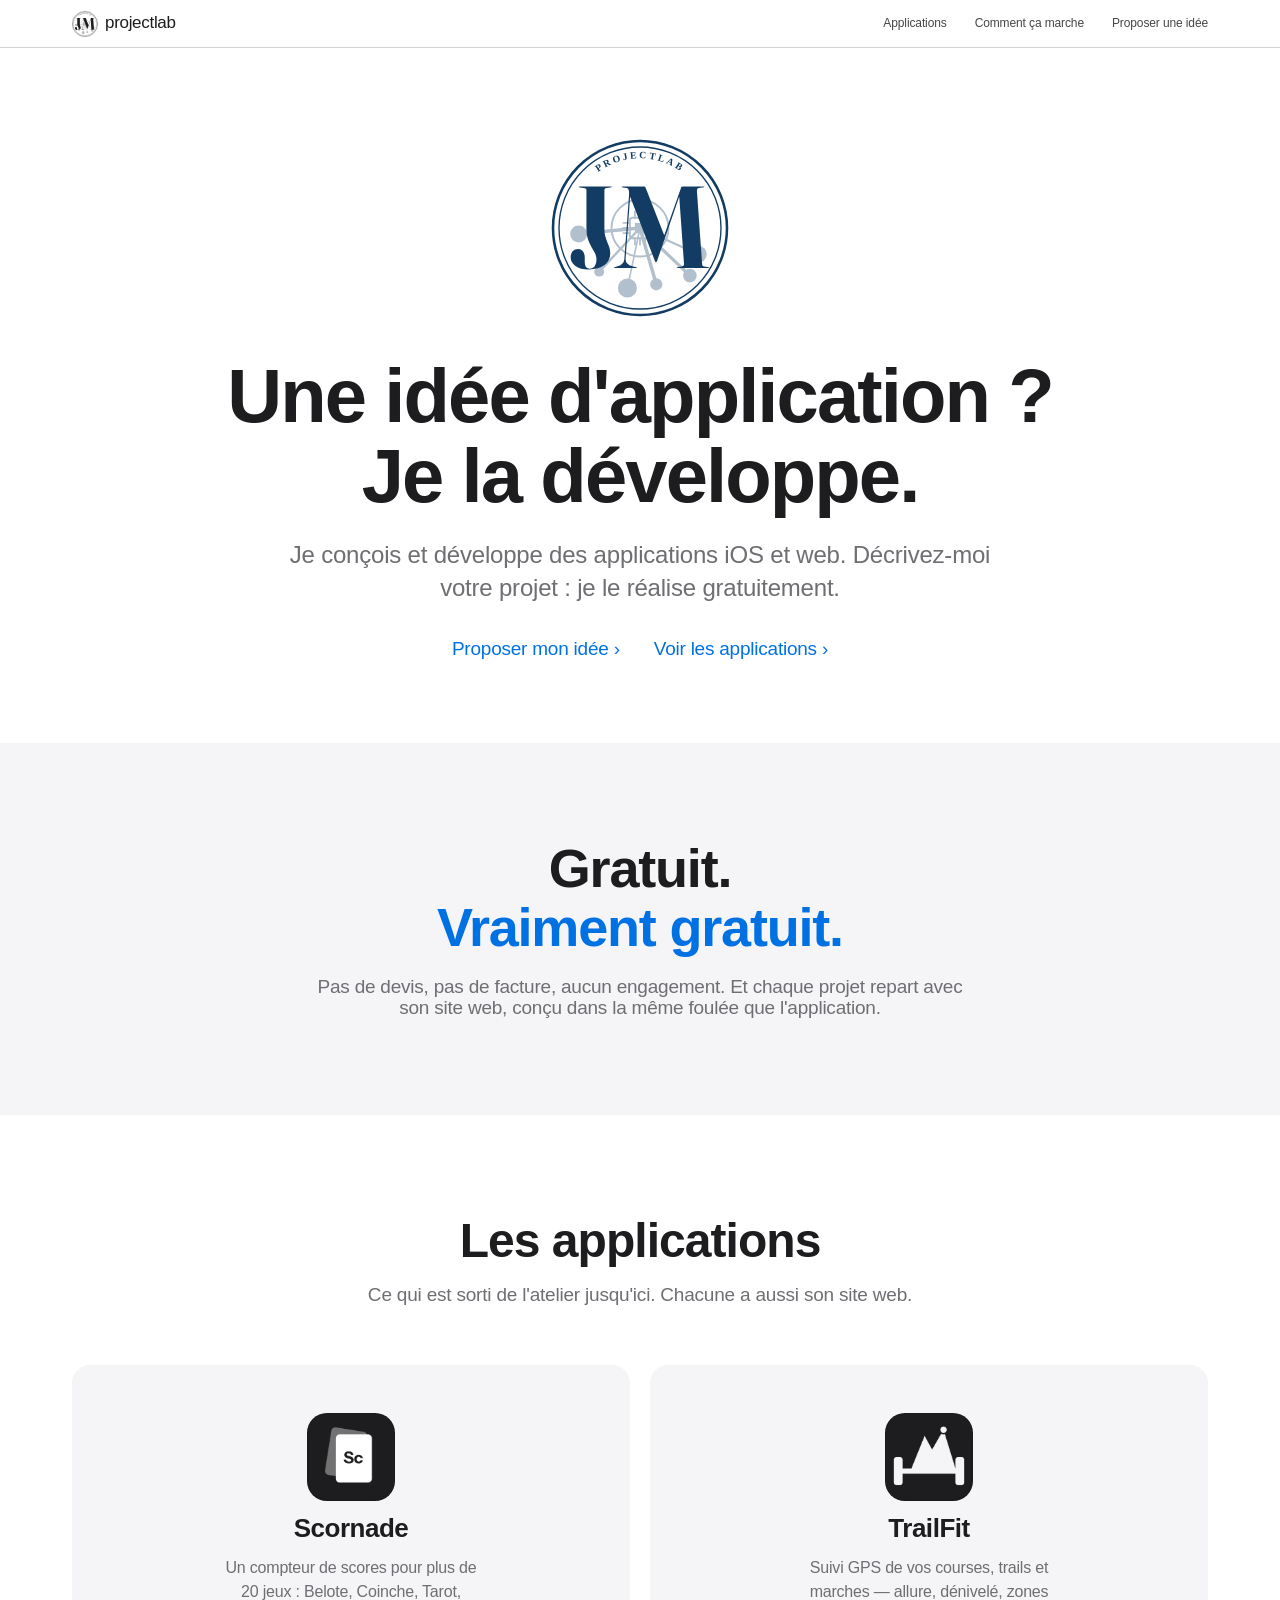
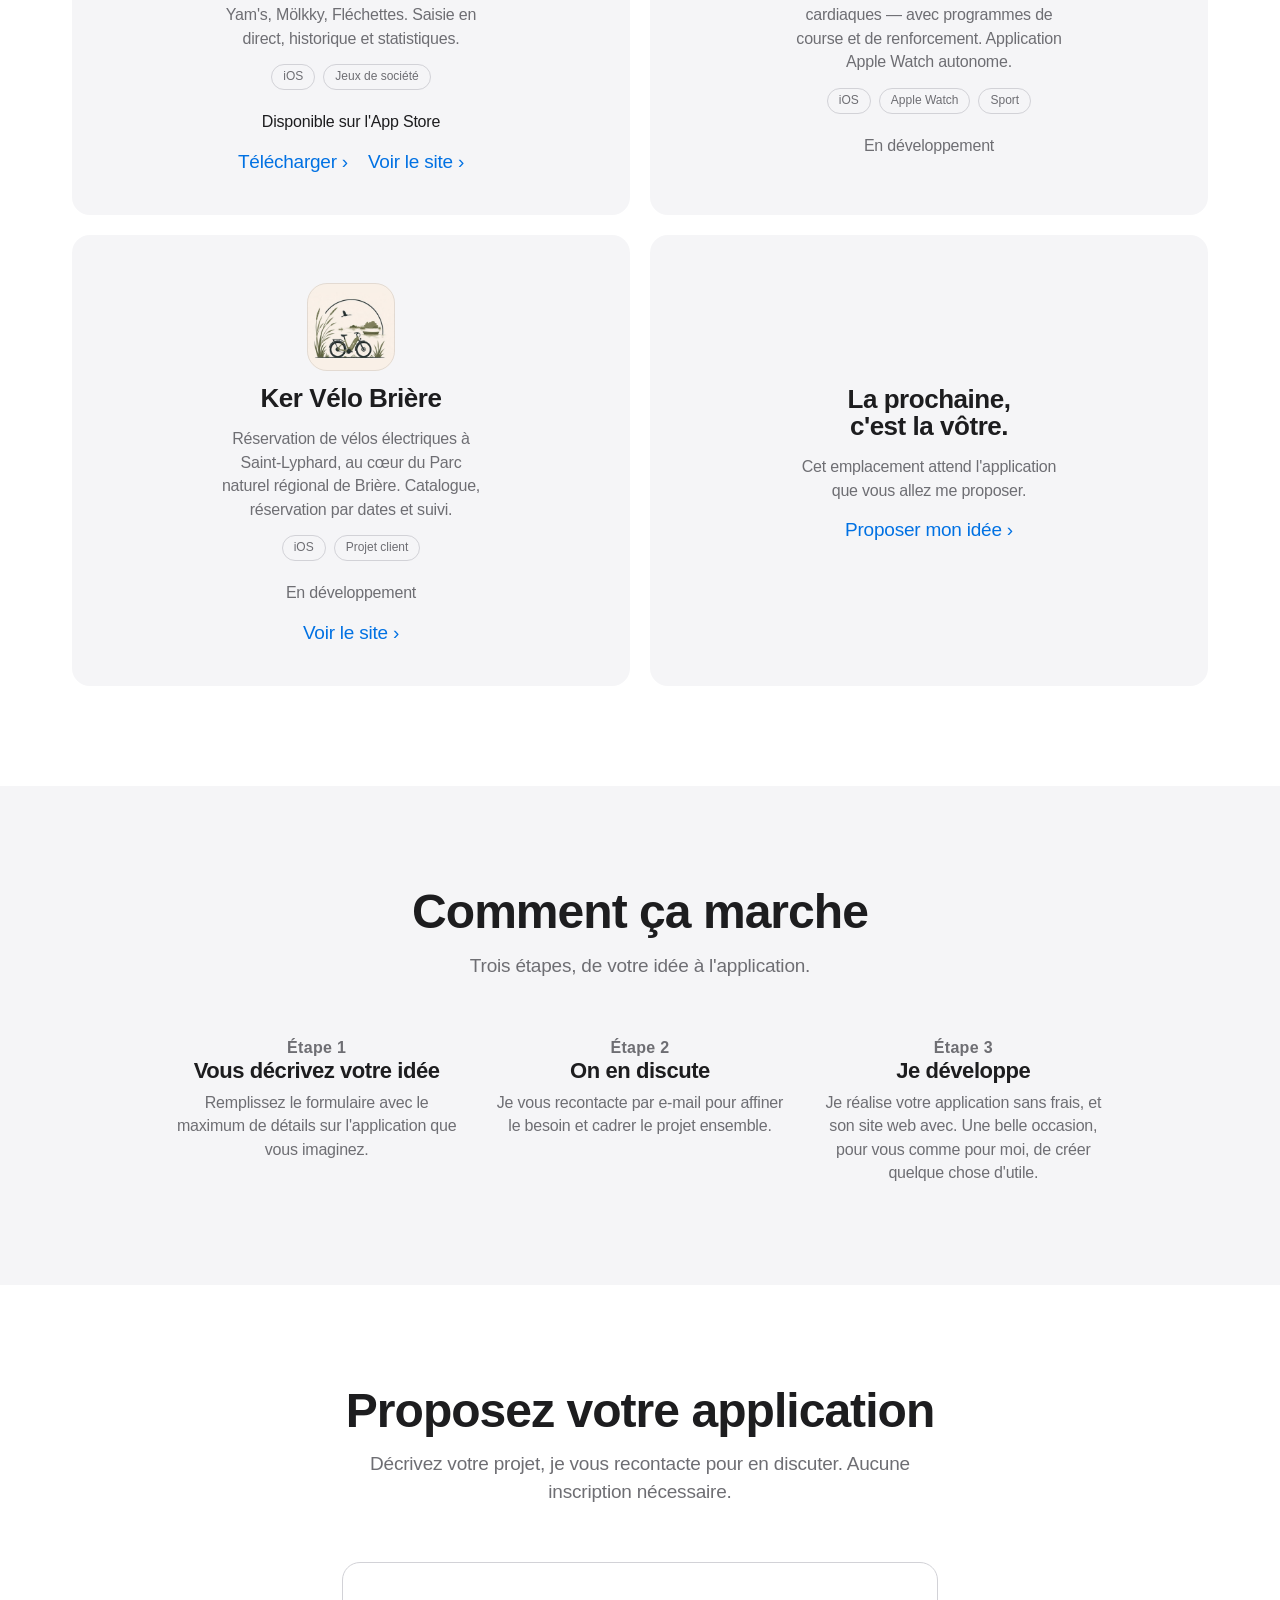
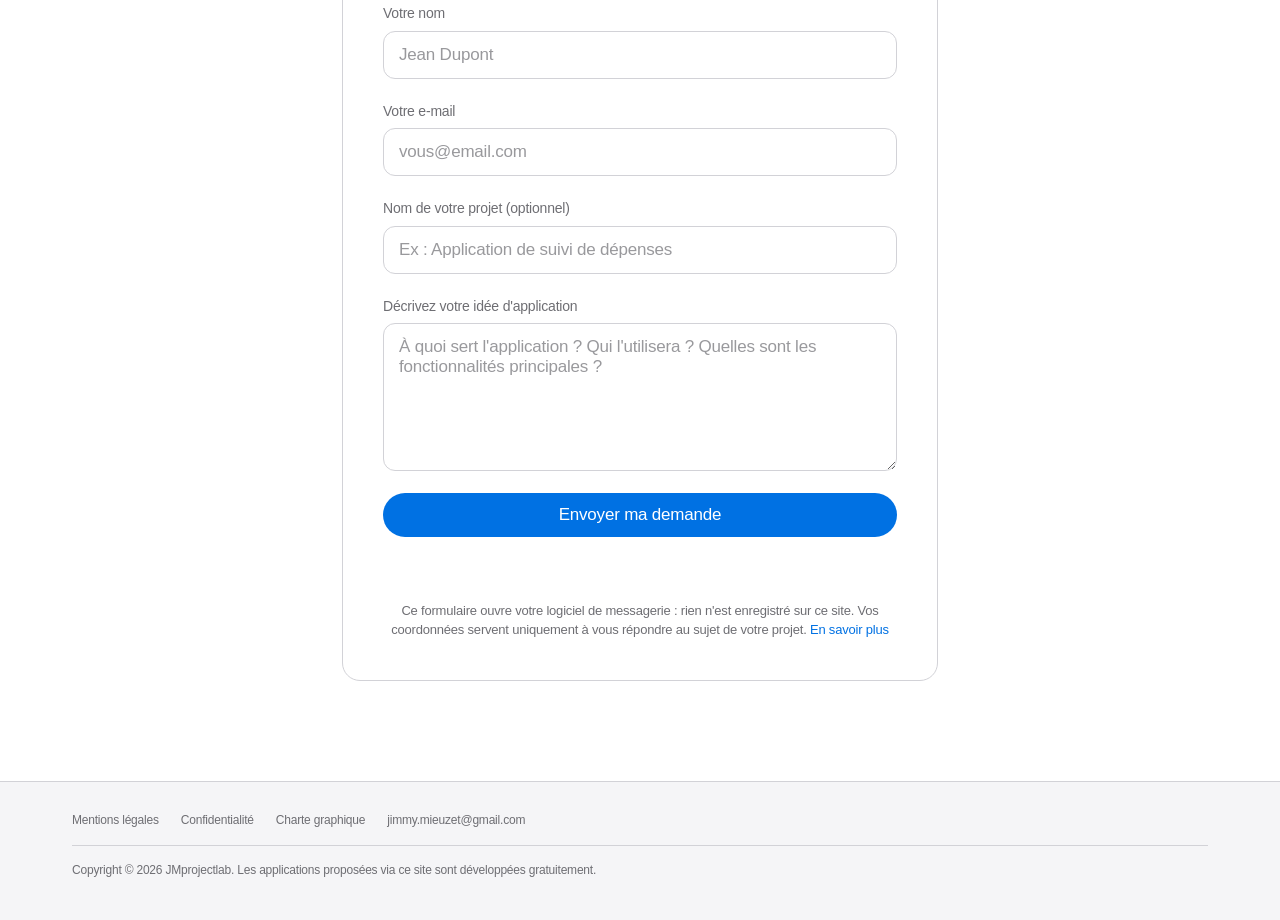
==== index.html @ 05c25e8b "Porter le monogramme d'accueil à 180 px De 132 à 180 px sur grand écran, de 96 à 124 px sur mobile, " ====
<!DOCTYPE html>
<html lang="fr">
<head>
<meta charset="UTF-8">
<meta name="viewport" content="width=device-width, initial-scale=1.0">
<title>JMprojectlab — Applications & Créations</title>
<meta name="description" content="Découvrez mes applications et proposez-moi votre idée : je la développe gratuitement.">
<meta name="theme-color" content="#ffffff" media="(prefers-color-scheme: light)">
<meta name="theme-color" content="#000000" media="(prefers-color-scheme: dark)">
<link rel="icon" type="image/svg+xml" href="brand/logo-mark-ink.svg">
<link rel="stylesheet" href="style.css">
</head>
<body>

<header class="site-header">
  <div class="header-inner">
    <a href="#top" class="logo" aria-label="JMprojectlab, accueil">
      <img class="logo-light" src="brand/logo-mark-ink.svg" alt="">
      <img class="logo-dark" src="brand/logo-mark-white.svg" alt="">
      <span class="logo-word">projectlab</span>
    </a>
    <nav>
      <a href="#apps">Applications</a>
      <a href="#comment">Comment ça marche</a>
      <a href="#demande">Proposer une idée</a>
    </nav>
  </div>
</header>

<main id="top">

  <section class="hero">
    <div class="container">
      <img class="hero-logo hero-logo--light" src="brand/logo-mark.svg" alt="JMprojectlab" width="180" height="180">
      <img class="hero-logo hero-logo--dark" src="brand/logo-mark-white.svg" alt="JMprojectlab" width="180" height="180">
      <h1>Une idée d'application ?<br>Je la développe.</h1>
      <p class="lead">
        Je conçois et développe des applications iOS et web. Décrivez-moi votre
        projet : je le réalise gratuitement.
      </p>
      <div class="hero-actions">
        <a href="#demande" class="link-arrow">Proposer mon idée</a>
        <a href="#apps" class="link-arrow">Voir les applications</a>
      </div>
    </div>
  </section>

  <section class="statement">
    <div class="container">
      <p>Gratuit.<br><span class="free">Vraiment gratuit.</span></p>
      <p class="sub">
        Pas de devis, pas de facture, aucun engagement. Et chaque projet repart
        avec son site web, conçu dans la même foulée que l'application.
      </p>
    </div>
  </section>

  <section id="apps" class="section">
    <div class="container-wide">
      <div class="section-head">
        <h2>Les applications</h2>
        <p>Ce qui est sorti de l'atelier jusqu'ici. Chacune a aussi son site web.</p>
      </div>

      <div class="apps-grid">

        <article class="app-card">
          <img class="app-icon-img" src="apps/scornade-icon.png" alt="Icône de Scornade">
          <h3>Scornade</h3>
          <p>Un compteur de scores pour plus de 20 jeux : Belote, Coinche, Tarot, Yam's, Mölkky, Fléchettes. Saisie en direct, historique et statistiques.</p>
          <div class="app-tags"><span>iOS</span><span>Jeux de société</span></div>
          <p class="app-status app-status--live">Disponible sur l'App&nbsp;Store</p>
          <div class="app-links">
            <a class="link-arrow" href="https://apps.apple.com/app/id6802812197">Télécharger</a>
            <a class="link-arrow" href="https://jmprojectlab.github.io/Scornade/">Voir le site</a>
          </div>
        </article>

        <article class="app-card">
          <img class="app-icon-img" src="apps/trailfit-icon.png" alt="Icône de TrailFit">
          <h3>TrailFit</h3>
          <p>Suivi GPS de vos courses, trails et marches — allure, dénivelé, zones cardiaques — avec programmes de course et de renforcement. Application Apple&nbsp;Watch autonome.</p>
          <div class="app-tags"><span>iOS</span><span>Apple Watch</span><span>Sport</span></div>
          <p class="app-status">En développement</p>
        </article>

        <article class="app-card">
          <img class="app-icon-img" src="apps/velobriere-icon.png" alt="Icône de Ker Vélo Brière">
          <h3>Ker Vélo Brière</h3>
          <p>Réservation de vélos électriques à Saint-Lyphard, au cœur du Parc naturel régional de Brière. Catalogue, réservation par dates et suivi.</p>
          <div class="app-tags"><span>iOS</span><span>Projet client</span></div>
          <p class="app-status">En développement</p>
          <a class="link-arrow" href="https://jmprojectlab.github.io/Velobriere/">Voir le site</a>
        </article>

        <article class="app-card app-card--placeholder">
          <h3>La prochaine,<br>c'est la vôtre.</h3>
          <p>Cet emplacement attend l'application que vous allez me proposer.</p>
          <a href="#demande" class="link-arrow">Proposer mon idée</a>
        </article>

      </div>
    </div>
  </section>

  <section id="comment" class="section section-alt">
    <div class="container">
      <div class="section-head">
        <h2>Comment ça marche</h2>
        <p>Trois étapes, de votre idée à l'application.</p>
      </div>

      <div class="steps">
        <div class="step">
          <p class="step-num">Étape 1</p>
          <h3>Vous décrivez votre idée</h3>
          <p>Remplissez le formulaire avec le maximum de détails sur l'application que vous imaginez.</p>
        </div>
        <div class="step">
          <p class="step-num">Étape 2</p>
          <h3>On en discute</h3>
          <p>Je vous recontacte par e-mail pour affiner le besoin et cadrer le projet ensemble.</p>
        </div>
        <div class="step">
          <p class="step-num">Étape 3</p>
          <h3>Je développe</h3>
          <p>Je réalise votre application sans frais, et son site web avec. Une belle occasion, pour vous comme pour moi, de créer quelque chose d'utile.</p>
        </div>
      </div>
    </div>
  </section>

  <section id="demande" class="section">
    <div class="container form-section">
      <div class="section-head">
        <h2>Proposez votre application</h2>
        <p>Décrivez votre projet, je vous recontacte pour en discuter. Aucune inscription nécessaire.</p>
      </div>

      <form id="request-form" class="request-form">
        <div class="form-row">
          <label for="name">Votre nom</label>
          <input type="text" id="name" name="name" placeholder="Jean Dupont" required>
        </div>

        <div class="form-row">
          <label for="email">Votre e-mail</label>
          <input type="email" id="email" name="email" placeholder="vous@email.com" required>
        </div>

        <div class="form-row">
          <label for="app-name">Nom de votre projet (optionnel)</label>
          <input type="text" id="app-name" name="app-name" placeholder="Ex : Application de suivi de dépenses">
        </div>

        <div class="form-row">
          <label for="description">Décrivez votre idée d'application</label>
          <textarea id="description" name="description" rows="6" placeholder="À quoi sert l'application ? Qui l'utilisera ? Quelles sont les fonctionnalités principales ?" required></textarea>
        </div>

        <button type="submit" class="btn btn-full">Envoyer ma demande</button>
        <p id="form-note" class="form-note"></p>
        <p class="form-legal">
          Ce formulaire ouvre votre logiciel de messagerie : rien n'est enregistré sur ce
          site. Vos coordonnées servent uniquement à vous répondre au sujet de votre projet.
          <a href="confidentialite.html">En savoir plus</a>
        </p>
      </form>
    </div>
  </section>

</main>

<footer class="site-footer">
  <div class="footer-inner">
    <div class="footer-links">
      <a href="mentions-legales.html">Mentions légales</a>
      <a href="confidentialite.html">Confidentialité</a>
      <a href="brand/charte.html">Charte graphique</a>
      <a href="mailto:jimmy.mieuzet@gmail.com">jimmy.mieuzet@gmail.com</a>
    </div>
    <p class="footer-copy">
      Copyright &copy; <span id="year"></span> JMprojectlab. Les applications proposées
      via ce site sont développées gratuitement.
    </p>
  </div>
</footer>

<script src="script.js"></script>
</body>
</html>
---- style.css ----
/* ==========================================================================
   JMprojectlab — feuille de style
   Typographie : pile système. Sur Mac, iPhone et iPad, cela rend en SF Pro,
   la police d'Apple. Aucune police n'est téléchargée depuis un serveur tiers.
   ========================================================================== */

:root {
  --ink: #1d1d1f;
  --ink-2: #6e6e73;
  --bg: #ffffff;
  --bg-alt: #f5f5f7;
  --surface: #ffffff;
  --hairline: #d2d2d7;
  --blue: #0071e3;
  --blue-hover: #0077ed;

  --nav-h: 48px;
  --radius: 18px;
  --radius-sm: 12px;
  --max: 980px;
  --max-wide: 1180px;

  /* Chaque système d'abord sur sa propre police d'interface : SF Pro (déjà
     installée) sur Apple, Segoe UI sur Windows, Roboto sur Android. Helvetica
     arrive en dernier recours seulement — sous Windows elle est mal rendue. */
  --font: -apple-system, BlinkMacSystemFont, "SF Pro Display", "SF Pro Text",
          "Segoe UI", Roboto, "Helvetica Neue", Helvetica, Arial, sans-serif;
}

@media (prefers-color-scheme: dark) {
  :root {
    --ink: #f5f5f7;
    --ink-2: #a1a1a6;
    --bg: #000000;
    --bg-alt: #101012;
    --surface: #1d1d1f;
    --hairline: #2a2a2c;
    --blue: #2997ff;
    --blue-hover: #4aa8ff;
  }
}

* { box-sizing: border-box; }

html {
  scroll-behavior: smooth;
  scroll-padding-top: calc(var(--nav-h) + 12px);
  -webkit-text-size-adjust: 100%;
}

body {
  margin: 0;
  background: var(--bg);
  color: var(--ink);
  font-family: var(--font);
  font-size: 17px;
  line-height: 1.47;
  letter-spacing: -0.012em;
  -webkit-font-smoothing: antialiased;
}

a { color: inherit; text-decoration: none; }

h1, h2, h3 {
  margin: 0;
  font-weight: 600;
  letter-spacing: -0.02em;
  line-height: 1.07;
  text-wrap: balance;
}

img { max-width: 100%; }

:focus-visible {
  outline: 2px solid var(--blue);
  outline-offset: 3px;
  border-radius: 4px;
}

.container { max-width: var(--max); margin: 0 auto; padding: 0 22px; }
.container-wide { max-width: var(--max-wide); margin: 0 auto; padding: 0 22px; }

/* ---------- Barre de navigation ---------- */

.site-header {
  position: sticky;
  top: 0;
  z-index: 20;
  height: var(--nav-h);
  background: color-mix(in srgb, var(--bg) 72%, transparent);
  backdrop-filter: saturate(180%) blur(20px);
  -webkit-backdrop-filter: saturate(180%) blur(20px);
  border-bottom: 1px solid var(--hairline);
}

.header-inner {
  max-width: var(--max-wide);
  margin: 0 auto;
  padding: 0 22px;
  height: 100%;
  display: flex;
  align-items: center;
  justify-content: space-between;
  gap: 22px;
}

.logo { display: flex; align-items: center; gap: 7px; flex-shrink: 0; }
.logo img, .logo svg { display: block; height: 26px; width: auto; }
.logo-word { font-size: 17px; letter-spacing: -0.018em; }
/* Sélecteurs qualifiés par `img` : sinon `.logo img` ci-dessus, plus
   spécifique, réimposerait `display: block` aux deux versions à la fois. */
.logo img.logo-dark { display: none; }
@media (prefers-color-scheme: dark) {
  .logo img.logo-light { display: none; }
  .logo img.logo-dark { display: block; }
}

nav { display: flex; gap: 28px; }
nav a {
  font-size: 12px;
  letter-spacing: -0.01em;
  color: var(--ink);
  opacity: 0.82;
  transition: opacity 0.2s;
}
nav a:hover { opacity: 1; }

/* ---------- Liens et boutons ---------- */

.link-arrow {
  color: var(--blue);
  font-size: 19px;
  letter-spacing: -0.012em;
}
.link-arrow::after { content: " \203A"; }
.link-arrow:hover { text-decoration: underline; }

.btn {
  display: inline-block;
  background: var(--blue);
  color: #fff;
  border: none;
  border-radius: 980px;
  padding: 12px 23px;
  font-family: inherit;
  font-size: 17px;
  letter-spacing: -0.012em;
  cursor: pointer;
  transition: background 0.2s;
}
.btn:hover { background: var(--blue-hover); }
.btn-full { width: 100%; }

/* ---------- Sections ---------- */

.section { padding: 100px 0; }
.section-alt { background: var(--bg-alt); }

.section-head { text-align: center; margin-bottom: 56px; }
.section-head h2 { font-size: clamp(32px, 5vw, 48px); }
.section-head p {
  margin: 14px auto 0;
  max-width: 34em;
  font-size: 19px;
  color: var(--ink-2);
}

/* ---------- Hero ---------- */

.hero { padding: 90px 0 80px; text-align: center; }

/* Logotype d'accueil. `width`/`height` sont posés dans le HTML pour réserver
   la place avant chargement — sans quoi le titre saute au moment où le SVG
   arrive. La hauteur réelle est fixée ici, la largeur suit. */
.hero-logo { display: block; height: 180px; width: auto; margin: 0 auto 38px; }
.hero-logo--dark { display: none; }
@media (prefers-color-scheme: dark) {
  .hero-logo--light { display: none; }
  .hero-logo--dark { display: block; }
}
.hero h1 {
  font-size: clamp(40px, 8vw, 76px);
  line-height: 1.05;
  letter-spacing: -0.025em;
  margin: 0 auto;
}
.hero .lead {
  margin: 22px auto 0;
  max-width: 30em;
  font-size: clamp(19px, 2.4vw, 24px);
  line-height: 1.4;
  color: var(--ink-2);
}
.hero-actions {
  margin-top: 30px;
  display: flex;
  gap: 34px;
  justify-content: center;
  flex-wrap: wrap;
}

/* ---------- Bandeau déclaratif ---------- */

.statement { background: var(--bg-alt); padding: 96px 0; text-align: center; }
.statement p {
  margin: 0 auto;
  max-width: 18ch;
  font-size: clamp(30px, 5.4vw, 54px);
  font-weight: 600;
  line-height: 1.1;
  letter-spacing: -0.022em;
}
.statement .free { color: var(--blue); }
.statement .sub {
  margin: 20px auto 0;
  max-width: 34em;
  font-size: 19px;
  font-weight: 400;
  letter-spacing: -0.012em;
  color: var(--ink-2);
}

/* ---------- Grille d'applications ---------- */

/* 2 colonnes dès qu'il y a la place : avec quatre cartes, cela donne un carré
   équilibré plutôt qu'une rangée de trois et une carte esseulée. */
.apps-grid {
  display: grid;
  grid-template-columns: repeat(auto-fit, minmax(min(100%, 460px), 1fr));
  gap: 20px;
}

.app-card {
  background: var(--bg-alt);
  border-radius: var(--radius);
  padding: 48px 34px 40px;
  text-align: center;
  display: flex;
  flex-direction: column;
  align-items: center;
  gap: 14px;
}
.section-alt .app-card { background: var(--surface); }

/* Filet posé sur l'icône (outline, et non border, pour ne pas rogner l'image) :
   sans lui, une icône dont le fond approche celui de la carte perd ses bords —
   le fond encre en thème sombre, le fond crème de Vélo Brière en thème clair. */
.app-icon-img {
  width: 88px;
  height: 88px;
  border-radius: 20px;
  display: block;
  outline: 1px solid rgba(0, 0, 0, 0.09);
  outline-offset: -1px;
}
@media (prefers-color-scheme: dark) {
  .app-icon-img { outline-color: rgba(255, 255, 255, 0.13); }
}
.app-icon { font-size: 56px; line-height: 1; }

.app-card h3 { font-size: 26px; letter-spacing: -0.018em; }
.app-card p {
  margin: 0;
  color: var(--ink-2);
  font-size: 16px;
  max-width: 30ch;
}

.app-tags { display: flex; gap: 8px; flex-wrap: wrap; justify-content: center; }
.app-tags span {
  font-size: 12px;
  letter-spacing: 0;
  color: var(--ink-2);
  border: 1px solid var(--hairline);
  padding: 3px 11px;
  border-radius: 980px;
}

.app-status { font-size: 15px; color: var(--ink-2); margin-top: auto; padding-top: 6px; }
/* Statut d'une app en vente. Encre pleine et demi-gras plutôt que bleu :
   le bleu est réservé à ce qui se clique, et ce statut est posé juste
   au-dessus de deux liens. `.app-card p` (0,1,1) l'emporterait sur une
   simple classe, d'où la qualification par l'élément. */
.app-card p.app-status--live { color: var(--ink); font-weight: 500; }
.app-links { display: flex; flex-wrap: wrap; gap: 6px 20px; }
.app-card--placeholder { justify-content: center; }

/* ---------- Étapes ---------- */

.steps {
  display: grid;
  grid-template-columns: repeat(auto-fit, minmax(240px, 1fr));
  gap: 48px 34px;
}
.step { text-align: center; }
.step-num {
  font-size: 15px;
  font-weight: 600;
  color: var(--blue);
  letter-spacing: 0.02em;
  margin-bottom: 10px;
}
.step h3 { font-size: 22px; margin-bottom: 8px; }
.step p { margin: 0; color: var(--ink-2); font-size: 16px; }

/* ---------- Formulaire ---------- */

.form-section { max-width: 640px; }
.request-form {
  background: var(--surface);
  border: 1px solid var(--hairline);
  border-radius: var(--radius);
  padding: 40px;
  display: flex;
  flex-direction: column;
  gap: 22px;
}
.section-alt .request-form { background: var(--bg); }

.form-row { display: flex; flex-direction: column; gap: 7px; }
label { font-size: 14px; color: var(--ink-2); }

input, textarea {
  background: transparent;
  border: 1px solid var(--hairline);
  border-radius: var(--radius-sm);
  padding: 13px 15px;
  color: var(--ink);
  font-family: inherit;
  font-size: 17px;
  letter-spacing: -0.012em;
  resize: vertical;
}
input::placeholder, textarea::placeholder { color: var(--ink-2); opacity: 0.7; }
input:focus, textarea:focus { outline: none; border-color: var(--blue); box-shadow: 0 0 0 3px color-mix(in srgb, var(--blue) 18%, transparent); }

.form-note { text-align: center; color: var(--blue); font-size: 15px; min-height: 1.3em; margin: 0; }
.form-legal { margin: 0; text-align: center; font-size: 13px; line-height: 1.5; color: var(--ink-2); }
.form-legal a { color: var(--blue); }
.form-legal a:hover { text-decoration: underline; }

/* ---------- Pied de page ---------- */

.site-footer {
  background: var(--bg-alt);
  border-top: 1px solid var(--hairline);
  padding: 30px 0 40px;
  font-size: 12px;
  color: var(--ink-2);
}
.footer-inner { max-width: var(--max-wide); margin: 0 auto; padding: 0 22px; }
.footer-links { display: flex; gap: 10px 22px; flex-wrap: wrap; }
.footer-links a:hover { text-decoration: underline; }
.footer-copy { margin: 16px 0 0; padding-top: 16px; border-top: 1px solid var(--hairline); }

/* ---------- Pages légales ---------- */

.legal { padding: 72px 0 96px; }
.legal-inner { max-width: 700px; margin: 0 auto; }
.legal h1 { font-size: clamp(32px, 5vw, 44px); }
.legal .updated { color: var(--ink-2); font-size: 15px; margin: 12px 0 44px; }
.legal h2 { font-size: 22px; margin: 44px 0 12px; }
.legal p, .legal li { color: var(--ink-2); font-size: 16px; }
.legal ul { padding-left: 20px; display: flex; flex-direction: column; gap: 6px; }
.legal a { color: var(--blue); }
.legal a:hover { text-decoration: underline; }
.legal .back { display: inline-block; margin-top: 52px; color: var(--blue); }

/* ---------- Réglages écrans étroits ---------- */

@media (max-width: 833px) {
  .section { padding: 74px 0; }
  .statement { padding: 74px 0; }
  .request-form { padding: 28px; }
  nav { gap: 18px; }
}

@media (max-width: 600px) {
  nav { display: none; }
  .hero { padding: 62px 0 56px; }
  .hero-logo { height: 124px; margin-bottom: 28px; }
}

@media (prefers-reduced-motion: reduce) {
  html { scroll-behavior: auto; }
  * { transition-duration: 0.01ms !important; }
}
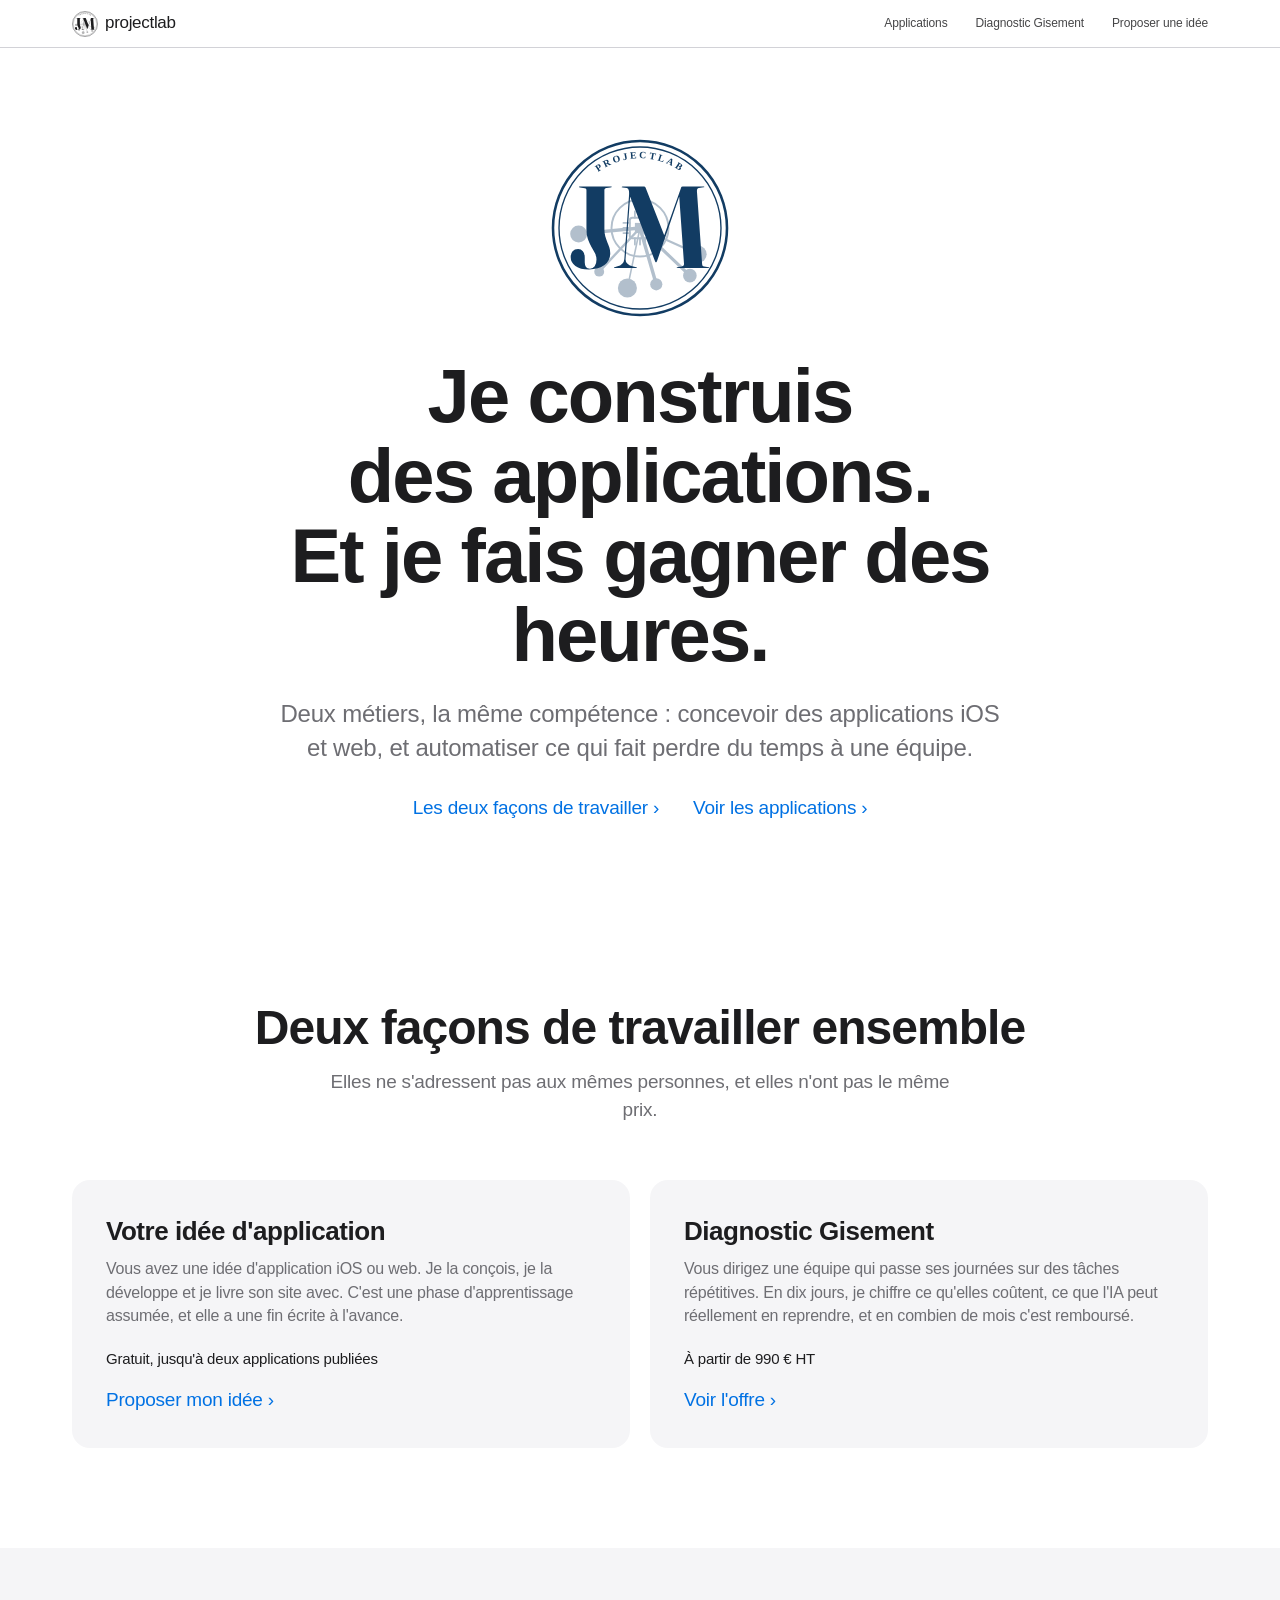
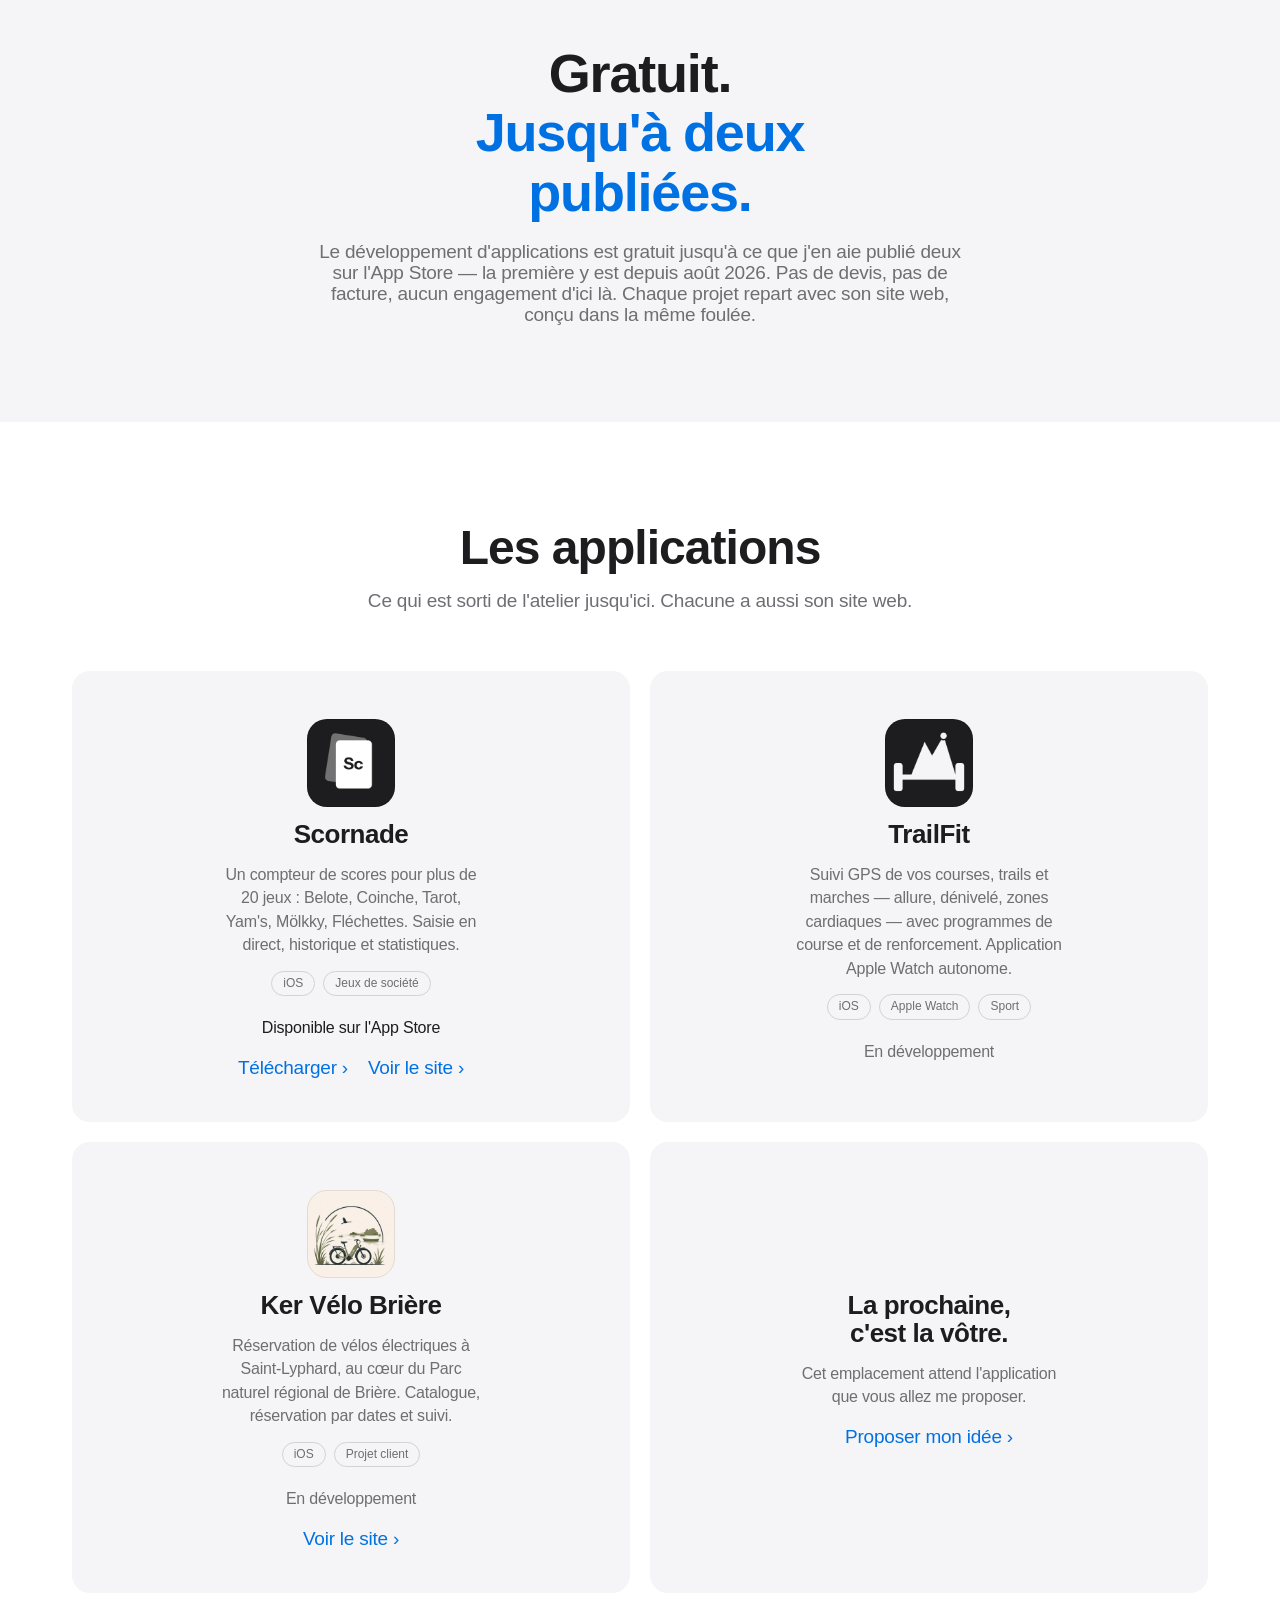
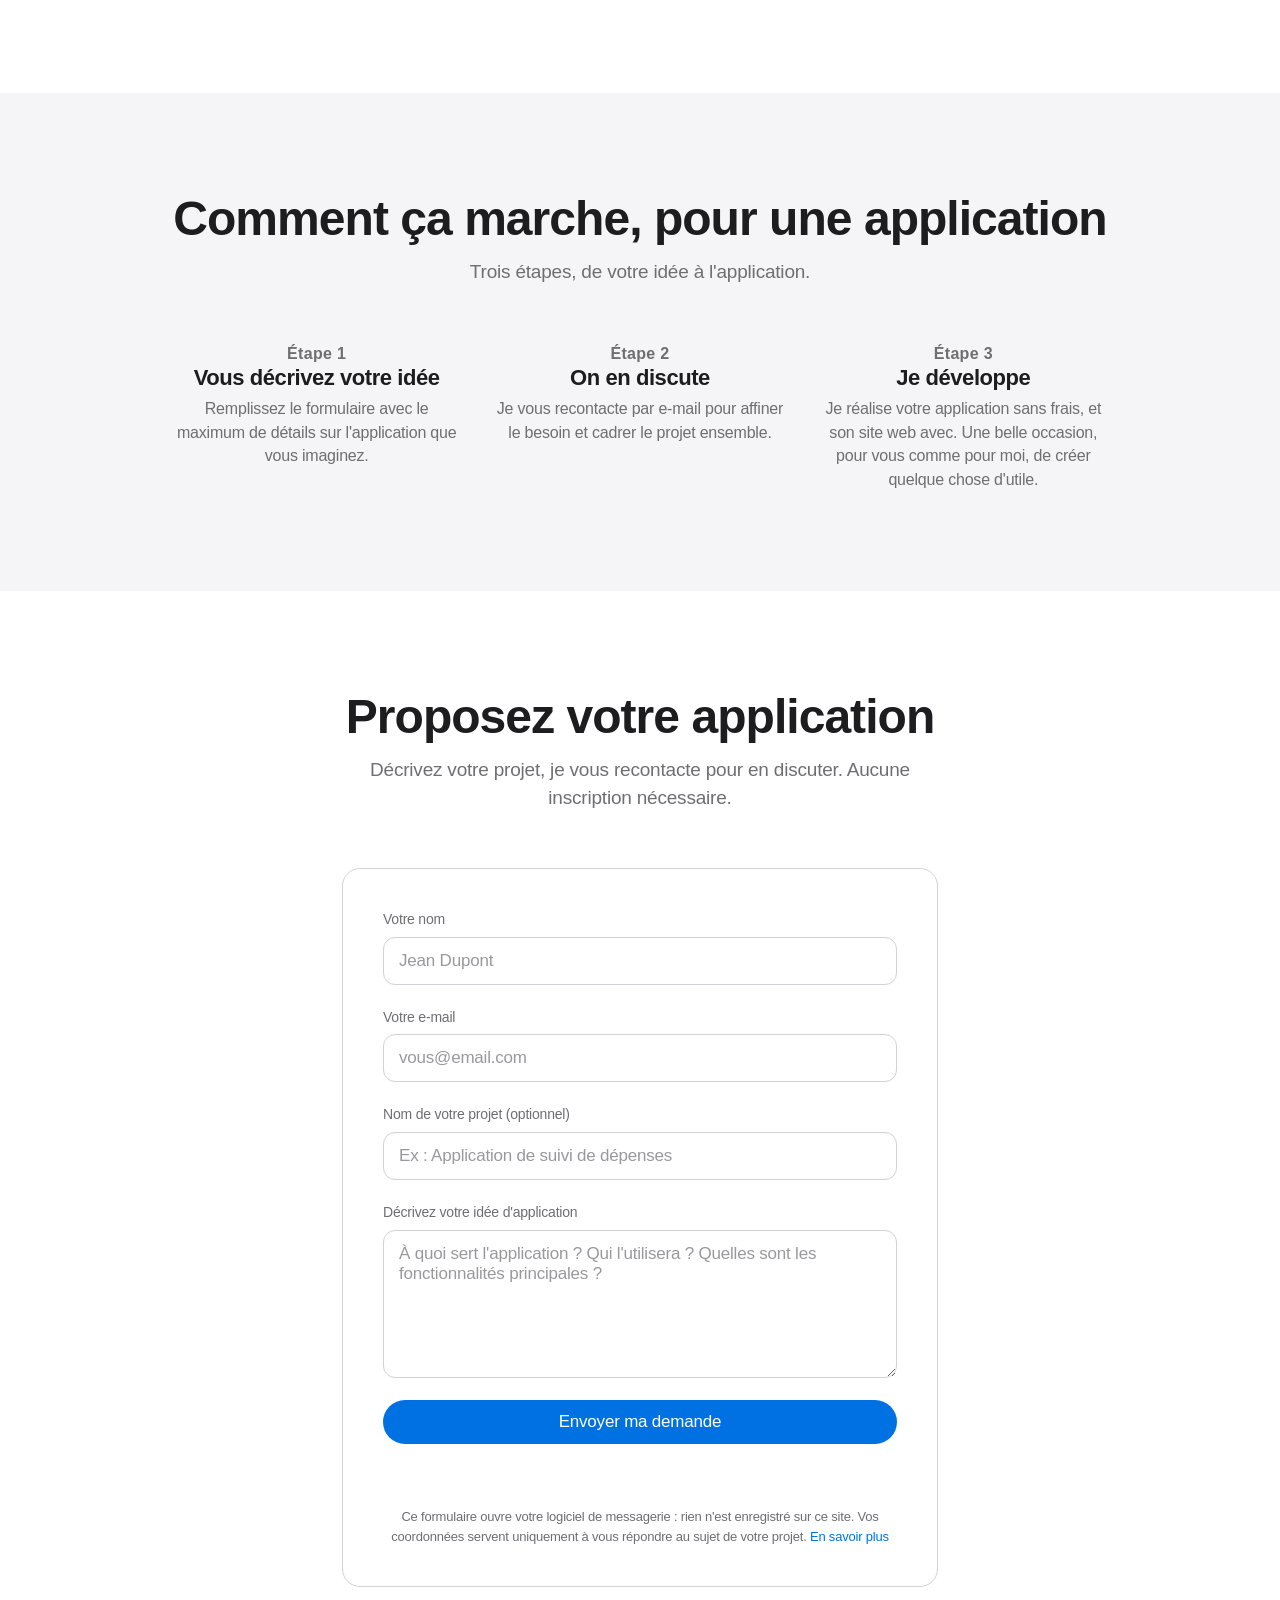
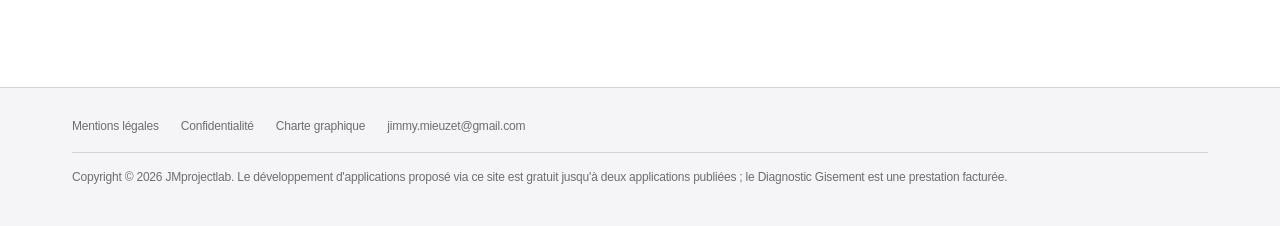
==== commit 9c84b803: "Faire entrer l'offre payante sur le site, et borner le gratuit Le site portait une seule offre — « U" ====
--- a/index.html
+++ b/index.html
@@ -3,8 +3,8 @@
 <head>
 <meta charset="UTF-8">
 <meta name="viewport" content="width=device-width, initial-scale=1.0">
-<title>JMprojectlab — Applications & Créations</title>
-<meta name="description" content="Découvrez mes applications et proposez-moi votre idée : je la développe gratuitement.">
+<title>JMprojectlab — Applications iOS &amp; automatisation IA</title>
+<meta name="description" content="Je développe des applications iOS et web, et j'audite ce que l'IA peut faire gagner à votre équipe. Deux façons de travailler ensemble.">
 <meta name="theme-color" content="#ffffff" media="(prefers-color-scheme: light)">
 <meta name="theme-color" content="#000000" media="(prefers-color-scheme: dark)">
 <link rel="icon" type="image/svg+xml" href="brand/logo-mark-ink.svg">
@@ -21,7 +21,7 @@
     </a>
     <nav>
       <a href="#apps">Applications</a>
-      <a href="#comment">Comment ça marche</a>
+      <a href="gisement.html">Diagnostic Gisement</a>
       <a href="#demande">Proposer une idée</a>
     </nav>
   </div>
@@ -33,24 +33,59 @@
     <div class="container">
       <img class="hero-logo hero-logo--light" src="brand/logo-mark.svg" alt="JMprojectlab" width="180" height="180">
       <img class="hero-logo hero-logo--dark" src="brand/logo-mark-white.svg" alt="JMprojectlab" width="180" height="180">
-      <h1>Une idée d'application ?<br>Je la développe.</h1>
+      <h1>Je construis des applications.<br>Et je fais gagner des heures.</h1>
       <p class="lead">
-        Je conçois et développe des applications iOS et web. Décrivez-moi votre
-        projet : je le réalise gratuitement.
+        Deux métiers, la même compétence : concevoir des applications iOS et web,
+        et automatiser ce qui fait perdre du temps à une équipe.
       </p>
       <div class="hero-actions">
-        <a href="#demande" class="link-arrow">Proposer mon idée</a>
+        <a href="#voies" class="link-arrow">Les deux façons de travailler</a>
         <a href="#apps" class="link-arrow">Voir les applications</a>
+      </div>
+    </div>
+  </section>
+
+  <section id="voies" class="section">
+    <div class="container-wide">
+      <div class="section-head">
+        <h2>Deux façons de travailler ensemble</h2>
+        <p>Elles ne s'adressent pas aux mêmes personnes, et elles n'ont pas le même prix.</p>
+      </div>
+
+      <div class="voies">
+        <article class="voie">
+          <h3>Votre idée d'application</h3>
+          <p>
+            Vous avez une idée d'application iOS ou web. Je la conçois, je la développe
+            et je livre son site avec. C'est une phase d'apprentissage assumée, et elle
+            a une fin écrite à l'avance.
+          </p>
+          <p class="voie-prix">Gratuit, jusqu'à deux applications publiées</p>
+          <a href="#demande" class="link-arrow">Proposer mon idée</a>
+        </article>
+
+        <article class="voie">
+          <h3>Diagnostic Gisement</h3>
+          <p>
+            Vous dirigez une équipe qui passe ses journées sur des tâches répétitives.
+            En dix jours, je chiffre ce qu'elles coûtent, ce que l'IA peut réellement
+            en reprendre, et en combien de mois c'est remboursé.
+          </p>
+          <p class="voie-prix">À partir de 990 € HT</p>
+          <a href="gisement.html" class="link-arrow">Voir l'offre</a>
+        </article>
       </div>
     </div>
   </section>
 
   <section class="statement">
     <div class="container">
-      <p>Gratuit.<br><span class="free">Vraiment gratuit.</span></p>
+      <p>Gratuit.<br><span class="free">Jusqu'à deux publiées.</span></p>
       <p class="sub">
-        Pas de devis, pas de facture, aucun engagement. Et chaque projet repart
-        avec son site web, conçu dans la même foulée que l'application.
+        Le développement d'applications est gratuit jusqu'à ce que j'en aie publié
+        deux sur l'App&nbsp;Store — la première y est depuis août 2026. Pas de devis,
+        pas de facture, aucun engagement d'ici là. Chaque projet repart avec son site
+        web, conçu dans la même foulée.
       </p>
     </div>
   </section>
@@ -106,7 +141,7 @@
   <section id="comment" class="section section-alt">
     <div class="container">
       <div class="section-head">
-        <h2>Comment ça marche</h2>
+        <h2>Comment ça marche, pour une application</h2>
         <p>Trois étapes, de votre idée à l'application.</p>
       </div>
 
@@ -180,8 +215,9 @@
       <a href="mailto:jimmy.mieuzet@gmail.com">jimmy.mieuzet@gmail.com</a>
     </div>
     <p class="footer-copy">
-      Copyright &copy; <span id="year"></span> JMprojectlab. Les applications proposées
-      via ce site sont développées gratuitement.
+      Copyright &copy; <span id="year"></span> JMprojectlab. Le développement
+      d'applications proposé via ce site est gratuit jusqu'à deux applications
+      publiées ; le Diagnostic Gisement est une prestation facturée.
     </p>
   </div>
 </footer>
--- a/style.css
+++ b/style.css
@@ -353,7 +353,144 @@
 .footer-links a:hover { text-decoration: underline; }
 .footer-copy { margin: 16px 0 0; padding-top: 16px; border-top: 1px solid var(--hairline); }
 
+/* ---------- Les deux voies (accueil) ---------- */
+
+/* Deux cartes côte à côte, jamais trois : il n'y a que deux façons de
+   travailler ensemble, et la grille doit le dire d'un coup d'œil. */
+.voies {
+  display: grid;
+  grid-template-columns: repeat(auto-fit, minmax(min(100%, 400px), 1fr));
+  gap: 20px;
+}
+.voie {
+  background: var(--bg-alt);
+  border-radius: var(--radius);
+  padding: 38px 34px 34px;
+  display: flex;
+  flex-direction: column;
+  gap: 12px;
+}
+.section-alt .voie { background: var(--surface); }
+.voie h3 { font-size: 26px; letter-spacing: -0.018em; }
+.voie p { margin: 0; color: var(--ink-2); font-size: 16px; }
+.voie .voie-prix {
+  font-size: 15px;
+  font-weight: 500;
+  color: var(--ink);
+  margin-top: auto;
+  padding-top: 8px;
+}
+.voie .link-arrow { margin-top: 4px; }
+
+/* ---------- Offre : chiffres, tarifs, limites ---------- */
+
+.chiffres {
+  display: grid;
+  grid-template-columns: repeat(auto-fit, minmax(min(100%, 220px), 1fr));
+  gap: 20px;
+}
+.chiffre {
+  background: var(--bg-alt);
+  border-radius: var(--radius);
+  padding: 28px 26px;
+  text-align: center;
+}
+.section-alt .chiffre { background: var(--surface); }
+.chiffre .valeur {
+  font-size: 38px;
+  font-weight: 600;
+  letter-spacing: -0.025em;
+  line-height: 1.05;
+}
+.chiffre .quoi { margin: 10px 0 0; color: var(--ink-2); font-size: 15px; }
+
+.tarifs {
+  display: grid;
+  grid-template-columns: repeat(auto-fit, minmax(min(100%, 290px), 1fr));
+  gap: 20px;
+  align-items: start;
+}
+.tarif {
+  background: var(--surface);
+  border: 1px solid var(--hairline);
+  border-radius: var(--radius);
+  padding: 32px 28px;
+  display: flex;
+  flex-direction: column;
+  gap: 10px;
+}
+/* La formule courante est cerclée de bleu plutôt que colorée : le fond teinté
+   la ferait passer pour un bouton, et rien ne se clique dans cette carte. */
+.tarif--phare { border-color: var(--blue); border-width: 2px; padding: 31px 27px; }
+.tarif h3 { font-size: 21px; }
+.tarif .montant {
+  font-size: 34px;
+  font-weight: 600;
+  letter-spacing: -0.025em;
+  line-height: 1.1;
+}
+.tarif .montant span { font-size: 15px; font-weight: 400; color: var(--ink-2); letter-spacing: -0.012em; }
+.tarif ul { margin: 6px 0 0; padding-left: 19px; display: flex; flex-direction: column; gap: 6px; }
+.tarif li { color: var(--ink-2); font-size: 15px; }
+.tarif .marque {
+  align-self: flex-start;
+  font-size: 12px;
+  font-weight: 500;
+  color: var(--blue);
+  border: 1px solid var(--blue);
+  padding: 3px 11px;
+  border-radius: 980px;
+}
+
+/* Liste des limites : un tiret bleu tient lieu de puce. Le contenu de ces
+   lignes est ce qui distingue un audit d'une plaquette, il mérite de respirer. */
+.limites { list-style: none; padding: 0; margin: 0; display: flex; flex-direction: column; gap: 18px; }
+.limites li { padding-left: 28px; position: relative; color: var(--ink-2); font-size: 17px; }
+.limites li::before { content: "—"; position: absolute; left: 0; color: var(--blue); font-weight: 600; }
+.limites strong { color: var(--ink); font-weight: 600; }
+
+/* Aperçu du rapport remis au client. Le tableau déborde sur mobile : il défile
+   dans son propre conteneur pour que la page, elle, ne défile jamais. */
+.apercu {
+  background: var(--surface);
+  border: 1px solid var(--hairline);
+  border-radius: var(--radius);
+  padding: 26px;
+  max-width: 760px;
+  margin: 0 auto;
+}
+.apercu-titre { font-size: 19px; font-weight: 600; letter-spacing: -0.018em; }
+.apercu-meta { font-size: 13px; color: var(--ink-2); margin: 4px 0 20px; }
+.apercu-defile { overflow-x: auto; }
+.apercu table { border-collapse: collapse; width: 100%; font-size: 15px; }
+.apercu th, .apercu td { padding: 9px 10px; text-align: left; border-bottom: 1px solid var(--hairline); }
+.apercu th { font-size: 12px; font-weight: 500; color: var(--ink-2); letter-spacing: 0; white-space: nowrap; }
+.apercu td.num, .apercu th.num { text-align: right; font-variant-numeric: tabular-nums; white-space: nowrap; }
+.apercu tr:last-child td { border-bottom: none; }
+
+.avertissement {
+  max-width: 760px;
+  margin: 22px auto 0;
+  padding: 18px 22px;
+  background: var(--bg-alt);
+  border-radius: var(--radius-sm);
+  color: var(--ink-2);
+  font-size: 15px;
+  line-height: 1.5;
+}
+.section-alt .avertissement { background: var(--bg); }
+.avertissement strong { color: var(--ink); font-weight: 600; }
+
+/* Texte suivi d'une page d'offre : plus étroit que la pleine largeur, pour
+   rester lisible. */
+.prose { max-width: 34em; margin: 0 auto; }
+.prose p { color: var(--ink-2); font-size: 17px; }
+.prose p + p { margin-top: 16px; }
+.prose p:first-child { margin-top: 0; }
+.centre { text-align: center; }
+
 /* ---------- Pages légales ---------- */
+
 
 .legal { padding: 72px 0 96px; }
 .legal-inner { max-width: 700px; margin: 0 auto; }
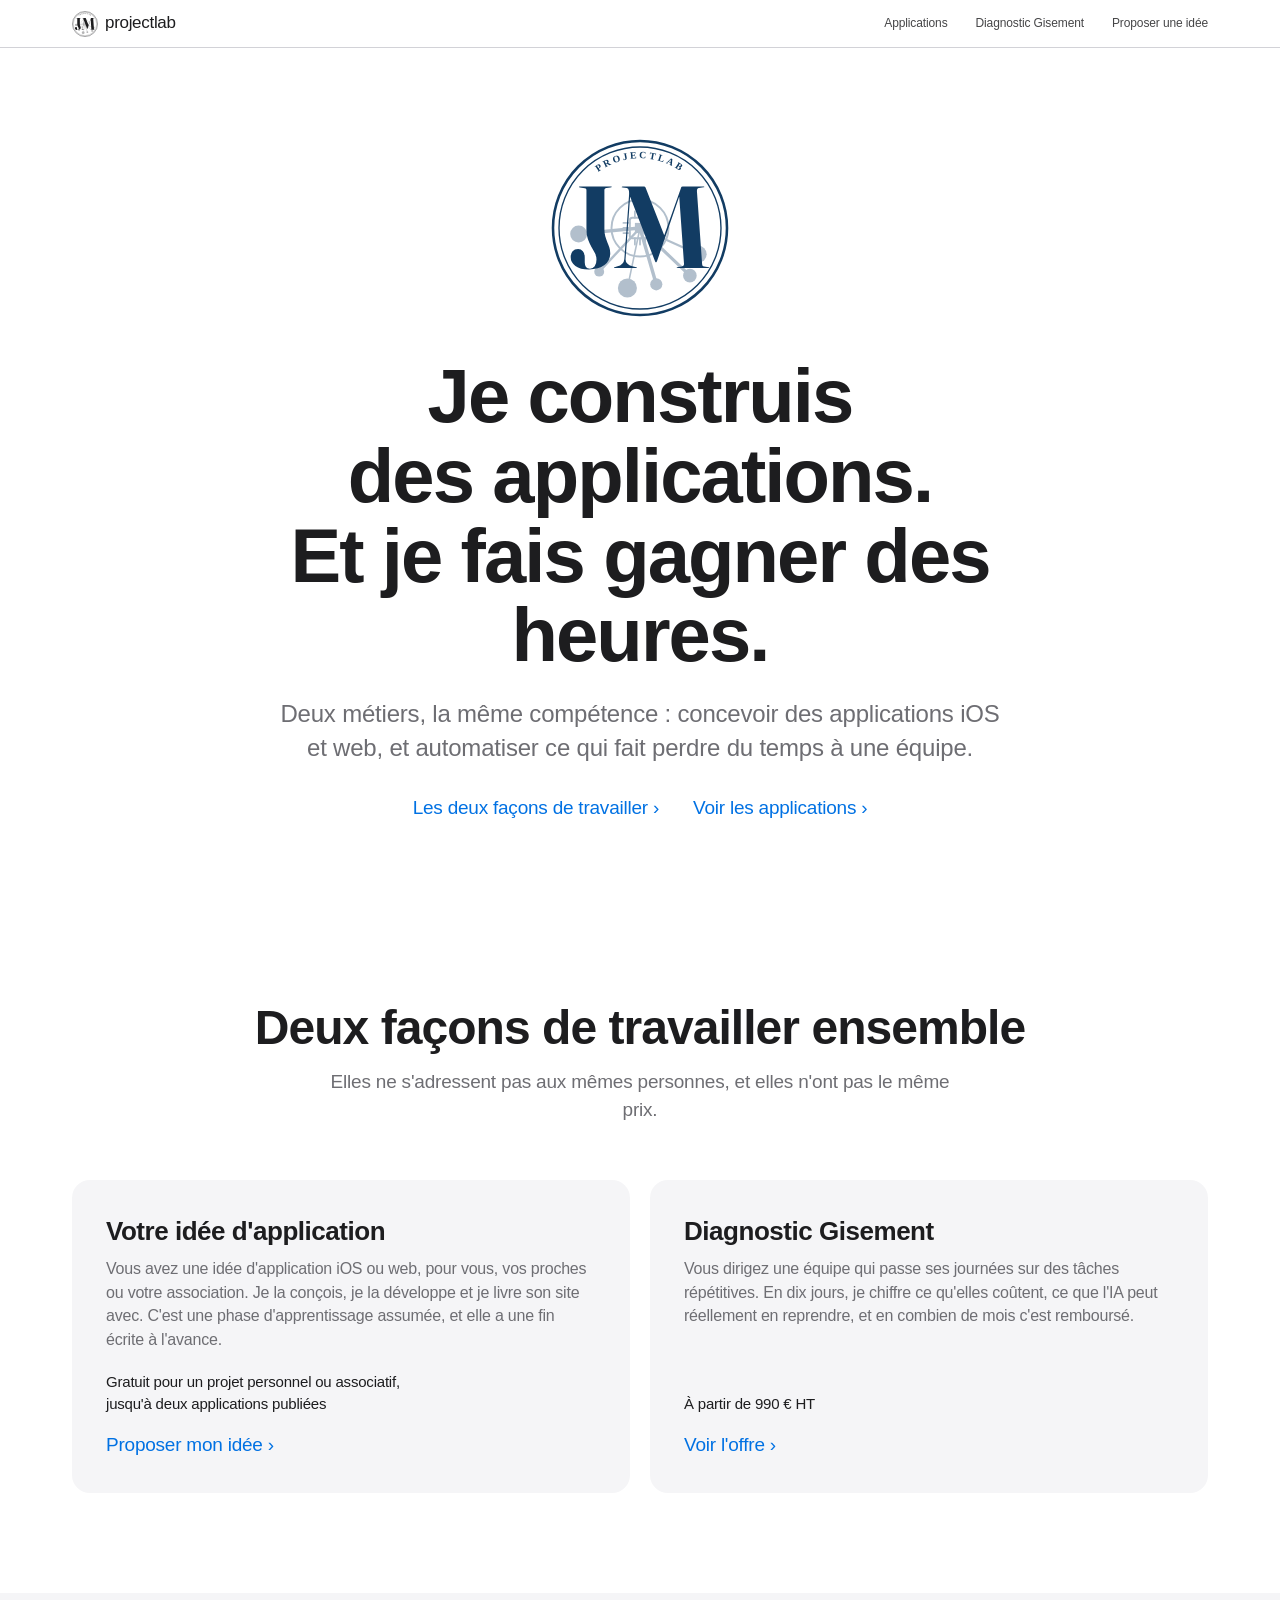
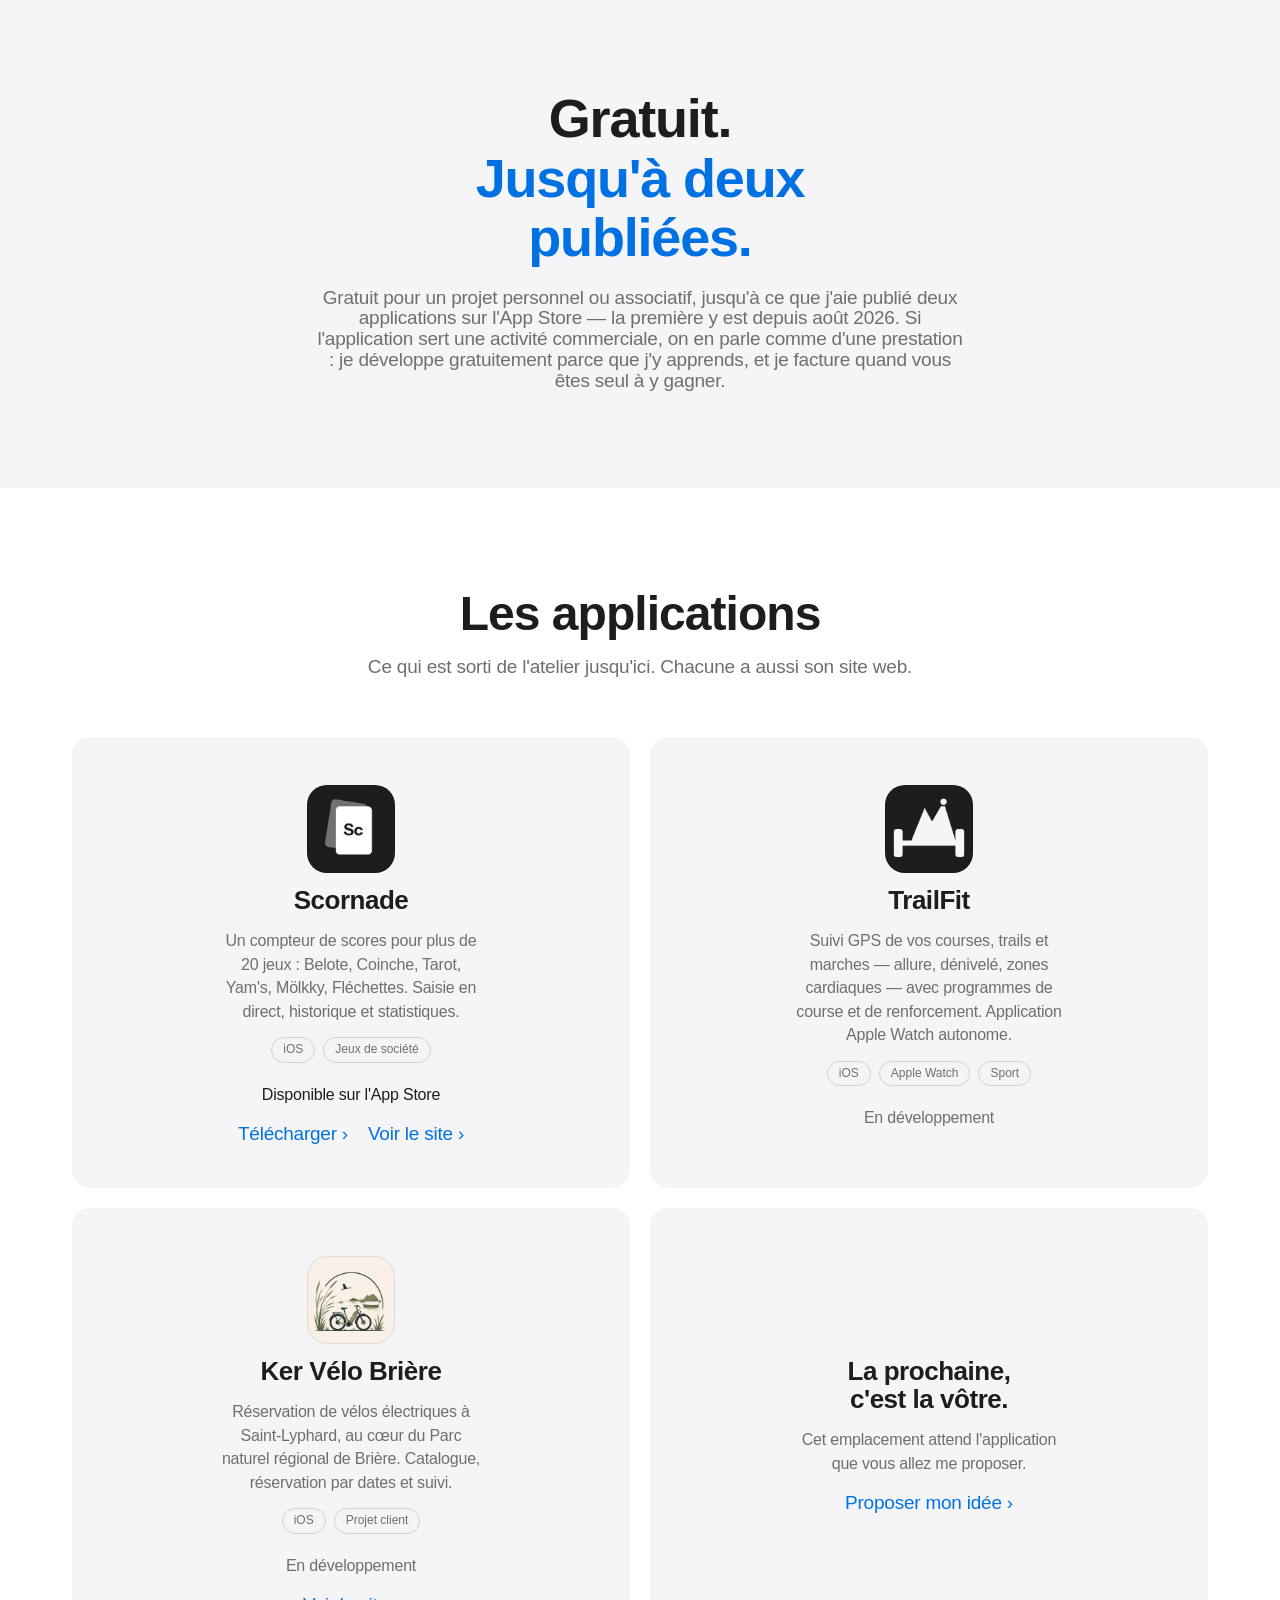
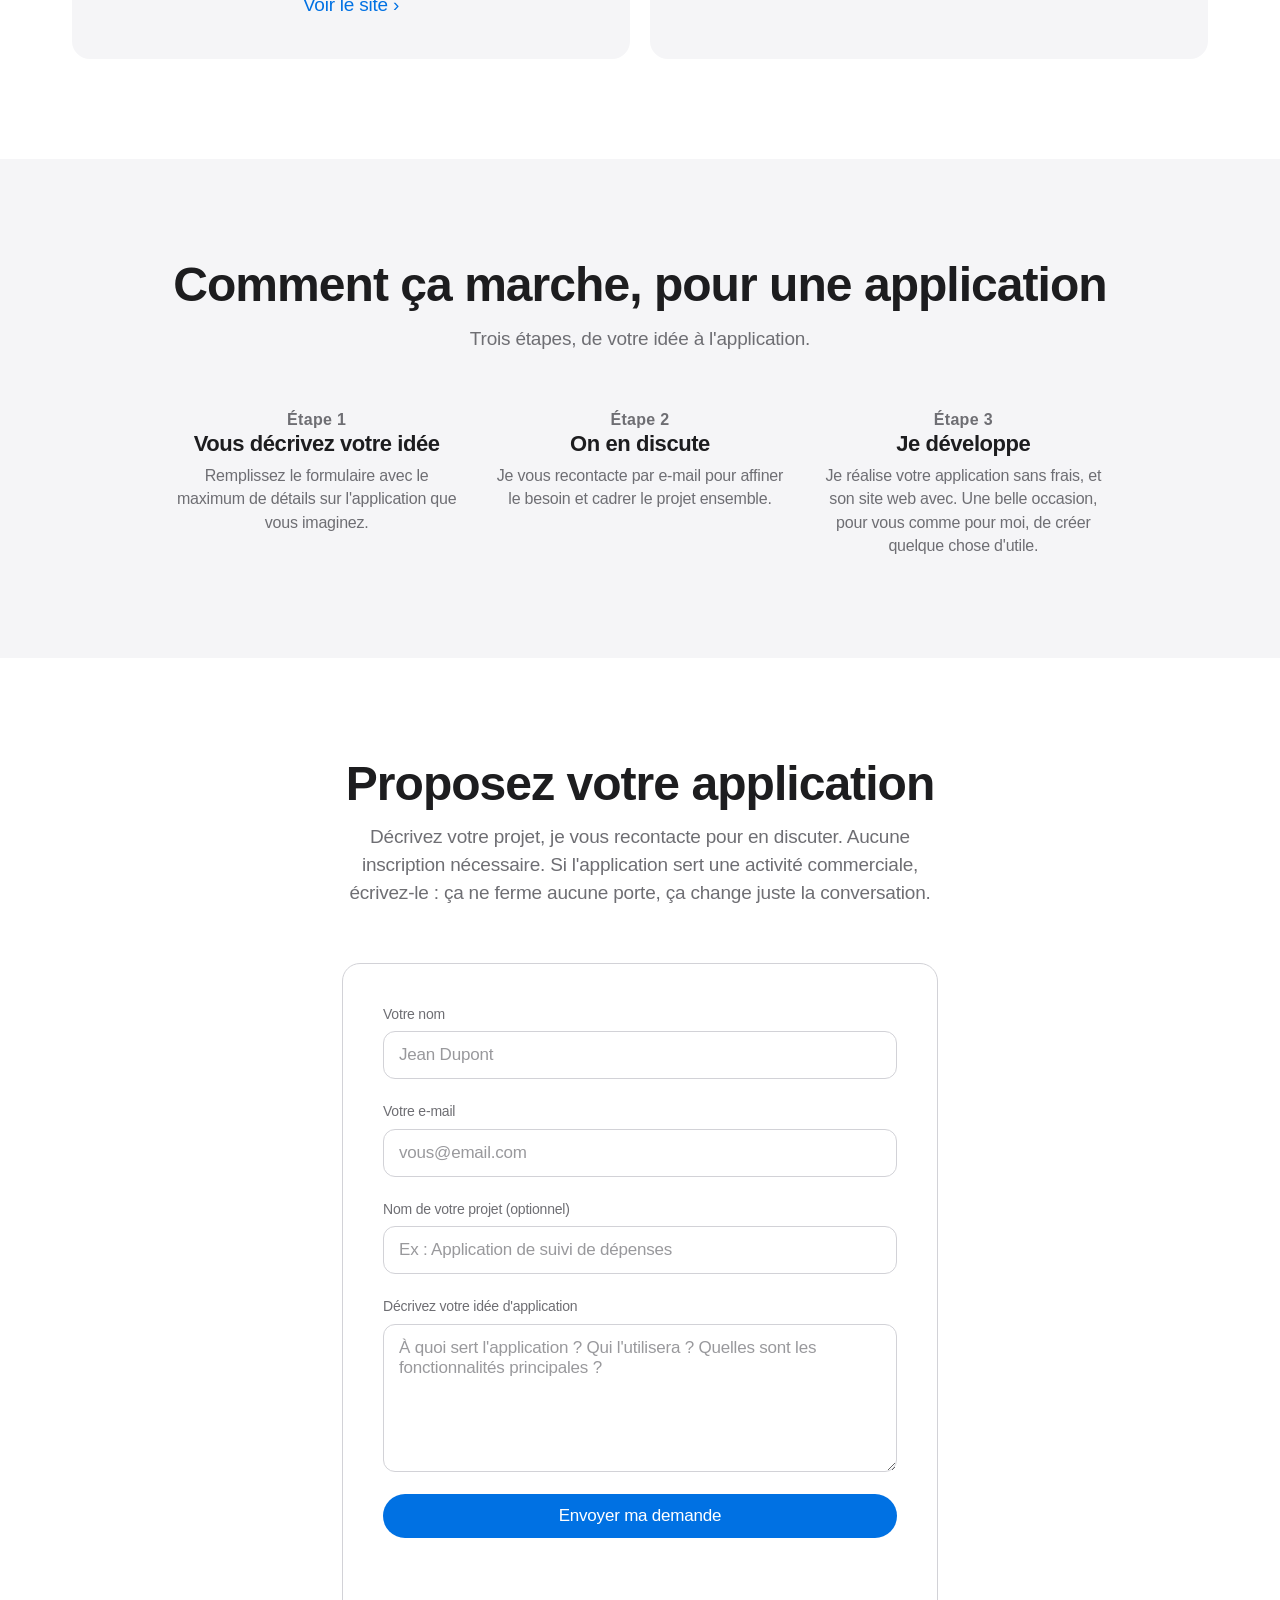
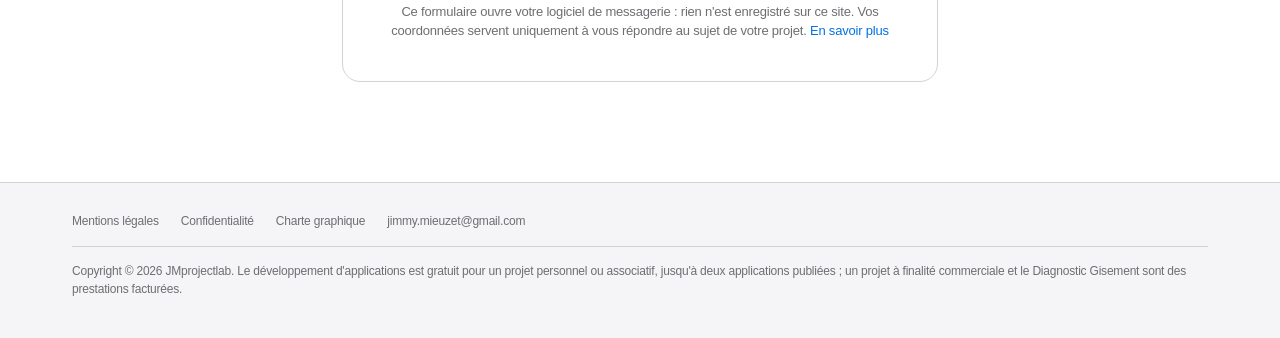
==== commit 96dc68f0: "Resserrer la voie gratuite : le critère devient le bénéfice commercial Le site disait « gratuit » sa" ====
--- a/index.html
+++ b/index.html
@@ -56,11 +56,15 @@
         <article class="voie">
           <h3>Votre idée d'application</h3>
           <p>
-            Vous avez une idée d'application iOS ou web. Je la conçois, je la développe
-            et je livre son site avec. C'est une phase d'apprentissage assumée, et elle
-            a une fin écrite à l'avance.
+            Vous avez une idée d'application iOS ou web, pour vous, vos proches ou
+            votre association. Je la conçois, je la développe et je livre son site
+            avec. C'est une phase d'apprentissage assumée, et elle a une fin écrite
+            à l'avance.
           </p>
-          <p class="voie-prix">Gratuit, jusqu'à deux applications publiées</p>
+          <p class="voie-prix">
+            Gratuit pour un projet personnel ou associatif,<br>
+            jusqu'à deux applications publiées
+          </p>
           <a href="#demande" class="link-arrow">Proposer mon idée</a>
         </article>
 
@@ -82,10 +86,11 @@
     <div class="container">
       <p>Gratuit.<br><span class="free">Jusqu'à deux publiées.</span></p>
       <p class="sub">
-        Le développement d'applications est gratuit jusqu'à ce que j'en aie publié
-        deux sur l'App&nbsp;Store — la première y est depuis août 2026. Pas de devis,
-        pas de facture, aucun engagement d'ici là. Chaque projet repart avec son site
-        web, conçu dans la même foulée.
+        Gratuit pour un projet personnel ou associatif, jusqu'à ce que j'aie publié
+        deux applications sur l'App&nbsp;Store — la première y est depuis août 2026.
+        Si l'application sert une activité commerciale, on en parle comme d'une
+        prestation : je développe gratuitement parce que j'y apprends, et je facture
+        quand vous êtes seul à y gagner.
       </p>
     </div>
   </section>
@@ -169,7 +174,11 @@
     <div class="container form-section">
       <div class="section-head">
         <h2>Proposez votre application</h2>
-        <p>Décrivez votre projet, je vous recontacte pour en discuter. Aucune inscription nécessaire.</p>
+        <p>
+          Décrivez votre projet, je vous recontacte pour en discuter. Aucune
+          inscription nécessaire. Si l'application sert une activité commerciale,
+          écrivez-le : ça ne ferme aucune porte, ça change juste la conversation.
+        </p>
       </div>
 
       <form id="request-form" class="request-form">
@@ -216,8 +225,9 @@
     </div>
     <p class="footer-copy">
       Copyright &copy; <span id="year"></span> JMprojectlab. Le développement
-      d'applications proposé via ce site est gratuit jusqu'à deux applications
-      publiées ; le Diagnostic Gisement est une prestation facturée.
+      d'applications est gratuit pour un projet personnel ou associatif, jusqu'à deux
+      applications publiées ; un projet à finalité commerciale et le Diagnostic
+      Gisement sont des prestations facturées.
     </p>
   </div>
 </footer>
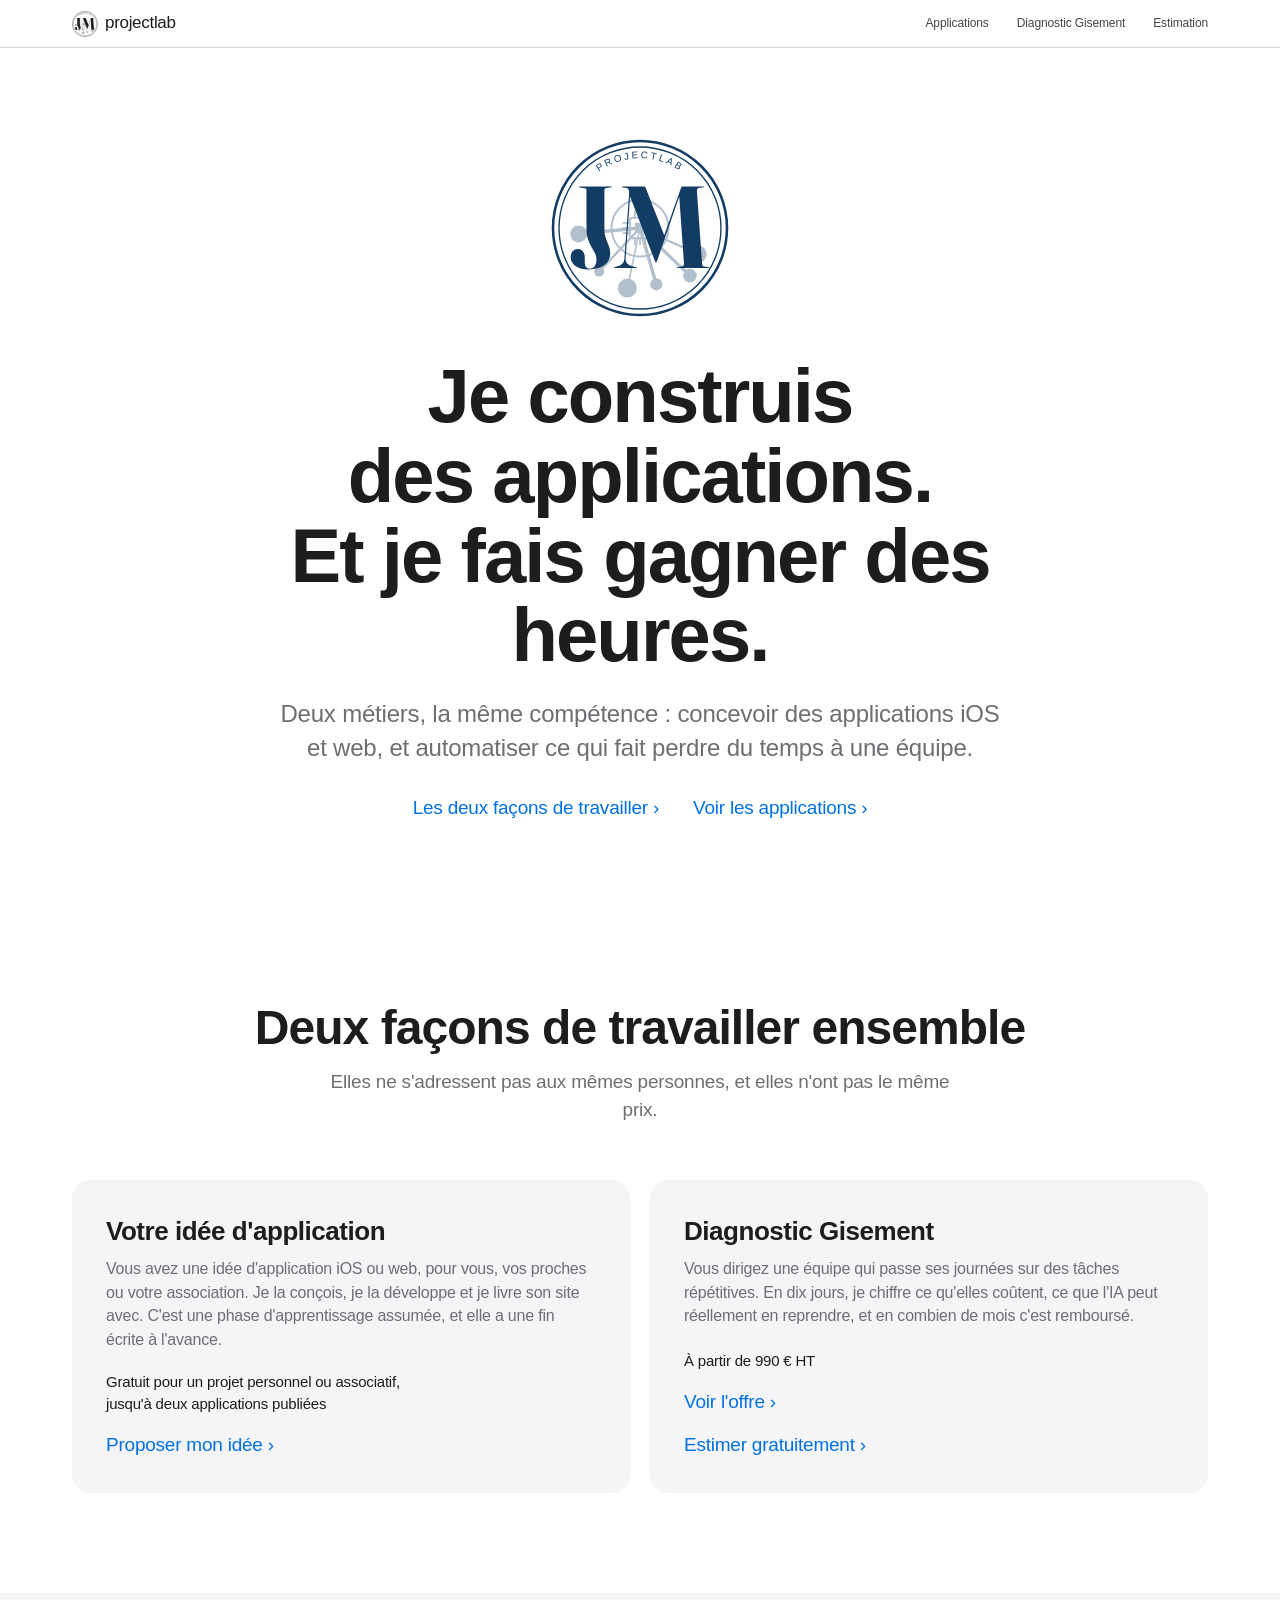
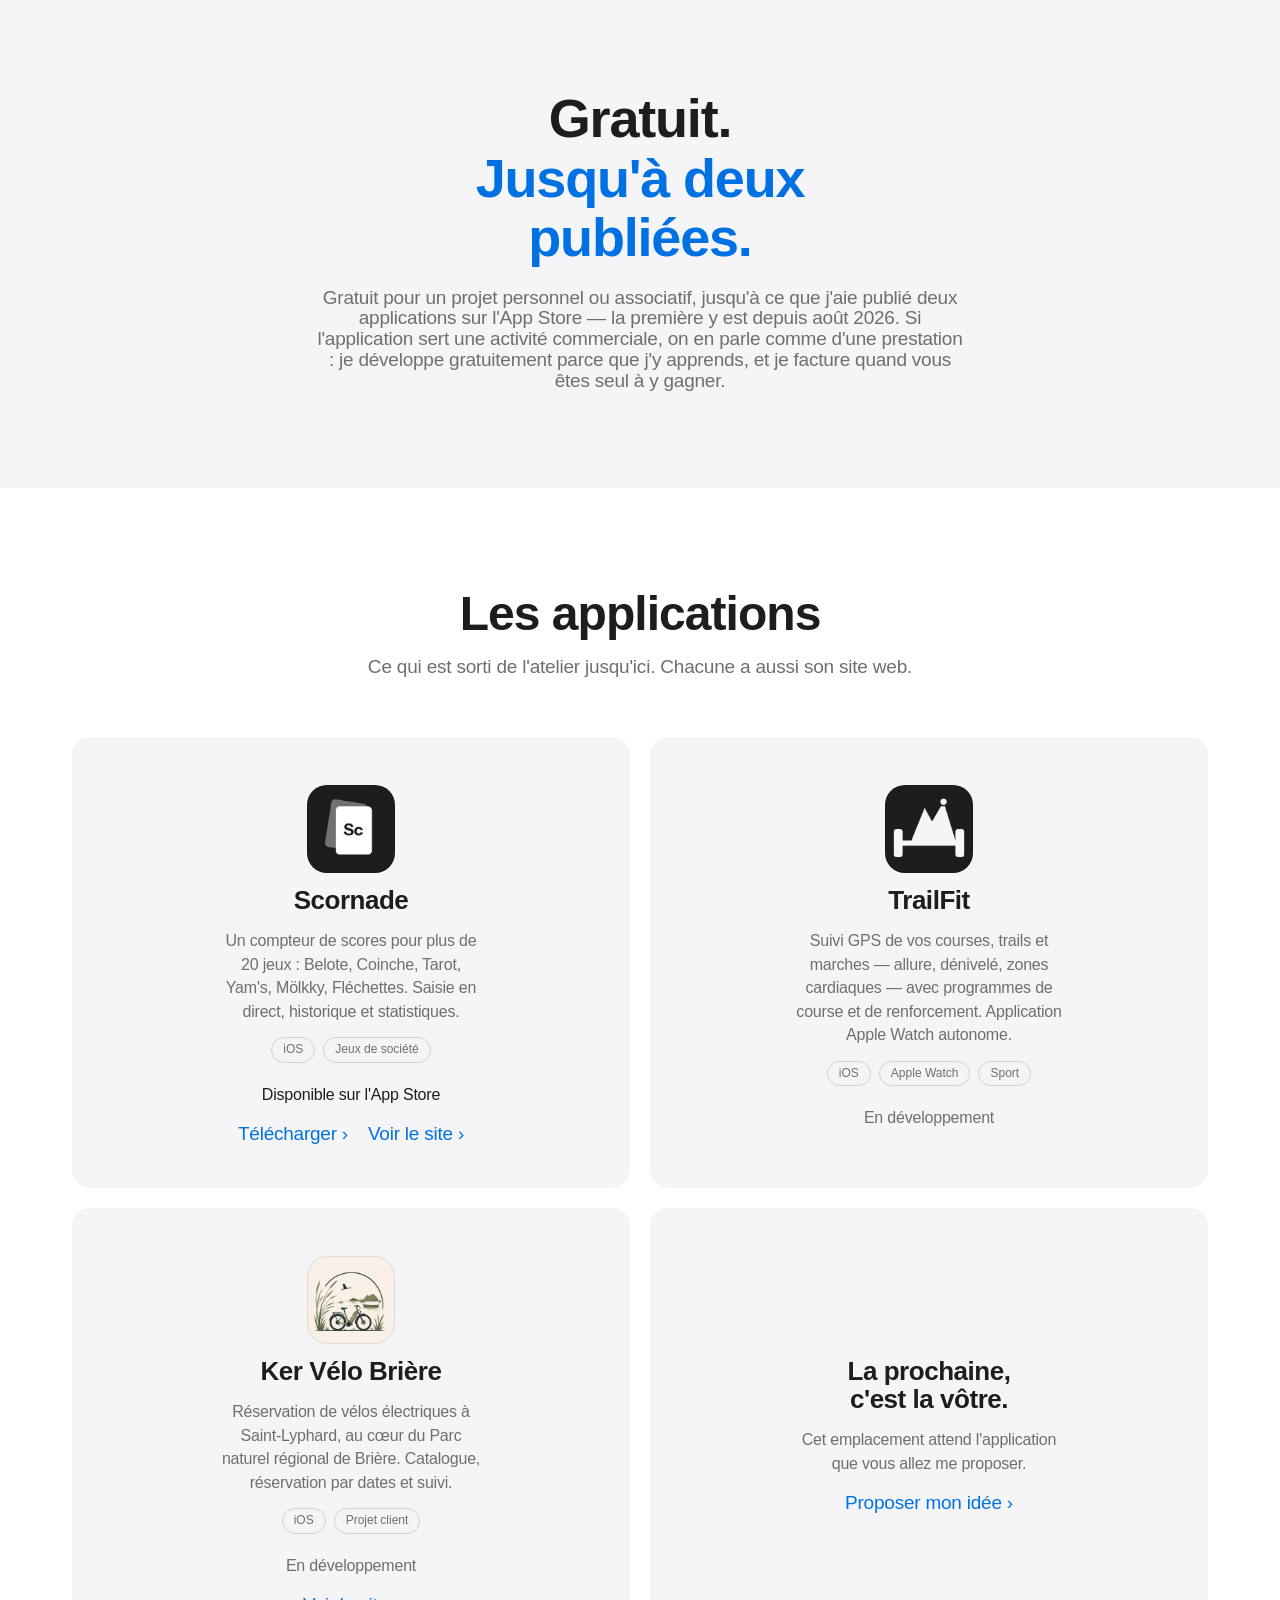
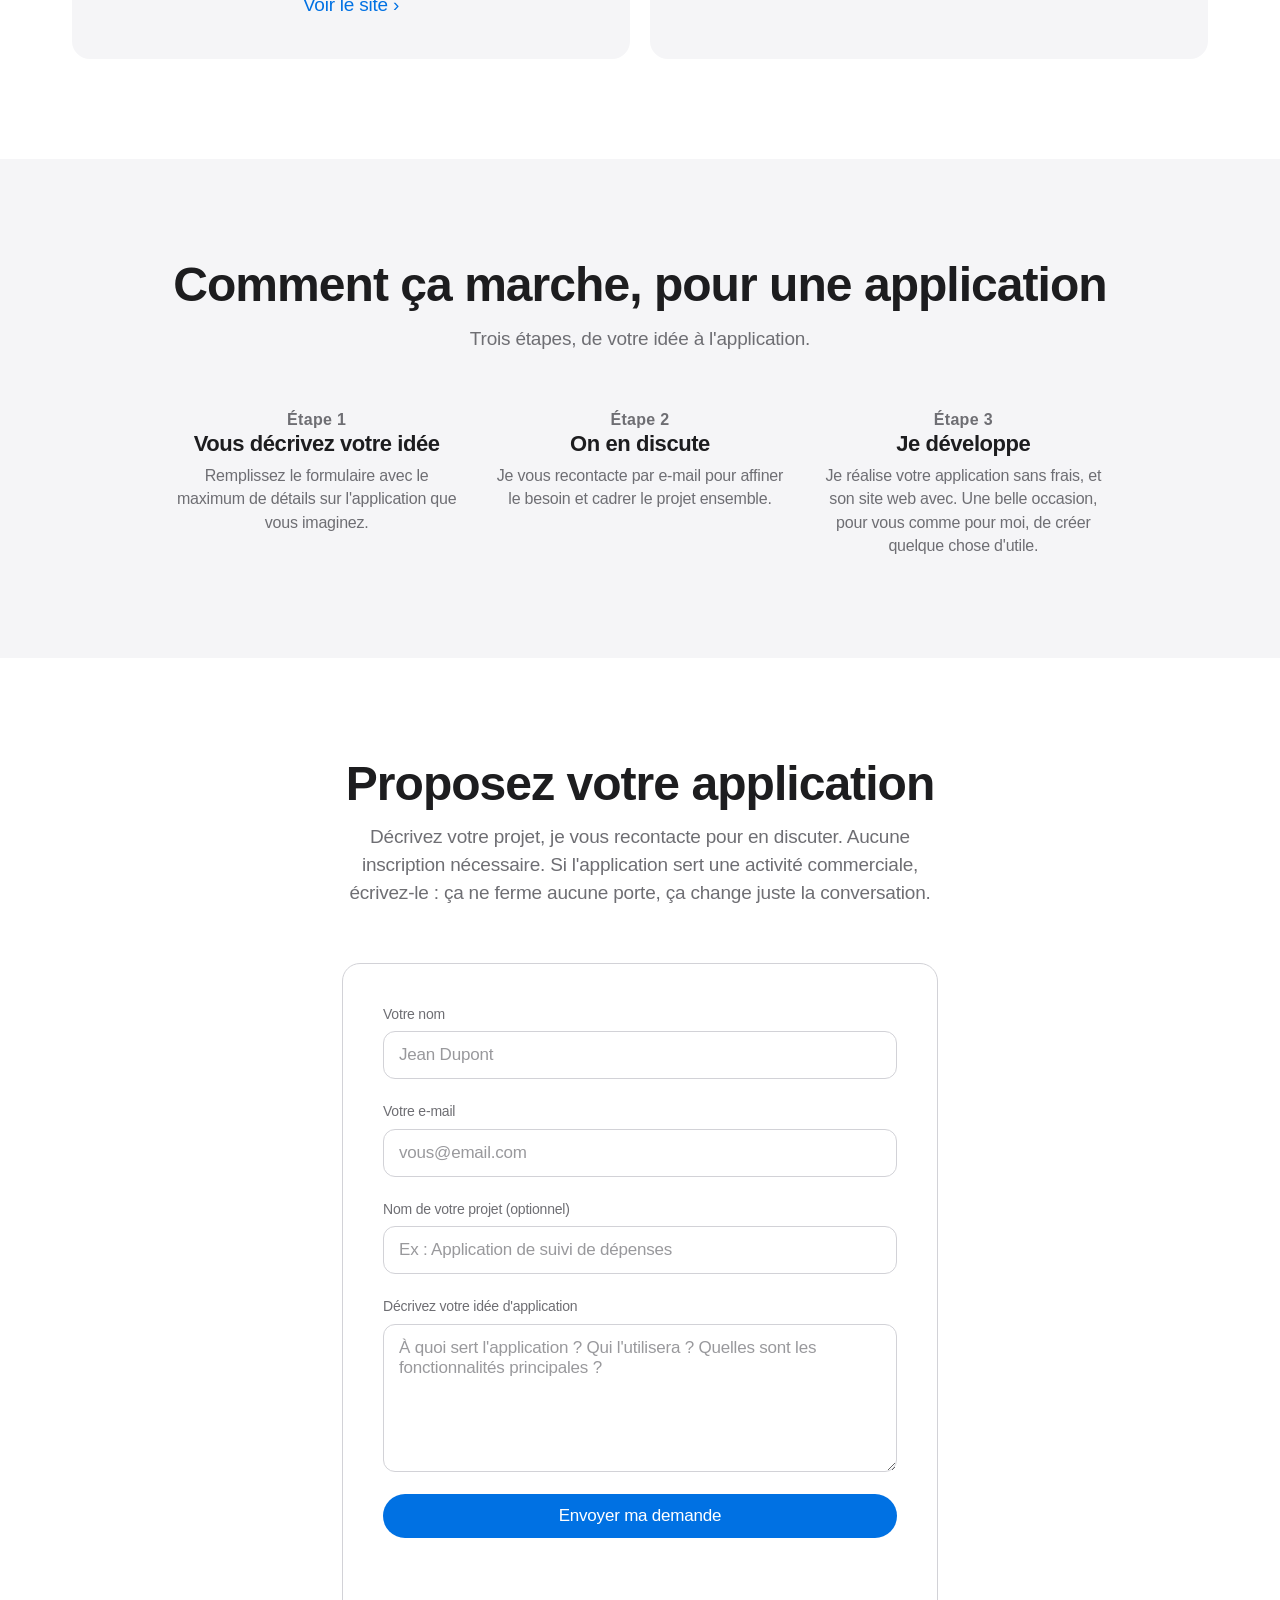
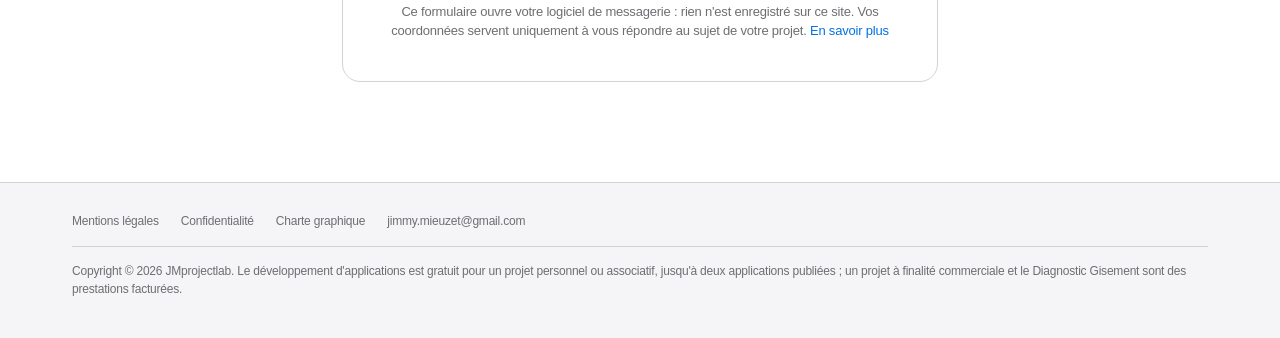
==== commit 540a576d: "Rendre l'estimation autonome, et publier un exemple d'audit Une entreprise peut désormais se chiffre" ====
--- a/index.html
+++ b/index.html
@@ -22,7 +22,7 @@
     <nav>
       <a href="#apps">Applications</a>
       <a href="gisement.html">Diagnostic Gisement</a>
-      <a href="#demande">Proposer une idée</a>
+      <a href="estimation.html">Estimation</a>
     </nav>
   </div>
 </header>
@@ -77,6 +77,7 @@
           </p>
           <p class="voie-prix">À partir de 990 € HT</p>
           <a href="gisement.html" class="link-arrow">Voir l'offre</a>
+          <a href="estimation.html" class="link-arrow">Estimer gratuitement</a>
         </article>
       </div>
     </div>
--- a/style.css
+++ b/style.css
@@ -462,11 +462,11 @@
 .apercu-titre { font-size: 19px; font-weight: 600; letter-spacing: -0.018em; }
 .apercu-meta { font-size: 13px; color: var(--ink-2); margin: 4px 0 20px; }
 .apercu-defile { overflow-x: auto; }
-.apercu table { border-collapse: collapse; width: 100%; font-size: 15px; }
-.apercu th, .apercu td { padding: 9px 10px; text-align: left; border-bottom: 1px solid var(--hairline); }
-.apercu th { font-size: 12px; font-weight: 500; color: var(--ink-2); letter-spacing: 0; white-space: nowrap; }
-.apercu td.num, .apercu th.num { text-align: right; font-variant-numeric: tabular-nums; white-space: nowrap; }
-.apercu tr:last-child td { border-bottom: none; }
+.apercu-defile table { border-collapse: collapse; width: 100%; font-size: 15px; }
+.apercu-defile th, .apercu-defile td { padding: 9px 10px; text-align: left; border-bottom: 1px solid var(--hairline); }
+.apercu-defile th { font-size: 12px; font-weight: 500; color: var(--ink-2); letter-spacing: 0; white-space: nowrap; }
+.apercu-defile td.num, .apercu-defile th.num { text-align: right; font-variant-numeric: tabular-nums; white-space: nowrap; }
+.apercu-defile tr:last-child td { border-bottom: none; }
 
 .avertissement {
   max-width: 760px;
@@ -489,7 +489,128 @@
 .prose p:first-child { margin-top: 0; }
 .centre { text-align: center; }
 
+/* ---------- Questionnaire d'estimation ---------- */
+
+.form-section-large { max-width: 760px; }
+
+.confidentialite {
+  background: var(--bg-alt);
+  border-radius: var(--radius-sm);
+  padding: 16px 20px;
+  font-size: 15px;
+  color: var(--ink-2);
+  margin: 0 0 36px;
+  max-width: none;
+}
+.confidentialite strong { color: var(--ink); font-weight: 600; }
+
+.bloc-reglages {
+  border: 1px solid var(--hairline);
+  border-radius: var(--radius);
+  padding: 24px 26px;
+  margin-bottom: 44px;
+}
+.bloc-reglages .form-row { max-width: 320px; }
+
+.titre-liste { font-size: 26px; margin-bottom: 8px; }
+.aide { font-size: 14px; color: var(--ink-2); margin: 6px 0 0; }
+.aide-large { max-width: 52em; margin-bottom: 24px; }
+.centre { text-align: center; }
+
+/* Une tâche = une carte. Le cadre sert à ne pas perdre le fil quand il y en a
+   huit les unes sous les autres. */
+.tache-carte {
+  border: 1px solid var(--hairline);
+  border-radius: var(--radius);
+  padding: 26px 28px;
+  margin-bottom: 18px;
+  display: flex;
+  flex-direction: column;
+  gap: 18px;
+}
+.tache-tete { display: flex; align-items: baseline; justify-content: space-between; gap: 16px; }
+.tache-tete h3 { font-size: 15px; letter-spacing: 0.02em; text-transform: uppercase; color: var(--ink-2); font-weight: 600; }
+
+.lien-discret {
+  background: none; border: none; padding: 0;
+  font-family: inherit; font-size: 14px; color: var(--blue);
+  cursor: pointer;
+}
+.lien-discret:hover { text-decoration: underline; }
+
+.champs-grille {
+  display: grid;
+  grid-template-columns: repeat(auto-fit, minmax(min(100%, 170px), 1fr));
+  gap: 16px;
+}
+
+/* Les listes déroulantes n'existaient pas dans la feuille : on les aligne sur
+   les champs texte plutôt que de laisser le rendu natif du navigateur. */
+select {
+  background: transparent;
+  border: 1px solid var(--hairline);
+  border-radius: var(--radius-sm);
+  padding: 12px 15px;
+  color: var(--ink);
+  font-family: inherit;
+  font-size: 16px;
+  letter-spacing: -0.012em;
+  width: 100%;
+}
+select:focus { outline: none; border-color: var(--blue); box-shadow: 0 0 0 3px color-mix(in srgb, var(--blue) 18%, transparent); }
+
+.actions-formulaire {
+  display: flex; flex-wrap: wrap; gap: 12px;
+  align-items: center; margin-top: 28px;
+}
+.actions-resultat { justify-content: center; margin-top: 40px; }
+.btn-secondaire {
+  background: transparent;
+  color: var(--ink);
+  border: 1px solid var(--hairline);
+}
+.btn-secondaire:hover { background: var(--bg-alt); }
+.btn:disabled { opacity: 0.4; cursor: not-allowed; }
+.btn:disabled:hover { background: var(--blue); }
+.btn-secondaire:disabled:hover { background: transparent; }
+
+.message-formulaire { min-height: 1.4em; margin: 14px 0 0; font-size: 15px; color: var(--ink-2); }
+.message-alerte { color: var(--blue); font-weight: 500; }
+
+/* ---------- Résultat de l'estimation ---------- */
+
+.carte-chiffre {
+  background: var(--surface);
+  border: 1px solid var(--hairline);
+  border-radius: var(--radius);
+  padding: 22px 24px;
+  text-align: center;
+}
+.carte-chiffre.fort { border-color: var(--blue); }
+.carte-chiffre .k {
+  margin: 0; font-size: 11px; font-weight: 600; letter-spacing: 0.1em;
+  text-transform: uppercase; color: var(--ink-2);
+}
+.carte-chiffre .v { margin: 10px 0 0; font-size: 30px; font-weight: 600; letter-spacing: -0.025em; }
+.carte-chiffre .n { margin: 6px 0 0; font-size: 14px; color: var(--ink-2); }
+
+.vague-bloc {
+  border-left: 3px solid var(--blue);
+  padding-left: 20px;
+  margin: 36px 0;
+}
+.vague-bloc.v2 { border-left-color: var(--ink-2); }
+.vague-bloc.v3 { border-left-color: var(--hairline); }
+.vague-bloc h3 { font-size: 19px; }
+.vague-bloc .sous { margin: 6px 0 14px; color: var(--ink-2); font-size: 15px; }
+
+@media (max-width: 600px) {
+  .tache-carte { padding: 20px 18px; }
+  .actions-formulaire .btn { width: 100%; }
+}
+
 /* ---------- Pages légales ---------- */
+
 
 
 .legal { padding: 72px 0 96px; }
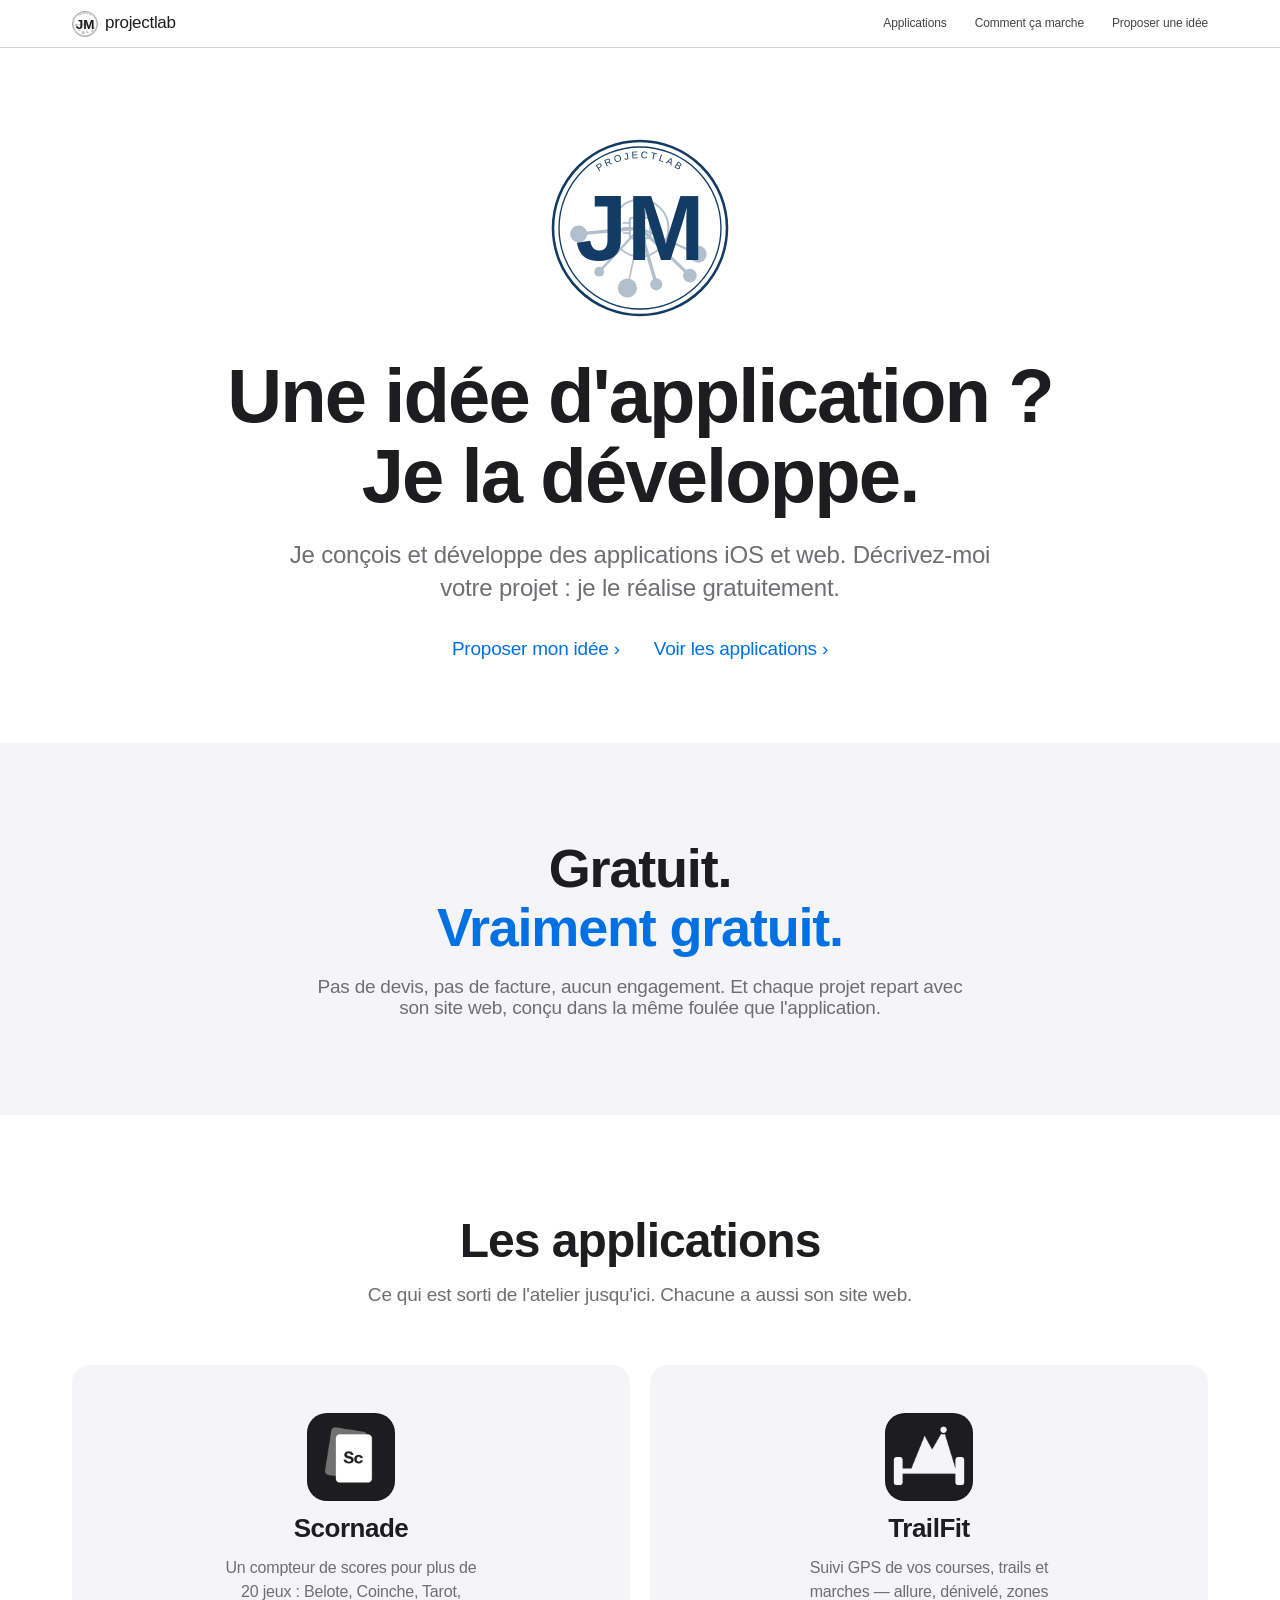
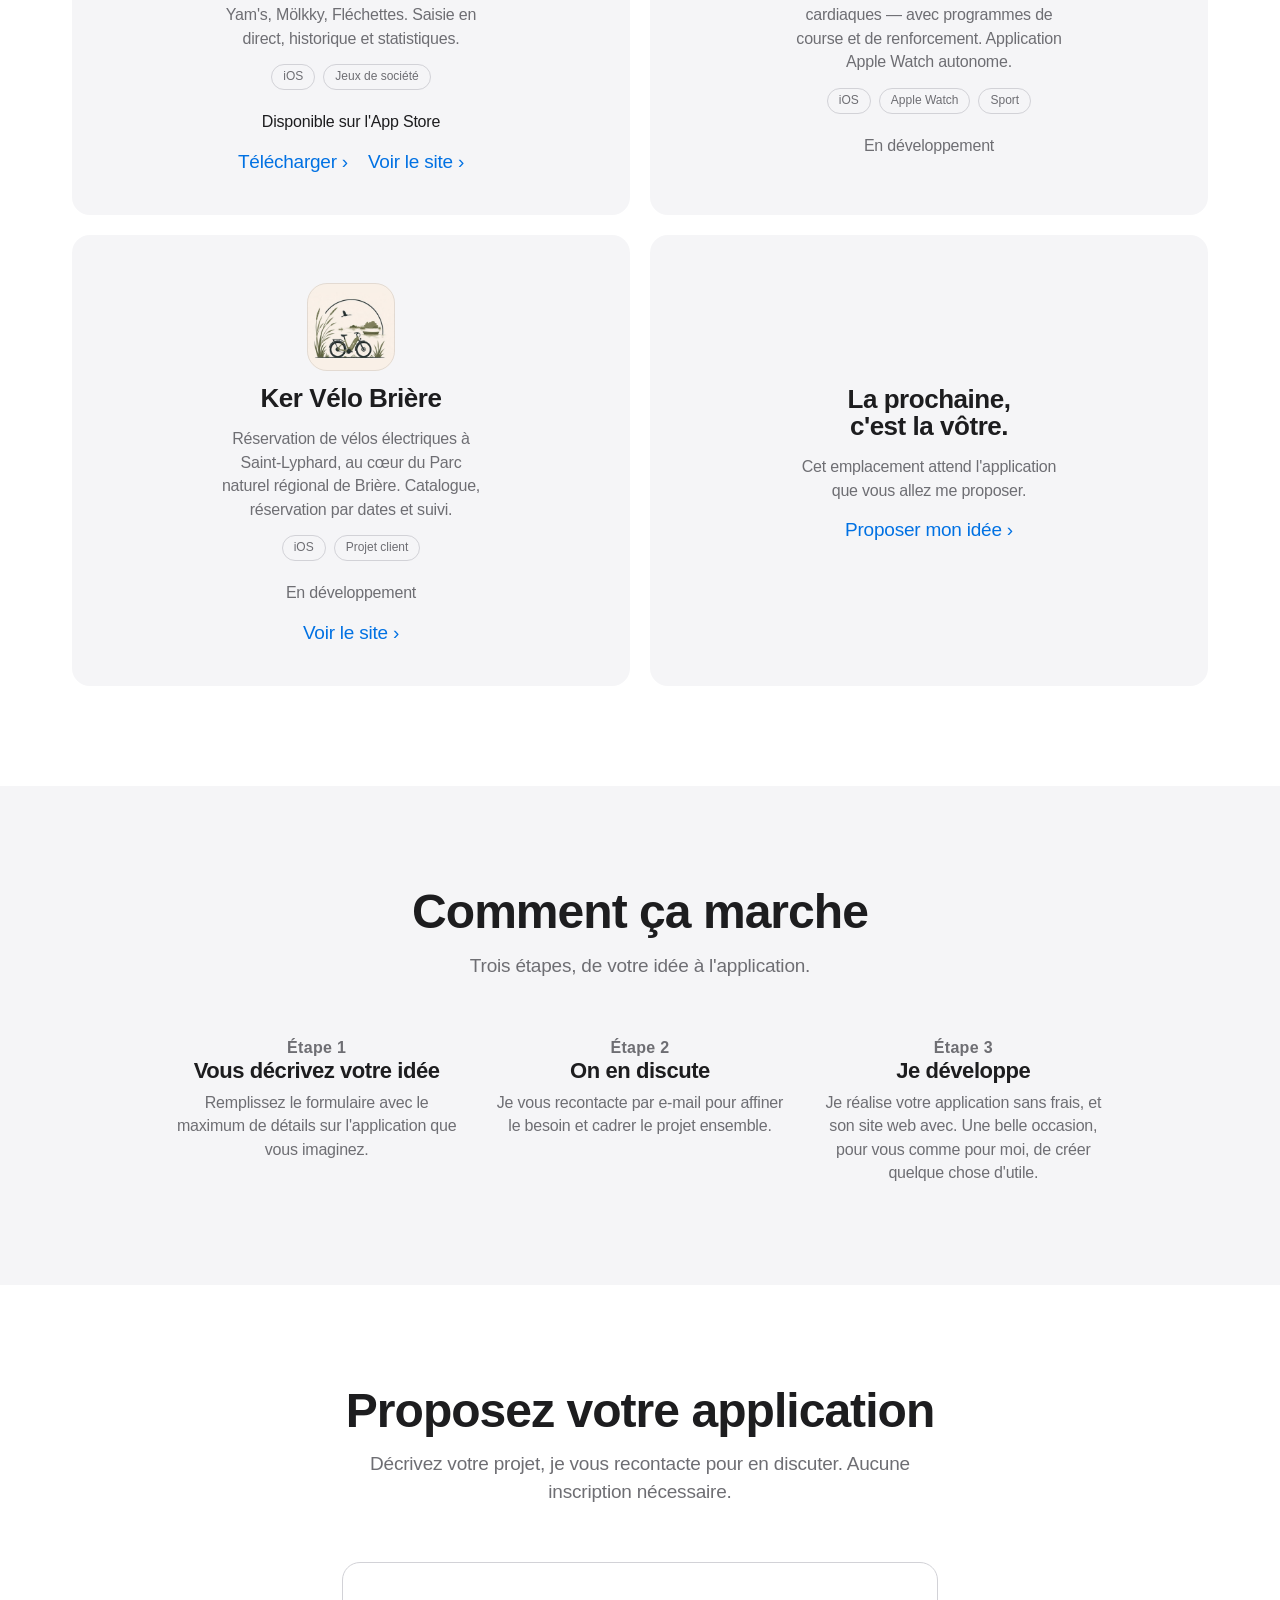
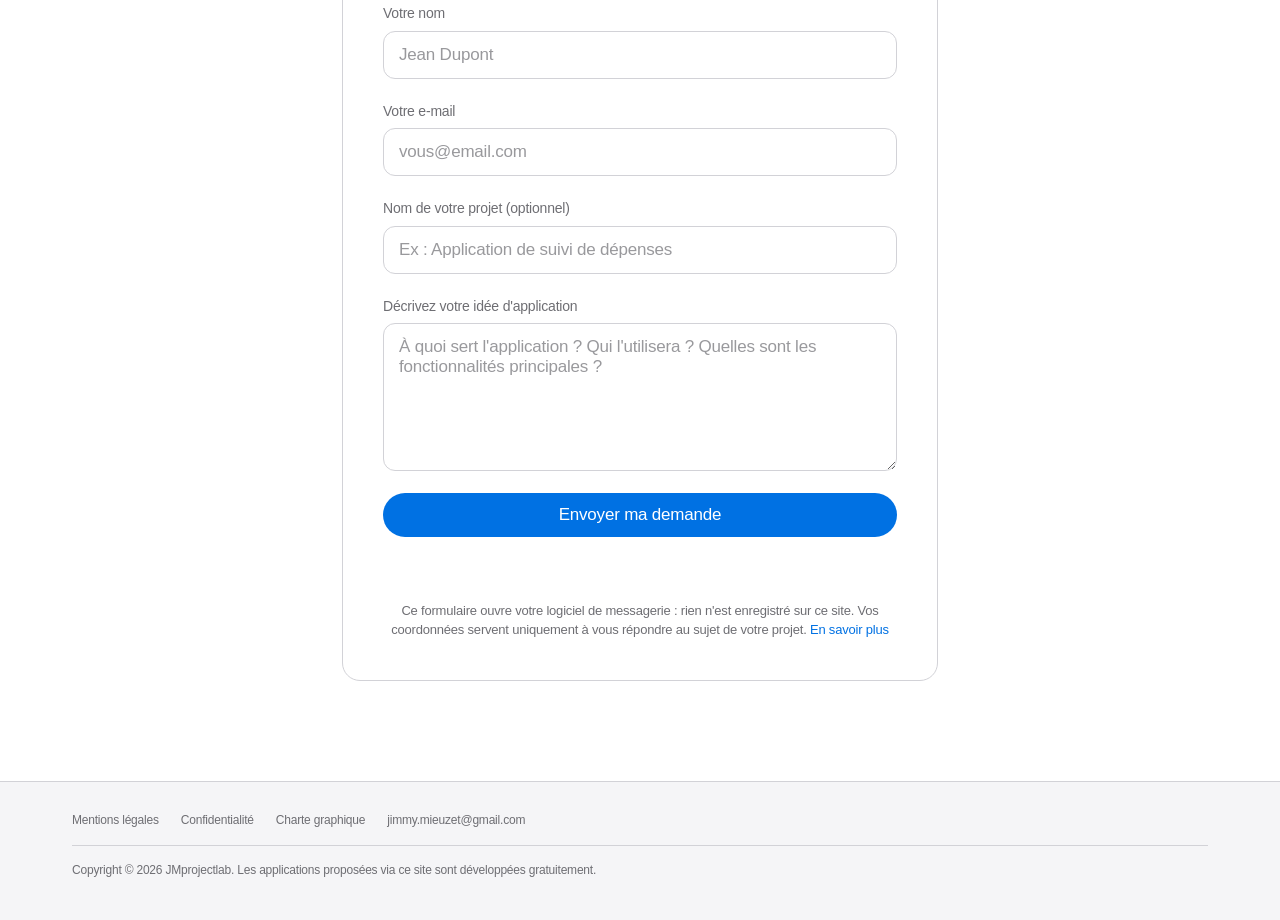
==== commit ede4ee7d: "Ajouter les icones PNG de repli Les quatre pages ne declaraient que l'icone SVG, sans repli ni apple" ====
--- a/index.html
+++ b/index.html
@@ -3,11 +3,14 @@
 <head>
 <meta charset="UTF-8">
 <meta name="viewport" content="width=device-width, initial-scale=1.0">
-<title>JMprojectlab — Applications iOS &amp; automatisation IA</title>
-<meta name="description" content="Je développe des applications iOS et web, et j'audite ce que l'IA peut faire gagner à votre équipe. Deux façons de travailler ensemble.">
+<title>JMprojectlab — Applications & Créations</title>
+<meta name="description" content="Découvrez mes applications et proposez-moi votre idée : je la développe gratuitement.">
 <meta name="theme-color" content="#ffffff" media="(prefers-color-scheme: light)">
 <meta name="theme-color" content="#000000" media="(prefers-color-scheme: dark)">
 <link rel="icon" type="image/svg+xml" href="brand/logo-mark-ink.svg">
+<link rel="icon" type="image/png" sizes="32x32" href="brand/favicon-32.png">
+<link rel="icon" type="image/png" sizes="16x16" href="brand/favicon-16.png">
+<link rel="apple-touch-icon" href="brand/apple-touch-icon.png">
 <link rel="stylesheet" href="style.css">
 </head>
 <body>
@@ -21,8 +24,8 @@
     </a>
     <nav>
       <a href="#apps">Applications</a>
-      <a href="gisement.html">Diagnostic Gisement</a>
-      <a href="estimation.html">Estimation</a>
+      <a href="#comment">Comment ça marche</a>
+      <a href="#demande">Proposer une idée</a>
     </nav>
   </div>
 </header>
@@ -33,65 +36,24 @@
     <div class="container">
       <img class="hero-logo hero-logo--light" src="brand/logo-mark.svg" alt="JMprojectlab" width="180" height="180">
       <img class="hero-logo hero-logo--dark" src="brand/logo-mark-white.svg" alt="JMprojectlab" width="180" height="180">
-      <h1>Je construis des applications.<br>Et je fais gagner des heures.</h1>
+      <h1>Une idée d'application ?<br>Je la développe.</h1>
       <p class="lead">
-        Deux métiers, la même compétence : concevoir des applications iOS et web,
-        et automatiser ce qui fait perdre du temps à une équipe.
+        Je conçois et développe des applications iOS et web. Décrivez-moi votre
+        projet : je le réalise gratuitement.
       </p>
       <div class="hero-actions">
-        <a href="#voies" class="link-arrow">Les deux façons de travailler</a>
+        <a href="#demande" class="link-arrow">Proposer mon idée</a>
         <a href="#apps" class="link-arrow">Voir les applications</a>
-      </div>
-    </div>
-  </section>
-
-  <section id="voies" class="section">
-    <div class="container-wide">
-      <div class="section-head">
-        <h2>Deux façons de travailler ensemble</h2>
-        <p>Elles ne s'adressent pas aux mêmes personnes, et elles n'ont pas le même prix.</p>
-      </div>
-
-      <div class="voies">
-        <article class="voie">
-          <h3>Votre idée d'application</h3>
-          <p>
-            Vous avez une idée d'application iOS ou web, pour vous, vos proches ou
-            votre association. Je la conçois, je la développe et je livre son site
-            avec. C'est une phase d'apprentissage assumée, et elle a une fin écrite
-            à l'avance.
-          </p>
-          <p class="voie-prix">
-            Gratuit pour un projet personnel ou associatif,<br>
-            jusqu'à deux applications publiées
-          </p>
-          <a href="#demande" class="link-arrow">Proposer mon idée</a>
-        </article>
-
-        <article class="voie">
-          <h3>Diagnostic Gisement</h3>
-          <p>
-            Vous dirigez une équipe qui passe ses journées sur des tâches répétitives.
-            En dix jours, je chiffre ce qu'elles coûtent, ce que l'IA peut réellement
-            en reprendre, et en combien de mois c'est remboursé.
-          </p>
-          <p class="voie-prix">À partir de 990 € HT</p>
-          <a href="gisement.html" class="link-arrow">Voir l'offre</a>
-          <a href="estimation.html" class="link-arrow">Estimer gratuitement</a>
-        </article>
       </div>
     </div>
   </section>
 
   <section class="statement">
     <div class="container">
-      <p>Gratuit.<br><span class="free">Jusqu'à deux publiées.</span></p>
+      <p>Gratuit.<br><span class="free">Vraiment gratuit.</span></p>
       <p class="sub">
-        Gratuit pour un projet personnel ou associatif, jusqu'à ce que j'aie publié
-        deux applications sur l'App&nbsp;Store — la première y est depuis août 2026.
-        Si l'application sert une activité commerciale, on en parle comme d'une
-        prestation : je développe gratuitement parce que j'y apprends, et je facture
-        quand vous êtes seul à y gagner.
+        Pas de devis, pas de facture, aucun engagement. Et chaque projet repart
+        avec son site web, conçu dans la même foulée que l'application.
       </p>
     </div>
   </section>
@@ -147,7 +109,7 @@
   <section id="comment" class="section section-alt">
     <div class="container">
       <div class="section-head">
-        <h2>Comment ça marche, pour une application</h2>
+        <h2>Comment ça marche</h2>
         <p>Trois étapes, de votre idée à l'application.</p>
       </div>
 
@@ -175,11 +137,7 @@
     <div class="container form-section">
       <div class="section-head">
         <h2>Proposez votre application</h2>
-        <p>
-          Décrivez votre projet, je vous recontacte pour en discuter. Aucune
-          inscription nécessaire. Si l'application sert une activité commerciale,
-          écrivez-le : ça ne ferme aucune porte, ça change juste la conversation.
-        </p>
+        <p>Décrivez votre projet, je vous recontacte pour en discuter. Aucune inscription nécessaire.</p>
       </div>
 
       <form id="request-form" class="request-form">
@@ -225,10 +183,8 @@
       <a href="mailto:jimmy.mieuzet@gmail.com">jimmy.mieuzet@gmail.com</a>
     </div>
     <p class="footer-copy">
-      Copyright &copy; <span id="year"></span> JMprojectlab. Le développement
-      d'applications est gratuit pour un projet personnel ou associatif, jusqu'à deux
-      applications publiées ; un projet à finalité commerciale et le Diagnostic
-      Gisement sont des prestations facturées.
+      Copyright &copy; <span id="year"></span> JMprojectlab. Les applications proposées
+      via ce site sont développées gratuitement.
     </p>
   </div>
 </footer>
--- a/style.css
+++ b/style.css
@@ -577,6 +577,33 @@
 .message-formulaire { min-height: 1.4em; margin: 14px 0 0; font-size: 15px; color: var(--ink-2); }
 .message-alerte { color: var(--blue); font-weight: 500; }
 
+/* ---------- Notation assistée ---------- */
+
+.bloc-ia {
+  border: 1px solid var(--blue);
+  border-radius: var(--radius);
+  padding: 26px 28px;
+  margin-top: 32px;
+}
+.bloc-ia h3 { font-size: 20px; margin-bottom: 10px; }
+.bloc-ia p { color: var(--ink-2); font-size: 16px; }
+.bloc-ia strong { color: var(--ink); font-weight: 600; }
+.turnstile { margin: 18px 0 14px; }
+
+/* Retour du modèle sous une tâche : c'est une proposition, pas un verdict —
+   le fond discret et le filet le disent avant qu'on lise le texte. */
+.retour-ia {
+  background: var(--bg-alt);
+  border-left: 3px solid var(--blue);
+  border-radius: 0 var(--radius-sm) var(--radius-sm) 0;
+  padding: 14px 18px;
+}
+.retour-ia p { margin: 0 0 8px; font-size: 15px; color: var(--ink-2); }
+.retour-ia p:last-child { margin-bottom: 0; }
+.retour-ia strong { color: var(--ink); font-weight: 600; }
+
+textarea { min-height: 64px; }
+
 /* ---------- Résultat de l'estimation ---------- */
 
 .carte-chiffre {
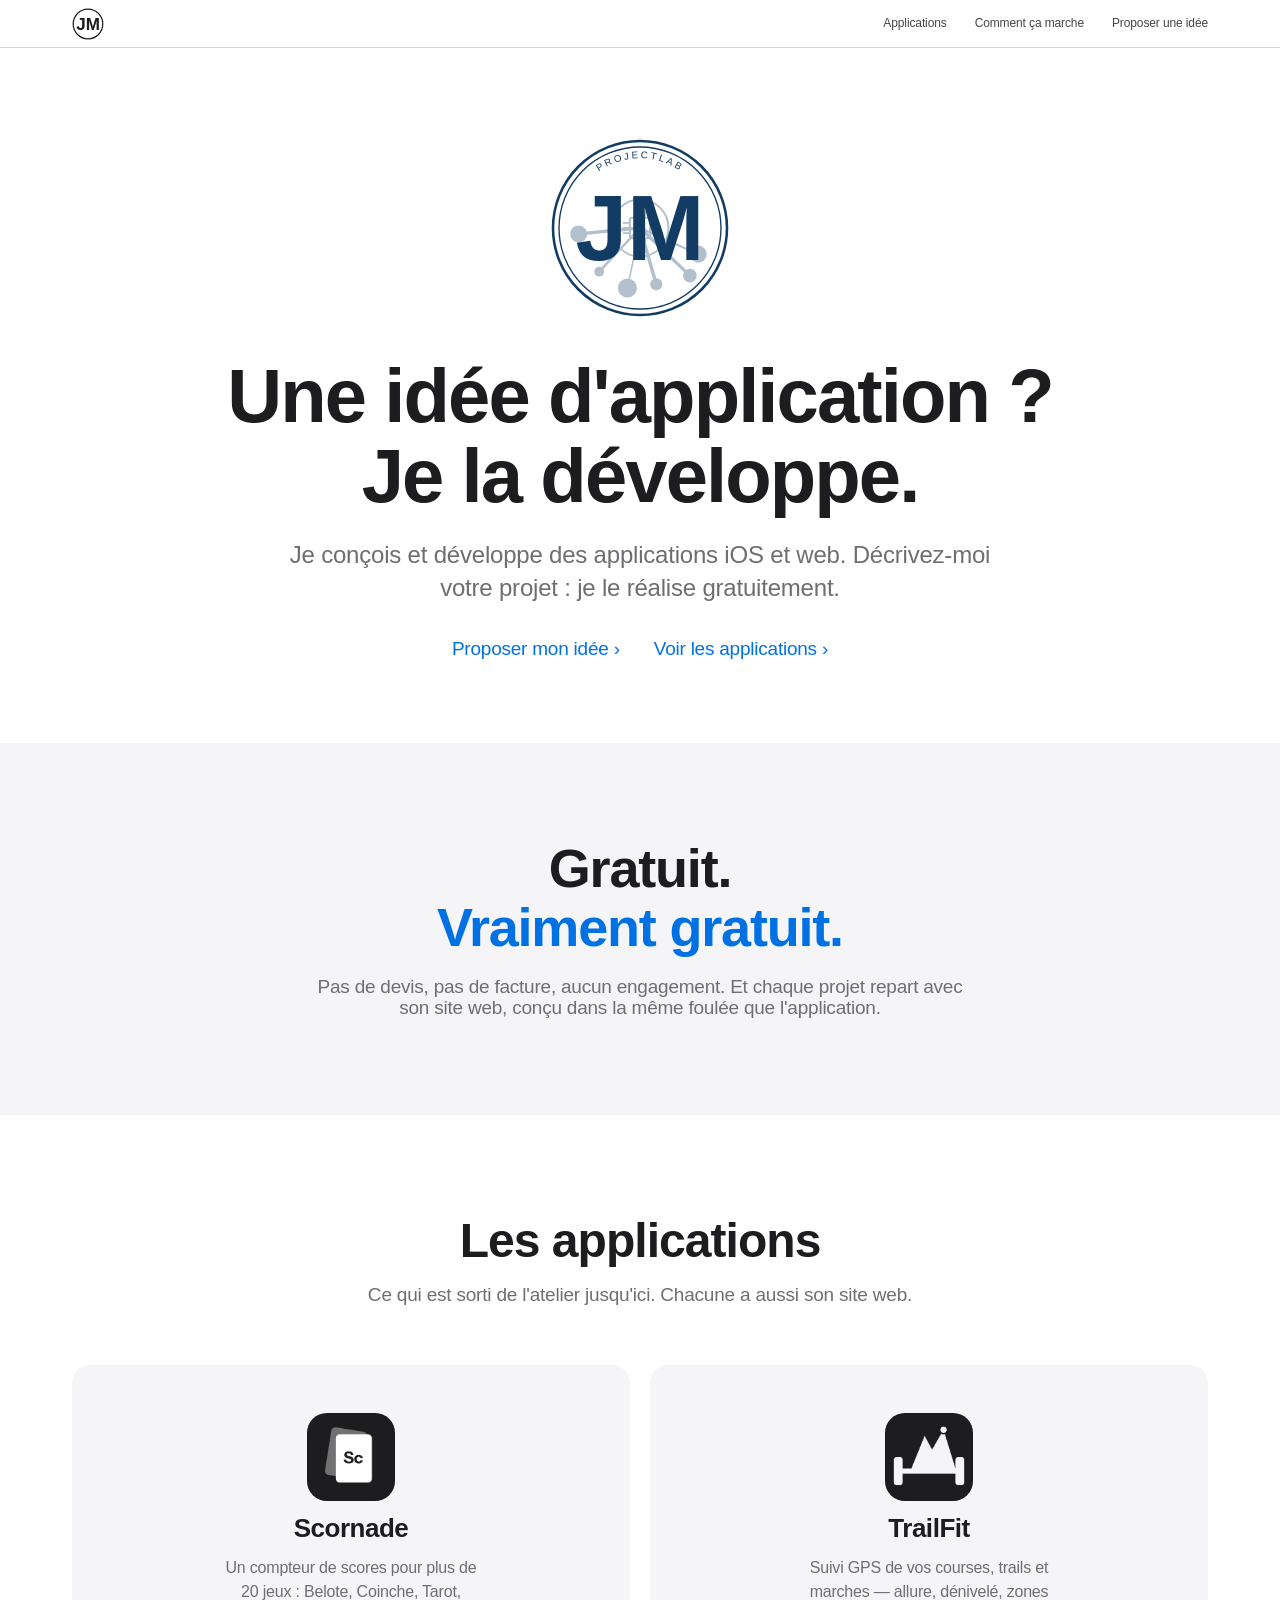
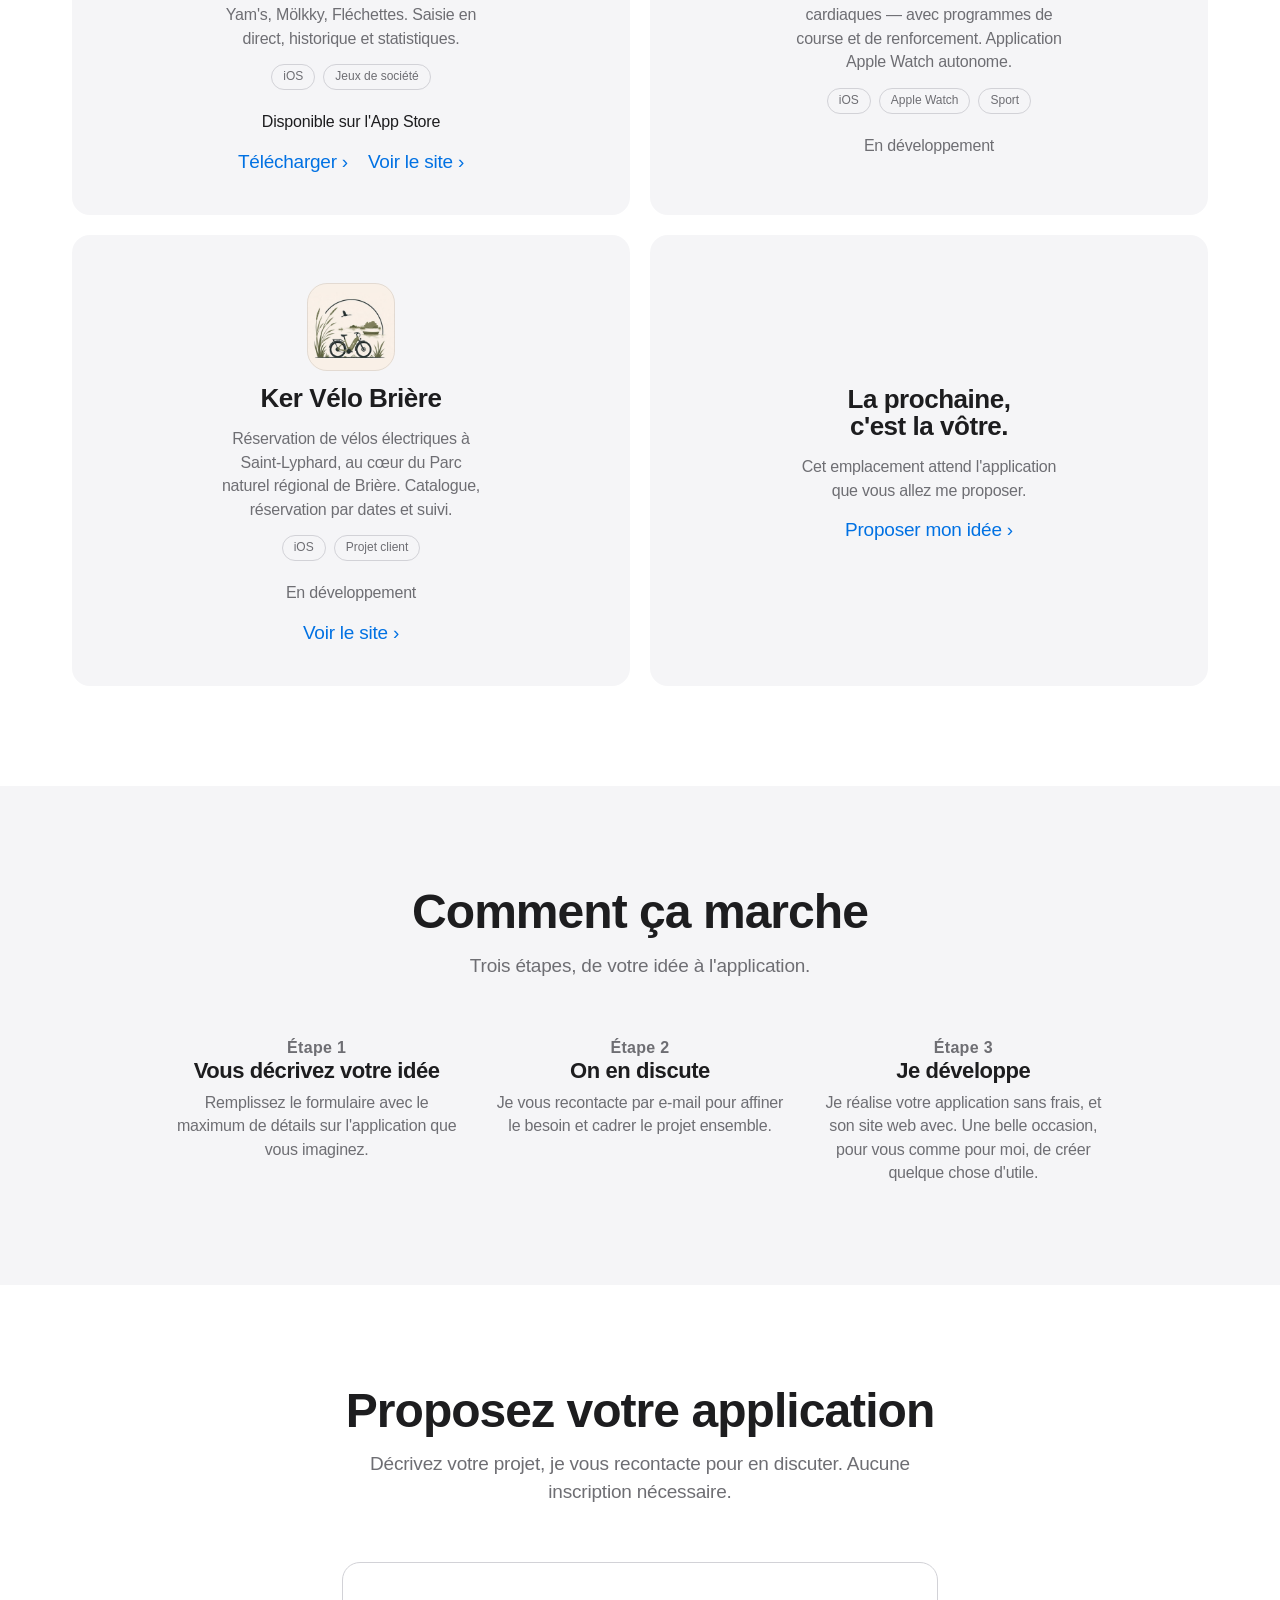
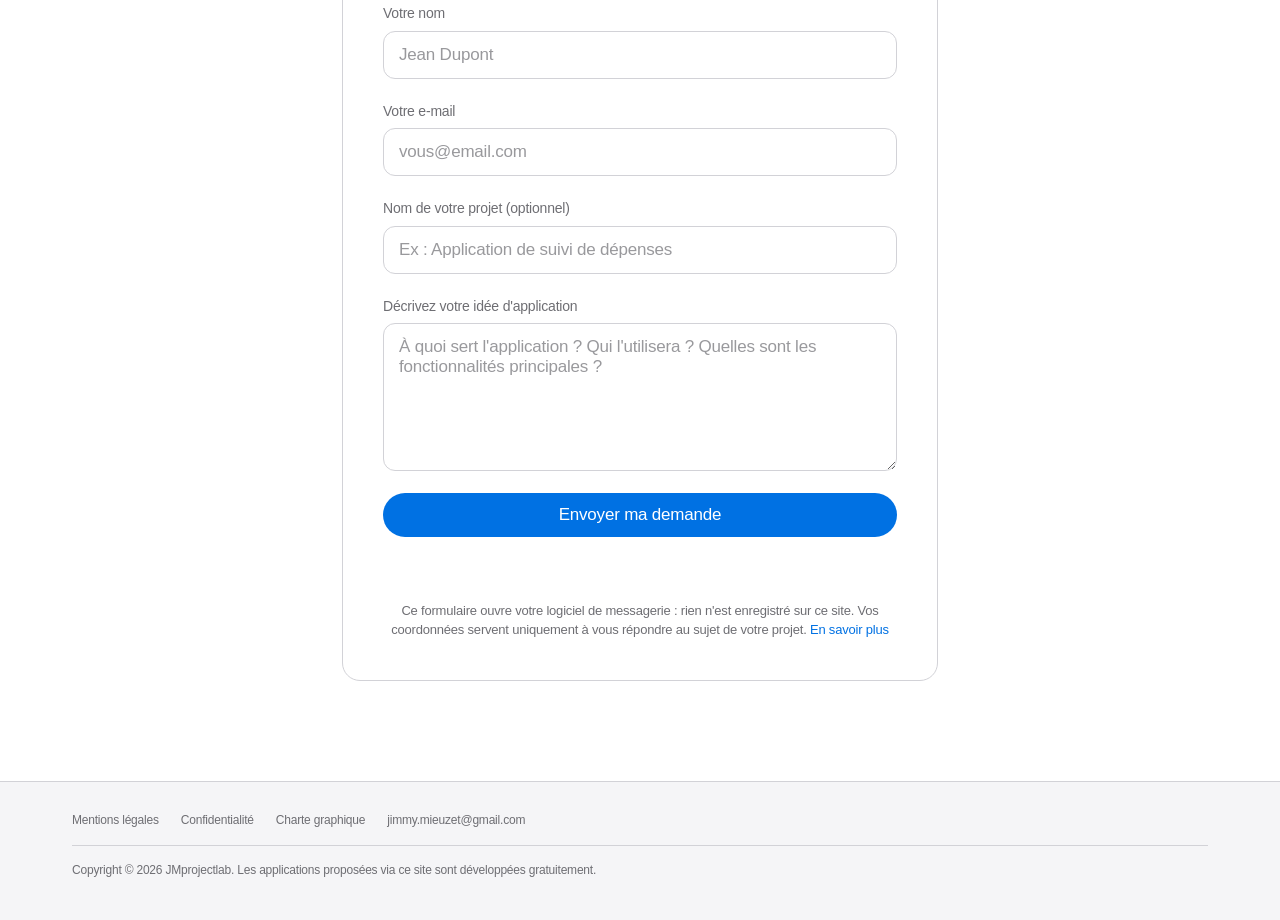
==== commit ff01a6bd: "Retirer le mot de l'en-tete, ajouter le sceau des petites tailles Le mot « projectlab » de l'en-tete" ====
--- a/index.html
+++ b/index.html
@@ -7,7 +7,7 @@
 <meta name="description" content="Découvrez mes applications et proposez-moi votre idée : je la développe gratuitement.">
 <meta name="theme-color" content="#ffffff" media="(prefers-color-scheme: light)">
 <meta name="theme-color" content="#000000" media="(prefers-color-scheme: dark)">
-<link rel="icon" type="image/svg+xml" href="brand/logo-mark-ink.svg">
+<link rel="icon" type="image/svg+xml" href="brand/logo-mark-small-ink.svg">
 <link rel="icon" type="image/png" sizes="32x32" href="brand/favicon-32.png">
 <link rel="icon" type="image/png" sizes="16x16" href="brand/favicon-16.png">
 <link rel="apple-touch-icon" href="brand/apple-touch-icon.png">
@@ -18,9 +18,8 @@
 <header class="site-header">
   <div class="header-inner">
     <a href="#top" class="logo" aria-label="JMprojectlab, accueil">
-      <img class="logo-light" src="brand/logo-mark-ink.svg" alt="">
-      <img class="logo-dark" src="brand/logo-mark-white.svg" alt="">
-      <span class="logo-word">projectlab</span>
+      <img class="logo-light" src="brand/logo-mark-small-ink.svg" alt="">
+      <img class="logo-dark" src="brand/logo-mark-small-white.svg" alt="">
     </a>
     <nav>
       <a href="#apps">Applications</a>
--- a/style.css
+++ b/style.css
@@ -104,9 +104,11 @@
   gap: 22px;
 }
 
-.logo { display: flex; align-items: center; gap: 7px; flex-shrink: 0; }
-.logo img, .logo svg { display: block; height: 26px; width: auto; }
-.logo-word { font-size: 17px; letter-spacing: -0.018em; }
+.logo { display: flex; align-items: center; flex-shrink: 0; }
+/* Le sceau porte seul : il monte a 32 px dans une barre de 48. En dessous de
+   48 px c'est la variante simplifiee qui sert — l'anneau de texte et le reseau
+   du sceau detaille s'empatent a cette taille. Voir brand/charte.html. */
+.logo img, .logo svg { display: block; height: 32px; width: auto; }
 /* Sélecteurs qualifiés par `img` : sinon `.logo img` ci-dessus, plus
    spécifique, réimposerait `display: block` aux deux versions à la fois. */
 .logo img.logo-dark { display: none; }
@@ -353,292 +355,7 @@
 .footer-links a:hover { text-decoration: underline; }
 .footer-copy { margin: 16px 0 0; padding-top: 16px; border-top: 1px solid var(--hairline); }
 
-/* ---------- Les deux voies (accueil) ---------- */
-
-/* Deux cartes côte à côte, jamais trois : il n'y a que deux façons de
-   travailler ensemble, et la grille doit le dire d'un coup d'œil. */
-.voies {
-  display: grid;
-  grid-template-columns: repeat(auto-fit, minmax(min(100%, 400px), 1fr));
-  gap: 20px;
-}
-.voie {
-  background: var(--bg-alt);
-  border-radius: var(--radius);
-  padding: 38px 34px 34px;
-  display: flex;
-  flex-direction: column;
-  gap: 12px;
-}
-.section-alt .voie { background: var(--surface); }
-.voie h3 { font-size: 26px; letter-spacing: -0.018em; }
-.voie p { margin: 0; color: var(--ink-2); font-size: 16px; }
-.voie .voie-prix {
-  font-size: 15px;
-  font-weight: 500;
-  color: var(--ink);
-  margin-top: auto;
-  padding-top: 8px;
-}
-.voie .link-arrow { margin-top: 4px; }
-
-/* ---------- Offre : chiffres, tarifs, limites ---------- */
-
-.chiffres {
-  display: grid;
-  grid-template-columns: repeat(auto-fit, minmax(min(100%, 220px), 1fr));
-  gap: 20px;
-}
-.chiffre {
-  background: var(--bg-alt);
-  border-radius: var(--radius);
-  padding: 28px 26px;
-  text-align: center;
-}
-.section-alt .chiffre { background: var(--surface); }
-.chiffre .valeur {
-  font-size: 38px;
-  font-weight: 600;
-  letter-spacing: -0.025em;
-  line-height: 1.05;
-}
-.chiffre .quoi { margin: 10px 0 0; color: var(--ink-2); font-size: 15px; }
-
-.tarifs {
-  display: grid;
-  grid-template-columns: repeat(auto-fit, minmax(min(100%, 290px), 1fr));
-  gap: 20px;
-  align-items: start;
-}
-.tarif {
-  background: var(--surface);
-  border: 1px solid var(--hairline);
-  border-radius: var(--radius);
-  padding: 32px 28px;
-  display: flex;
-  flex-direction: column;
-  gap: 10px;
-}
-/* La formule courante est cerclée de bleu plutôt que colorée : le fond teinté
-   la ferait passer pour un bouton, et rien ne se clique dans cette carte. */
-.tarif--phare { border-color: var(--blue); border-width: 2px; padding: 31px 27px; }
-.tarif h3 { font-size: 21px; }
-.tarif .montant {
-  font-size: 34px;
-  font-weight: 600;
-  letter-spacing: -0.025em;
-  line-height: 1.1;
-}
-.tarif .montant span { font-size: 15px; font-weight: 400; color: var(--ink-2); letter-spacing: -0.012em; }
-.tarif ul { margin: 6px 0 0; padding-left: 19px; display: flex; flex-direction: column; gap: 6px; }
-.tarif li { color: var(--ink-2); font-size: 15px; }
-.tarif .marque {
-  align-self: flex-start;
-  font-size: 12px;
-  font-weight: 500;
-  color: var(--blue);
-  border: 1px solid var(--blue);
-  padding: 3px 11px;
-  border-radius: 980px;
-}
-
-/* Liste des limites : un tiret bleu tient lieu de puce. Le contenu de ces
-   lignes est ce qui distingue un audit d'une plaquette, il mérite de respirer. */
-.limites { list-style: none; padding: 0; margin: 0; display: flex; flex-direction: column; gap: 18px; }
-.limites li { padding-left: 28px; position: relative; color: var(--ink-2); font-size: 17px; }
-.limites li::before { content: "—"; position: absolute; left: 0; color: var(--blue); font-weight: 600; }
-.limites strong { color: var(--ink); font-weight: 600; }
-
-/* Aperçu du rapport remis au client. Le tableau déborde sur mobile : il défile
-   dans son propre conteneur pour que la page, elle, ne défile jamais. */
-.apercu {
-  background: var(--surface);
-  border: 1px solid var(--hairline);
-  border-radius: var(--radius);
-  padding: 26px;
-  max-width: 760px;
-  margin: 0 auto;
-}
-.apercu-titre { font-size: 19px; font-weight: 600; letter-spacing: -0.018em; }
-.apercu-meta { font-size: 13px; color: var(--ink-2); margin: 4px 0 20px; }
-.apercu-defile { overflow-x: auto; }
-.apercu-defile table { border-collapse: collapse; width: 100%; font-size: 15px; }
-.apercu-defile th, .apercu-defile td { padding: 9px 10px; text-align: left; border-bottom: 1px solid var(--hairline); }
-.apercu-defile th { font-size: 12px; font-weight: 500; color: var(--ink-2); letter-spacing: 0; white-space: nowrap; }
-.apercu-defile td.num, .apercu-defile th.num { text-align: right; font-variant-numeric: tabular-nums; white-space: nowrap; }
-.apercu-defile tr:last-child td { border-bottom: none; }
-
-.avertissement {
-  max-width: 760px;
-  margin: 22px auto 0;
-  padding: 18px 22px;
-  background: var(--bg-alt);
-  border-radius: var(--radius-sm);
-  color: var(--ink-2);
-  font-size: 15px;
-  line-height: 1.5;
-}
-.section-alt .avertissement { background: var(--bg); }
-.avertissement strong { color: var(--ink); font-weight: 600; }
-
-/* Texte suivi d'une page d'offre : plus étroit que la pleine largeur, pour
-   rester lisible. */
-.prose { max-width: 34em; margin: 0 auto; }
-.prose p { color: var(--ink-2); font-size: 17px; }
-.prose p + p { margin-top: 16px; }
-.prose p:first-child { margin-top: 0; }
-.centre { text-align: center; }
-
-/* ---------- Questionnaire d'estimation ---------- */
-
-.form-section-large { max-width: 760px; }
-
-.confidentialite {
-  background: var(--bg-alt);
-  border-radius: var(--radius-sm);
-  padding: 16px 20px;
-  font-size: 15px;
-  color: var(--ink-2);
-  margin: 0 0 36px;
-  max-width: none;
-}
-.confidentialite strong { color: var(--ink); font-weight: 600; }
-
-.bloc-reglages {
-  border: 1px solid var(--hairline);
-  border-radius: var(--radius);
-  padding: 24px 26px;
-  margin-bottom: 44px;
-}
-.bloc-reglages .form-row { max-width: 320px; }
-
-.titre-liste { font-size: 26px; margin-bottom: 8px; }
-.aide { font-size: 14px; color: var(--ink-2); margin: 6px 0 0; }
-.aide-large { max-width: 52em; margin-bottom: 24px; }
-.centre { text-align: center; }
-
-/* Une tâche = une carte. Le cadre sert à ne pas perdre le fil quand il y en a
-   huit les unes sous les autres. */
-.tache-carte {
-  border: 1px solid var(--hairline);
-  border-radius: var(--radius);
-  padding: 26px 28px;
-  margin-bottom: 18px;
-  display: flex;
-  flex-direction: column;
-  gap: 18px;
-}
-.tache-tete { display: flex; align-items: baseline; justify-content: space-between; gap: 16px; }
-.tache-tete h3 { font-size: 15px; letter-spacing: 0.02em; text-transform: uppercase; color: var(--ink-2); font-weight: 600; }
-
-.lien-discret {
-  background: none; border: none; padding: 0;
-  font-family: inherit; font-size: 14px; color: var(--blue);
-  cursor: pointer;
-}
-.lien-discret:hover { text-decoration: underline; }
-
-.champs-grille {
-  display: grid;
-  grid-template-columns: repeat(auto-fit, minmax(min(100%, 170px), 1fr));
-  gap: 16px;
-}
-
-/* Les listes déroulantes n'existaient pas dans la feuille : on les aligne sur
-   les champs texte plutôt que de laisser le rendu natif du navigateur. */
-select {
-  background: transparent;
-  border: 1px solid var(--hairline);
-  border-radius: var(--radius-sm);
-  padding: 12px 15px;
-  color: var(--ink);
-  font-family: inherit;
-  font-size: 16px;
-  letter-spacing: -0.012em;
-  width: 100%;
-}
-select:focus { outline: none; border-color: var(--blue); box-shadow: 0 0 0 3px color-mix(in srgb, var(--blue) 18%, transparent); }
-
-.actions-formulaire {
-  display: flex; flex-wrap: wrap; gap: 12px;
-  align-items: center; margin-top: 28px;
-}
-.actions-resultat { justify-content: center; margin-top: 40px; }
-.btn-secondaire {
-  background: transparent;
-  color: var(--ink);
-  border: 1px solid var(--hairline);
-}
-.btn-secondaire:hover { background: var(--bg-alt); }
-.btn:disabled { opacity: 0.4; cursor: not-allowed; }
-.btn:disabled:hover { background: var(--blue); }
-.btn-secondaire:disabled:hover { background: transparent; }
-
-.message-formulaire { min-height: 1.4em; margin: 14px 0 0; font-size: 15px; color: var(--ink-2); }
-.message-alerte { color: var(--blue); font-weight: 500; }
-
-/* ---------- Notation assistée ---------- */
-
-.bloc-ia {
-  border: 1px solid var(--blue);
-  border-radius: var(--radius);
-  padding: 26px 28px;
-  margin-top: 32px;
-}
-.bloc-ia h3 { font-size: 20px; margin-bottom: 10px; }
-.bloc-ia p { color: var(--ink-2); font-size: 16px; }
-.bloc-ia strong { color: var(--ink); font-weight: 600; }
-.turnstile { margin: 18px 0 14px; }
-
-/* Retour du modèle sous une tâche : c'est une proposition, pas un verdict —
-   le fond discret et le filet le disent avant qu'on lise le texte. */
-.retour-ia {
-  background: var(--bg-alt);
-  border-left: 3px solid var(--blue);
-  border-radius: 0 var(--radius-sm) var(--radius-sm) 0;
-  padding: 14px 18px;
-}
-.retour-ia p { margin: 0 0 8px; font-size: 15px; color: var(--ink-2); }
-.retour-ia p:last-child { margin-bottom: 0; }
-.retour-ia strong { color: var(--ink); font-weight: 600; }
-
-textarea { min-height: 64px; }
-
-/* ---------- Résultat de l'estimation ---------- */
-
-.carte-chiffre {
-  background: var(--surface);
-  border: 1px solid var(--hairline);
-  border-radius: var(--radius);
-  padding: 22px 24px;
-  text-align: center;
-}
-.carte-chiffre.fort { border-color: var(--blue); }
-.carte-chiffre .k {
-  margin: 0; font-size: 11px; font-weight: 600; letter-spacing: 0.1em;
-  text-transform: uppercase; color: var(--ink-2);
-}
-.carte-chiffre .v { margin: 10px 0 0; font-size: 30px; font-weight: 600; letter-spacing: -0.025em; }
-.carte-chiffre .n { margin: 6px 0 0; font-size: 14px; color: var(--ink-2); }
-
-.vague-bloc {
-  border-left: 3px solid var(--blue);
-  padding-left: 20px;
-  margin: 36px 0;
-}
-.vague-bloc.v2 { border-left-color: var(--ink-2); }
-.vague-bloc.v3 { border-left-color: var(--hairline); }
-.vague-bloc h3 { font-size: 19px; }
-.vague-bloc .sous { margin: 6px 0 14px; color: var(--ink-2); font-size: 15px; }
-
-@media (max-width: 600px) {
-  .tache-carte { padding: 20px 18px; }
-  .actions-formulaire .btn { width: 100%; }
-}
-
 /* ---------- Pages légales ---------- */
-
-
 
 .legal { padding: 72px 0 96px; }
 .legal-inner { max-width: 700px; margin: 0 auto; }
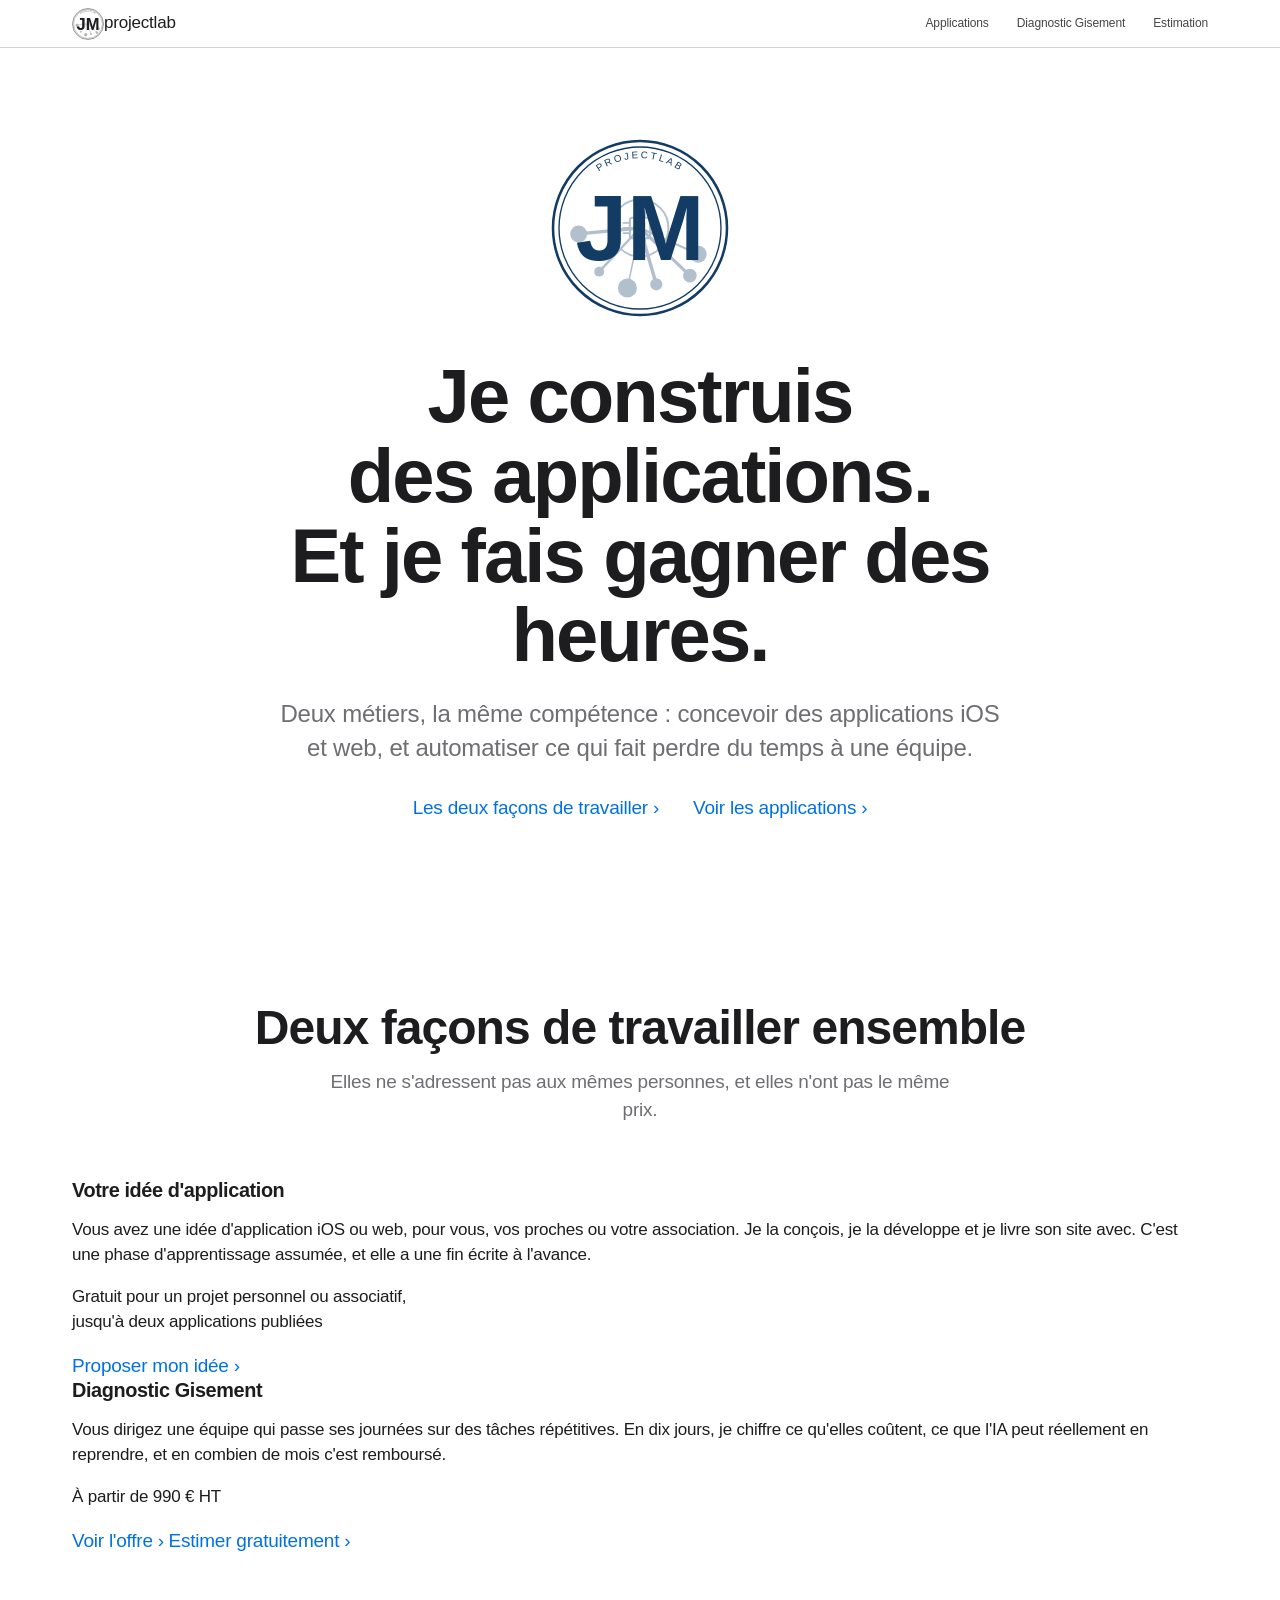
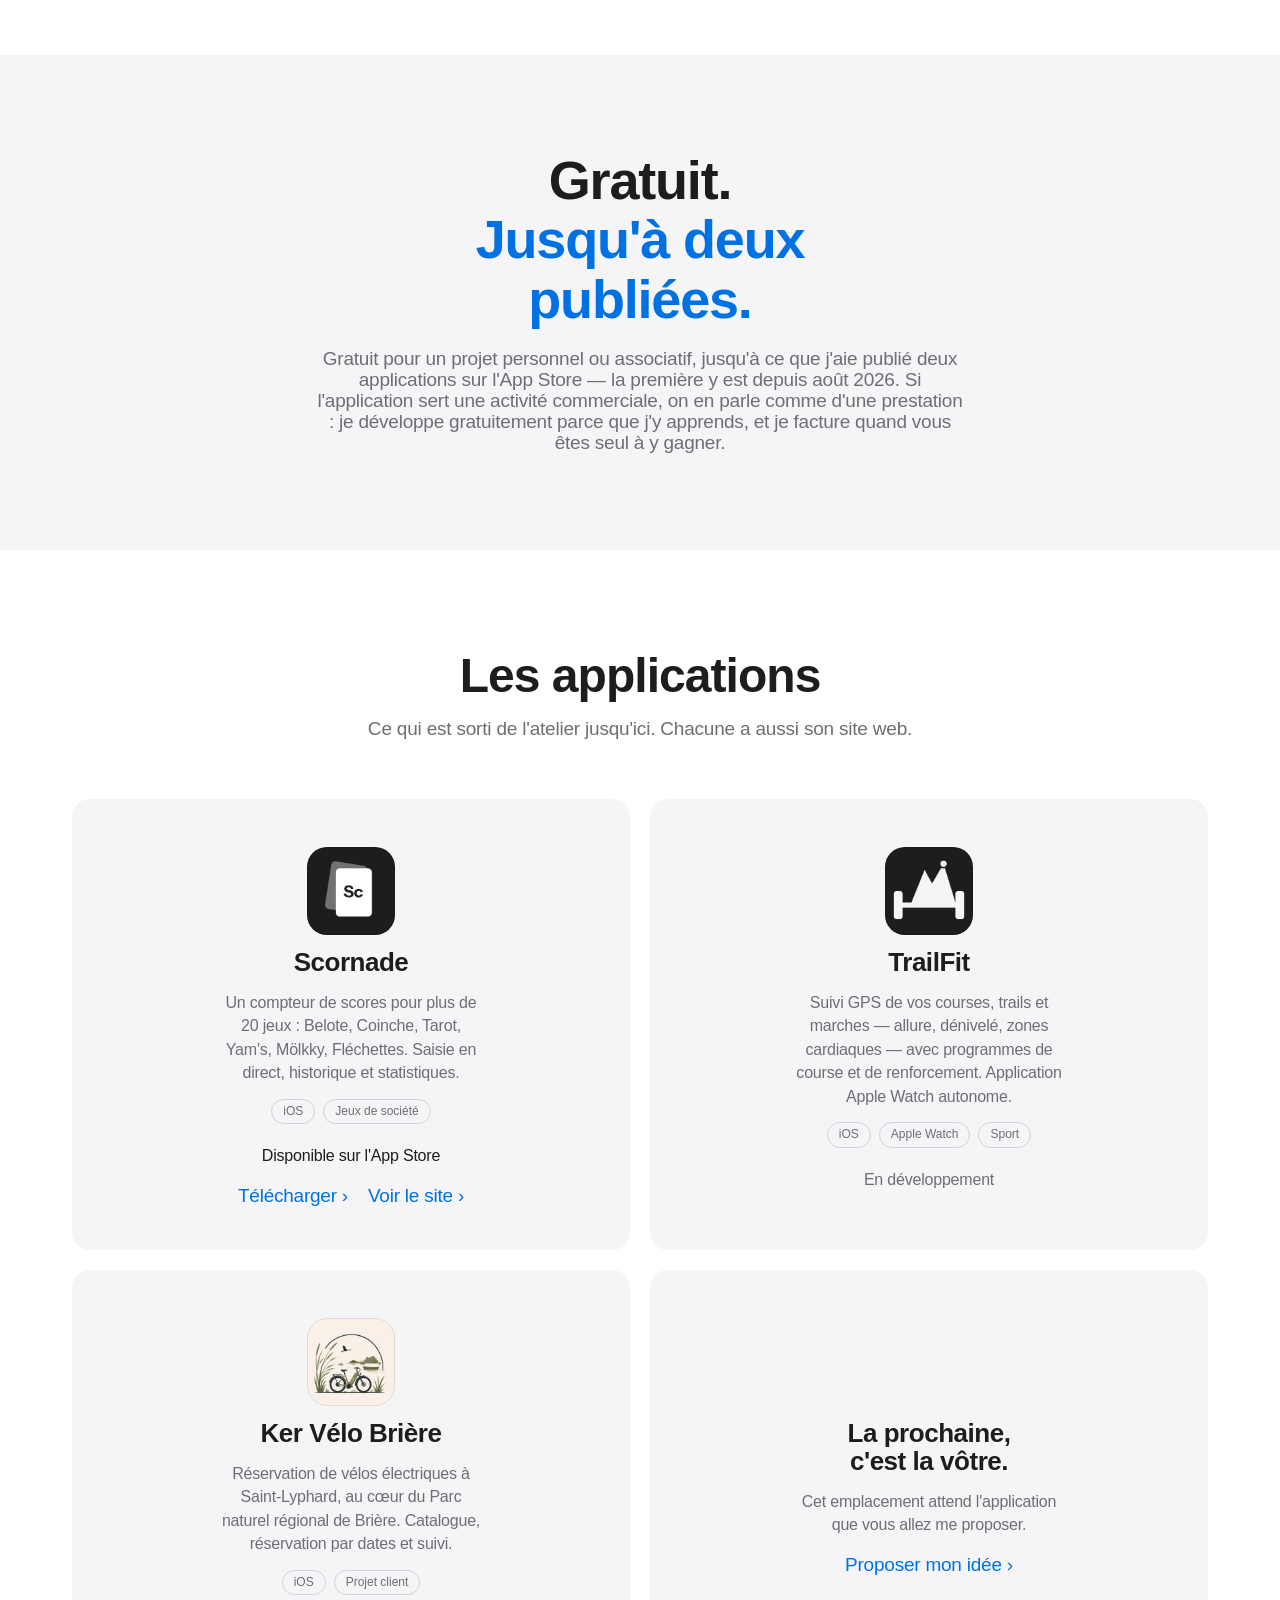
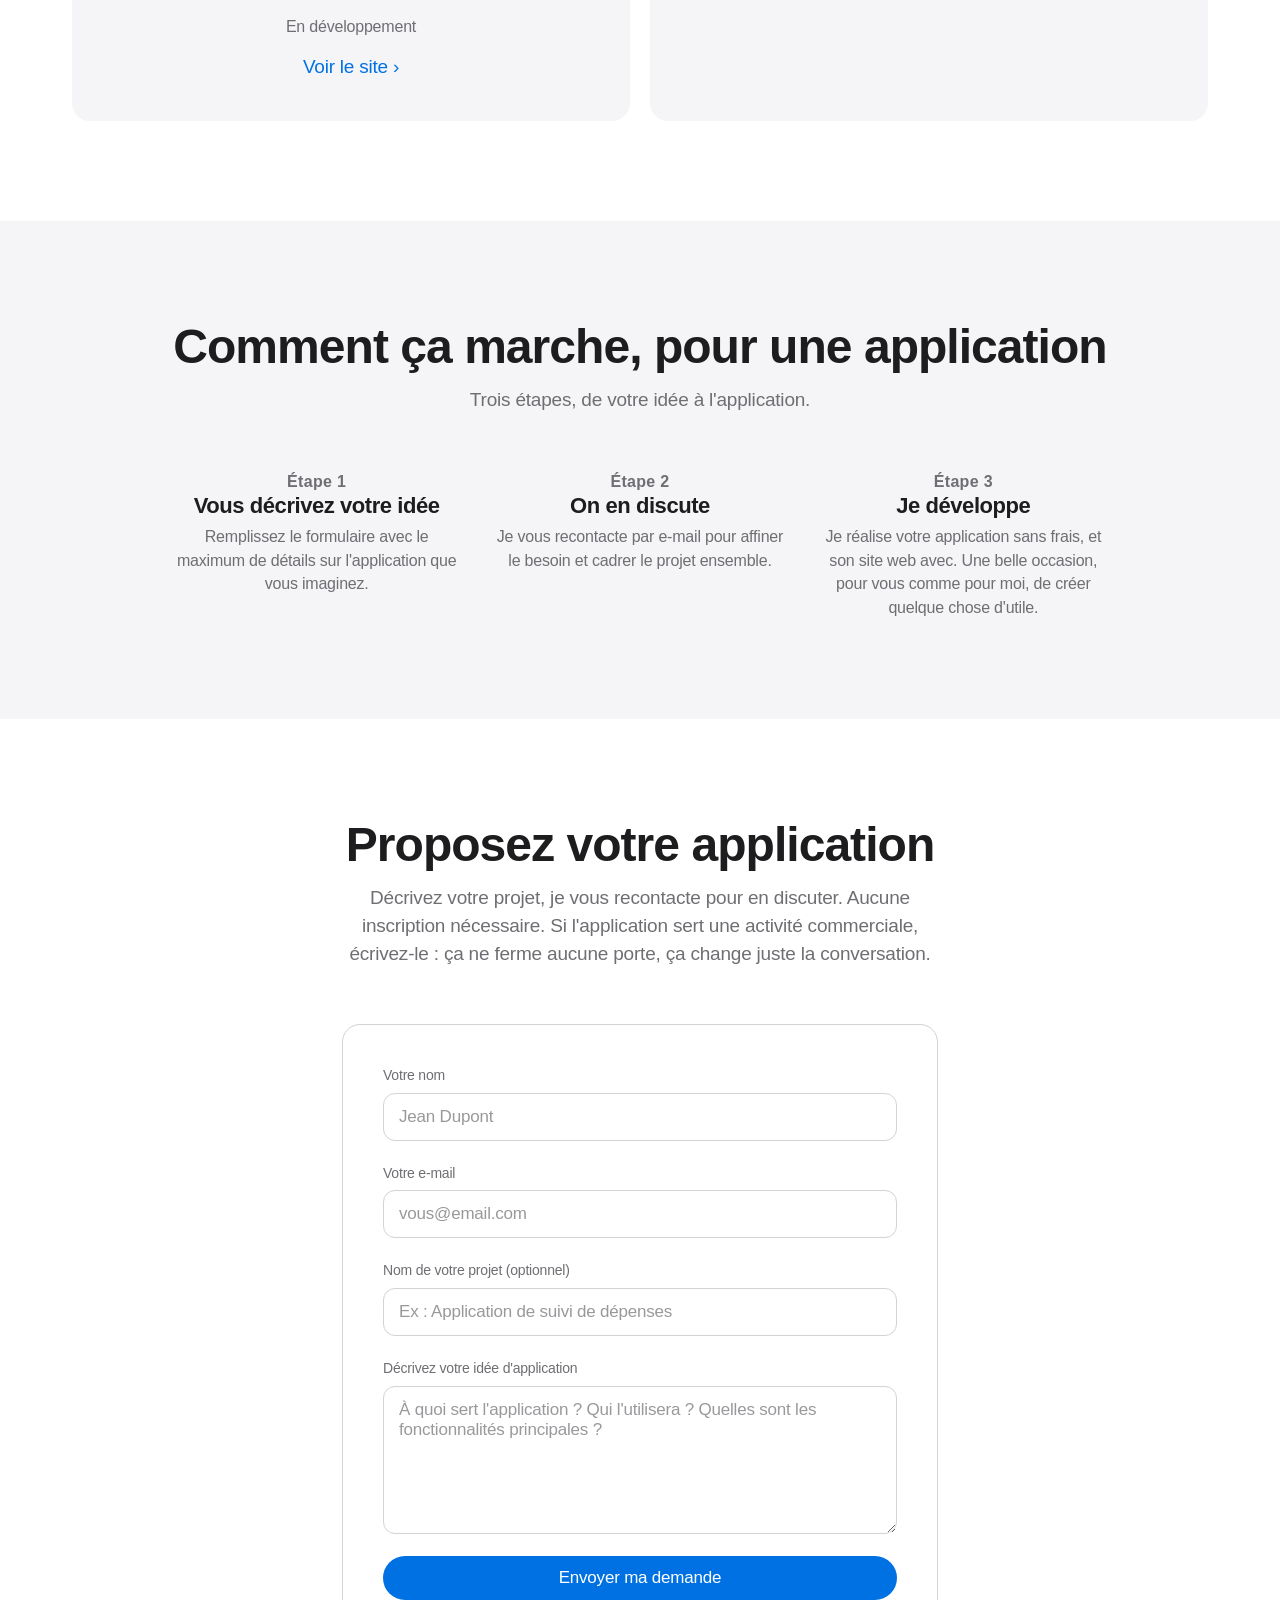
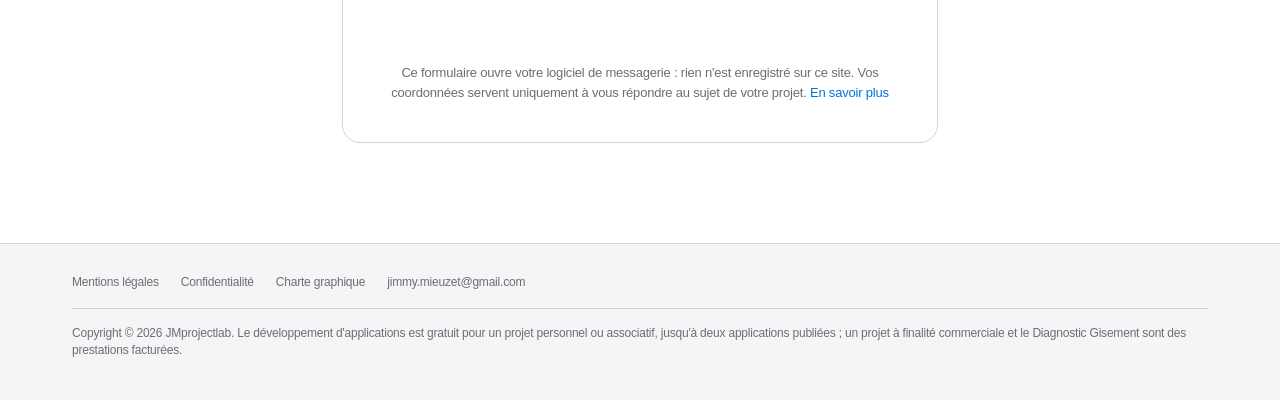
==== commit 113201f2: "Merge remote-tracking branch 'origin/main' into claude/offre-diagnostic-gisement" ====
--- a/index.html
+++ b/index.html
@@ -3,11 +3,11 @@
 <head>
 <meta charset="UTF-8">
 <meta name="viewport" content="width=device-width, initial-scale=1.0">
-<title>JMprojectlab — Applications & Créations</title>
-<meta name="description" content="Découvrez mes applications et proposez-moi votre idée : je la développe gratuitement.">
+<title>JMprojectlab — Applications iOS &amp; automatisation IA</title>
+<meta name="description" content="Je développe des applications iOS et web, et j'audite ce que l'IA peut faire gagner à votre équipe. Deux façons de travailler ensemble.">
 <meta name="theme-color" content="#ffffff" media="(prefers-color-scheme: light)">
 <meta name="theme-color" content="#000000" media="(prefers-color-scheme: dark)">
-<link rel="icon" type="image/svg+xml" href="brand/logo-mark-small-ink.svg">
+<link rel="icon" type="image/svg+xml" href="brand/logo-mark-ink.svg">
 <link rel="icon" type="image/png" sizes="32x32" href="brand/favicon-32.png">
 <link rel="icon" type="image/png" sizes="16x16" href="brand/favicon-16.png">
 <link rel="apple-touch-icon" href="brand/apple-touch-icon.png">
@@ -18,13 +18,14 @@
 <header class="site-header">
   <div class="header-inner">
     <a href="#top" class="logo" aria-label="JMprojectlab, accueil">
-      <img class="logo-light" src="brand/logo-mark-small-ink.svg" alt="">
-      <img class="logo-dark" src="brand/logo-mark-small-white.svg" alt="">
+      <img class="logo-light" src="brand/logo-mark-ink.svg" alt="">
+      <img class="logo-dark" src="brand/logo-mark-white.svg" alt="">
+      <span class="logo-word">projectlab</span>
     </a>
     <nav>
       <a href="#apps">Applications</a>
-      <a href="#comment">Comment ça marche</a>
-      <a href="#demande">Proposer une idée</a>
+      <a href="gisement.html">Diagnostic Gisement</a>
+      <a href="estimation.html">Estimation</a>
     </nav>
   </div>
 </header>
@@ -35,24 +36,65 @@
     <div class="container">
       <img class="hero-logo hero-logo--light" src="brand/logo-mark.svg" alt="JMprojectlab" width="180" height="180">
       <img class="hero-logo hero-logo--dark" src="brand/logo-mark-white.svg" alt="JMprojectlab" width="180" height="180">
-      <h1>Une idée d'application ?<br>Je la développe.</h1>
+      <h1>Je construis des applications.<br>Et je fais gagner des heures.</h1>
       <p class="lead">
-        Je conçois et développe des applications iOS et web. Décrivez-moi votre
-        projet : je le réalise gratuitement.
+        Deux métiers, la même compétence : concevoir des applications iOS et web,
+        et automatiser ce qui fait perdre du temps à une équipe.
       </p>
       <div class="hero-actions">
-        <a href="#demande" class="link-arrow">Proposer mon idée</a>
+        <a href="#voies" class="link-arrow">Les deux façons de travailler</a>
         <a href="#apps" class="link-arrow">Voir les applications</a>
+      </div>
+    </div>
+  </section>
+
+  <section id="voies" class="section">
+    <div class="container-wide">
+      <div class="section-head">
+        <h2>Deux façons de travailler ensemble</h2>
+        <p>Elles ne s'adressent pas aux mêmes personnes, et elles n'ont pas le même prix.</p>
+      </div>
+
+      <div class="voies">
+        <article class="voie">
+          <h3>Votre idée d'application</h3>
+          <p>
+            Vous avez une idée d'application iOS ou web, pour vous, vos proches ou
+            votre association. Je la conçois, je la développe et je livre son site
+            avec. C'est une phase d'apprentissage assumée, et elle a une fin écrite
+            à l'avance.
+          </p>
+          <p class="voie-prix">
+            Gratuit pour un projet personnel ou associatif,<br>
+            jusqu'à deux applications publiées
+          </p>
+          <a href="#demande" class="link-arrow">Proposer mon idée</a>
+        </article>
+
+        <article class="voie">
+          <h3>Diagnostic Gisement</h3>
+          <p>
+            Vous dirigez une équipe qui passe ses journées sur des tâches répétitives.
+            En dix jours, je chiffre ce qu'elles coûtent, ce que l'IA peut réellement
+            en reprendre, et en combien de mois c'est remboursé.
+          </p>
+          <p class="voie-prix">À partir de 990 € HT</p>
+          <a href="gisement.html" class="link-arrow">Voir l'offre</a>
+          <a href="estimation.html" class="link-arrow">Estimer gratuitement</a>
+        </article>
       </div>
     </div>
   </section>
 
   <section class="statement">
     <div class="container">
-      <p>Gratuit.<br><span class="free">Vraiment gratuit.</span></p>
+      <p>Gratuit.<br><span class="free">Jusqu'à deux publiées.</span></p>
       <p class="sub">
-        Pas de devis, pas de facture, aucun engagement. Et chaque projet repart
-        avec son site web, conçu dans la même foulée que l'application.
+        Gratuit pour un projet personnel ou associatif, jusqu'à ce que j'aie publié
+        deux applications sur l'App&nbsp;Store — la première y est depuis août 2026.
+        Si l'application sert une activité commerciale, on en parle comme d'une
+        prestation : je développe gratuitement parce que j'y apprends, et je facture
+        quand vous êtes seul à y gagner.
       </p>
     </div>
   </section>
@@ -108,7 +150,7 @@
   <section id="comment" class="section section-alt">
     <div class="container">
       <div class="section-head">
-        <h2>Comment ça marche</h2>
+        <h2>Comment ça marche, pour une application</h2>
         <p>Trois étapes, de votre idée à l'application.</p>
       </div>
 
@@ -136,7 +178,11 @@
     <div class="container form-section">
       <div class="section-head">
         <h2>Proposez votre application</h2>
-        <p>Décrivez votre projet, je vous recontacte pour en discuter. Aucune inscription nécessaire.</p>
+        <p>
+          Décrivez votre projet, je vous recontacte pour en discuter. Aucune
+          inscription nécessaire. Si l'application sert une activité commerciale,
+          écrivez-le : ça ne ferme aucune porte, ça change juste la conversation.
+        </p>
       </div>
 
       <form id="request-form" class="request-form">
@@ -182,8 +228,10 @@
       <a href="mailto:jimmy.mieuzet@gmail.com">jimmy.mieuzet@gmail.com</a>
     </div>
     <p class="footer-copy">
-      Copyright &copy; <span id="year"></span> JMprojectlab. Les applications proposées
-      via ce site sont développées gratuitement.
+      Copyright &copy; <span id="year"></span> JMprojectlab. Le développement
+      d'applications est gratuit pour un projet personnel ou associatif, jusqu'à deux
+      applications publiées ; un projet à finalité commerciale et le Diagnostic
+      Gisement sont des prestations facturées.
     </p>
   </div>
 </footer>
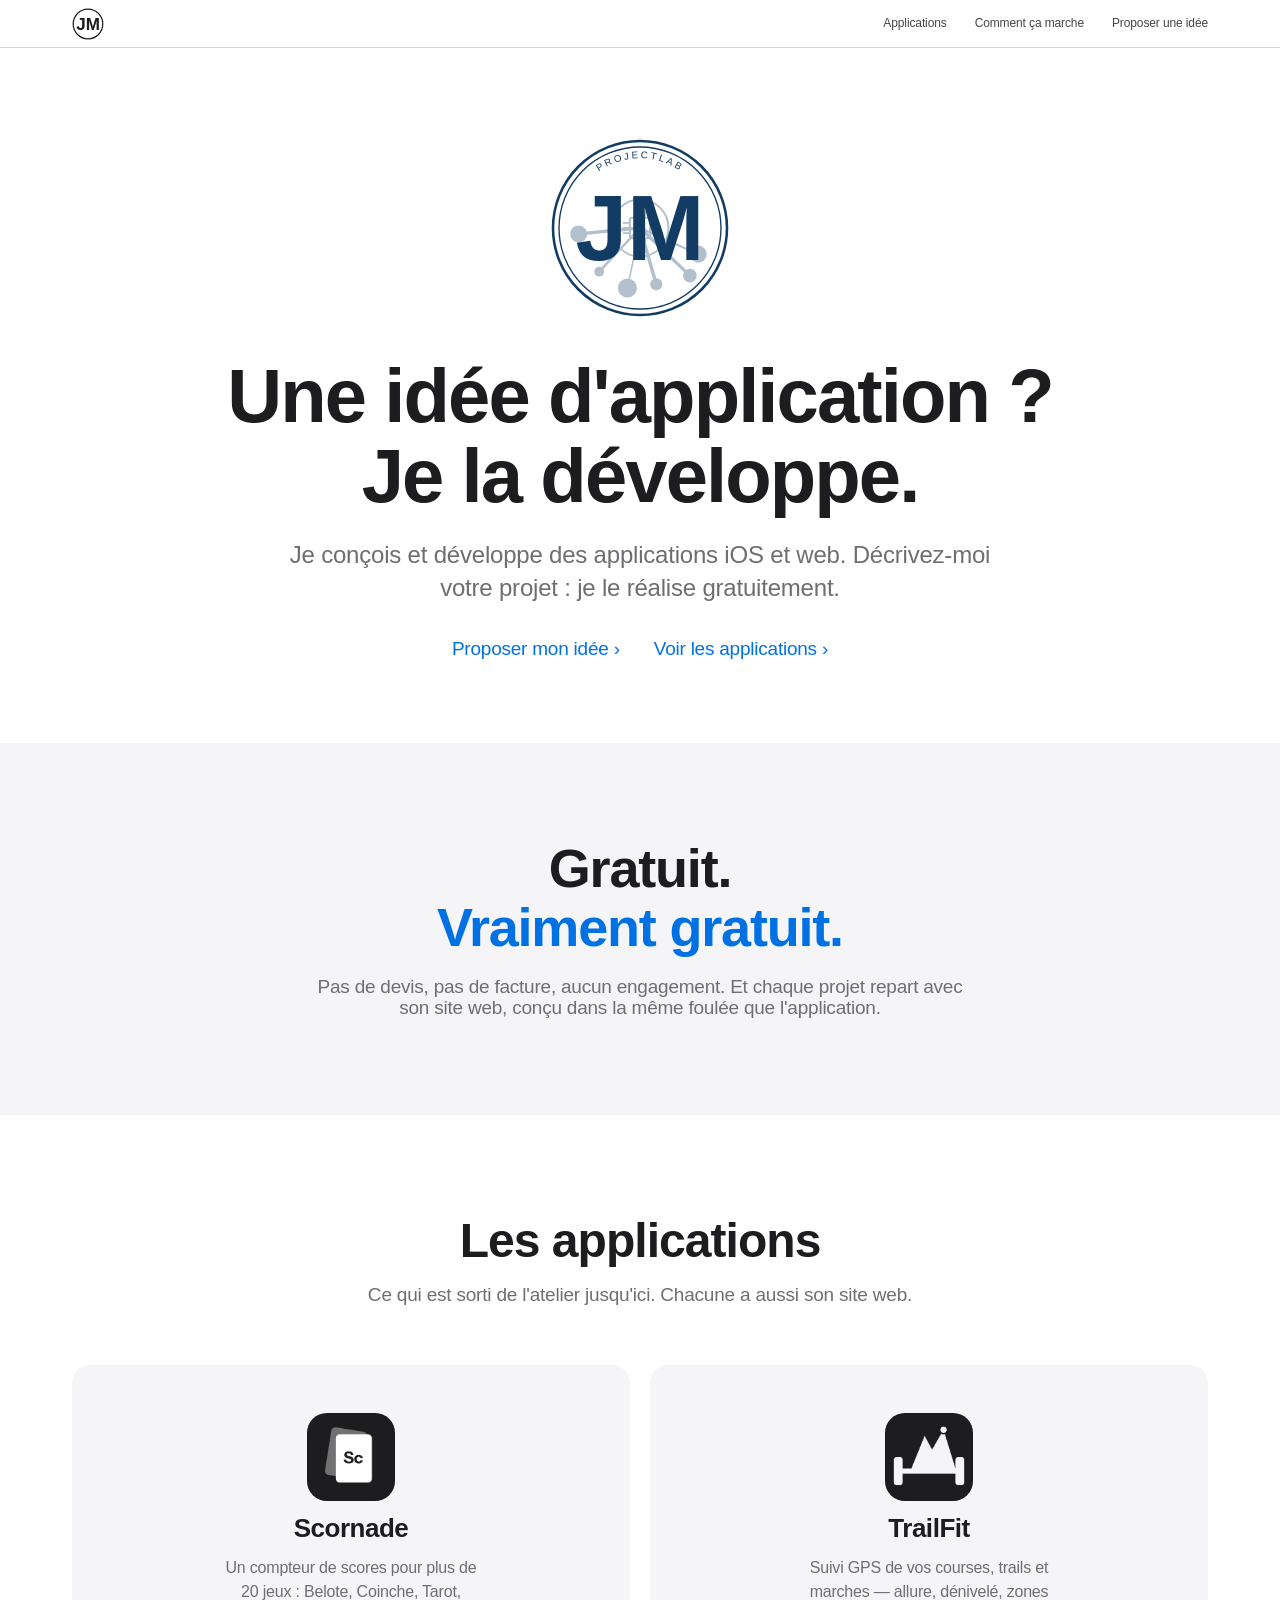
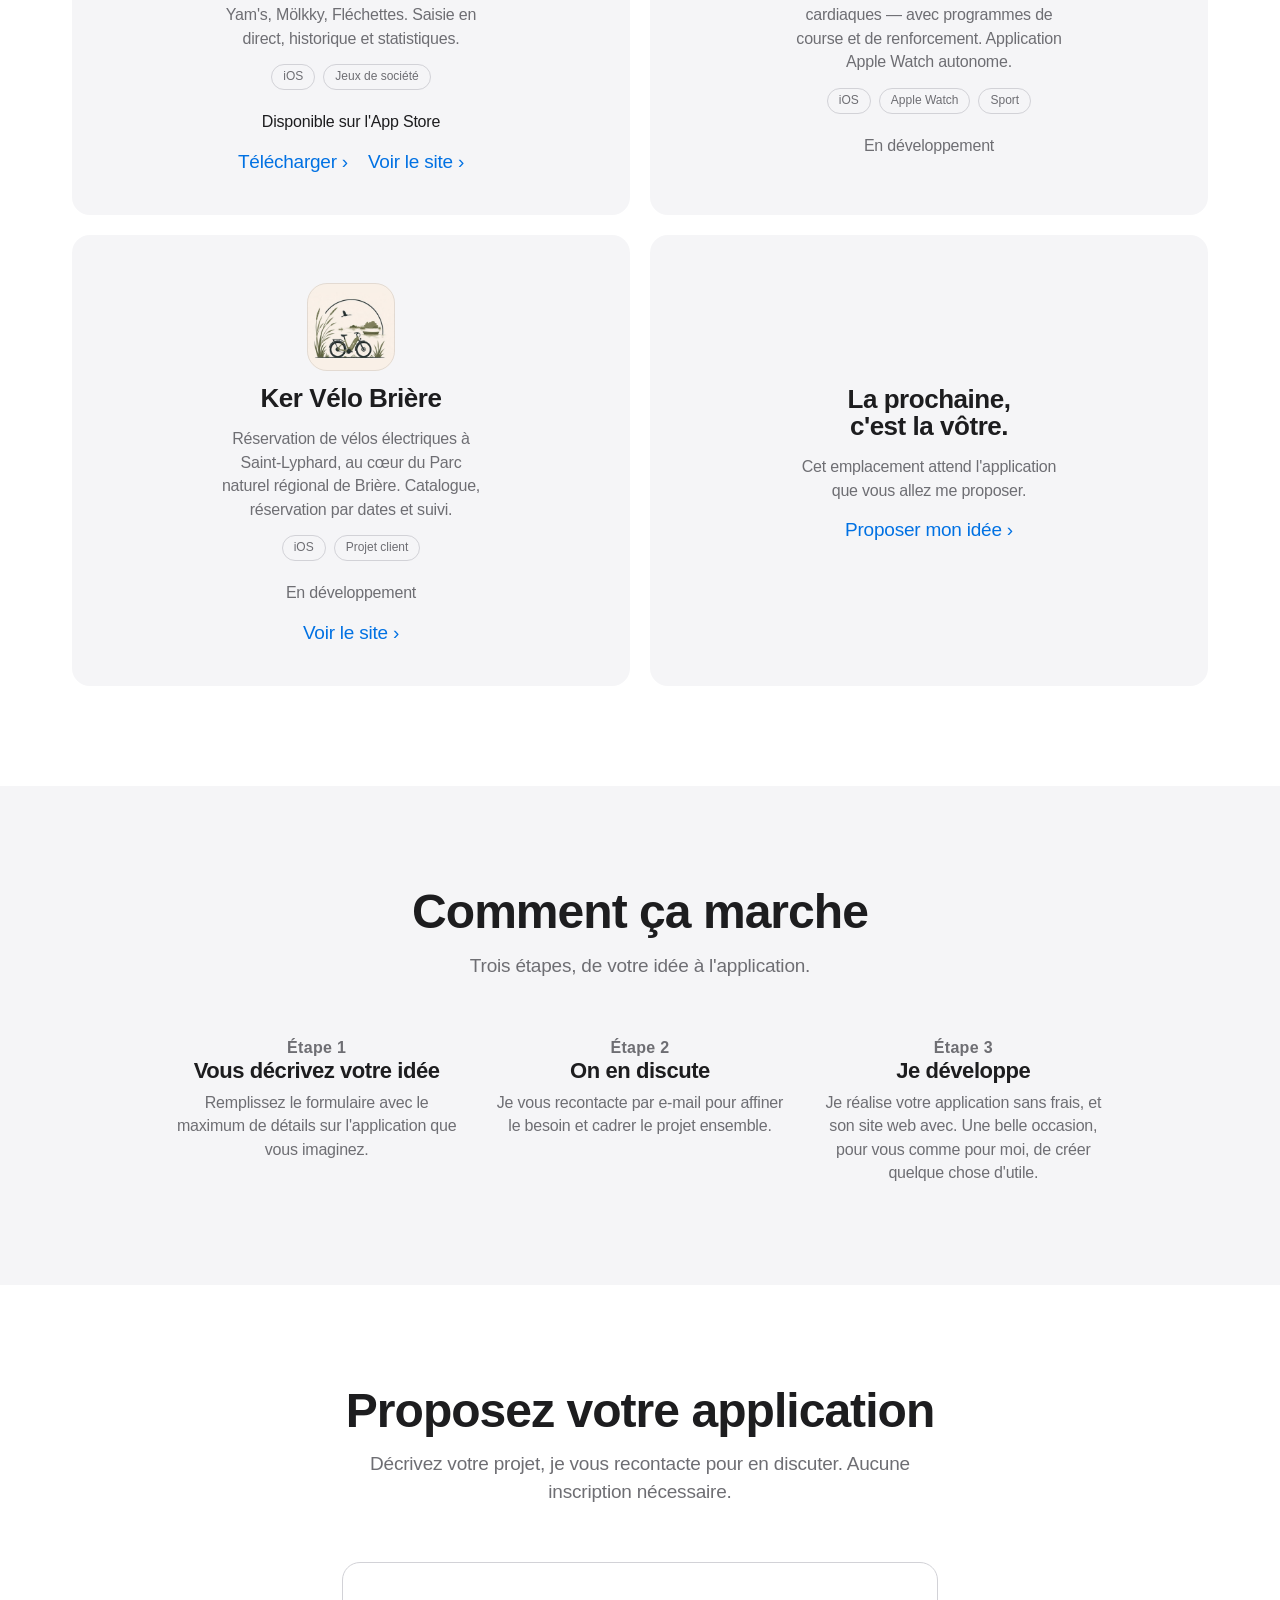
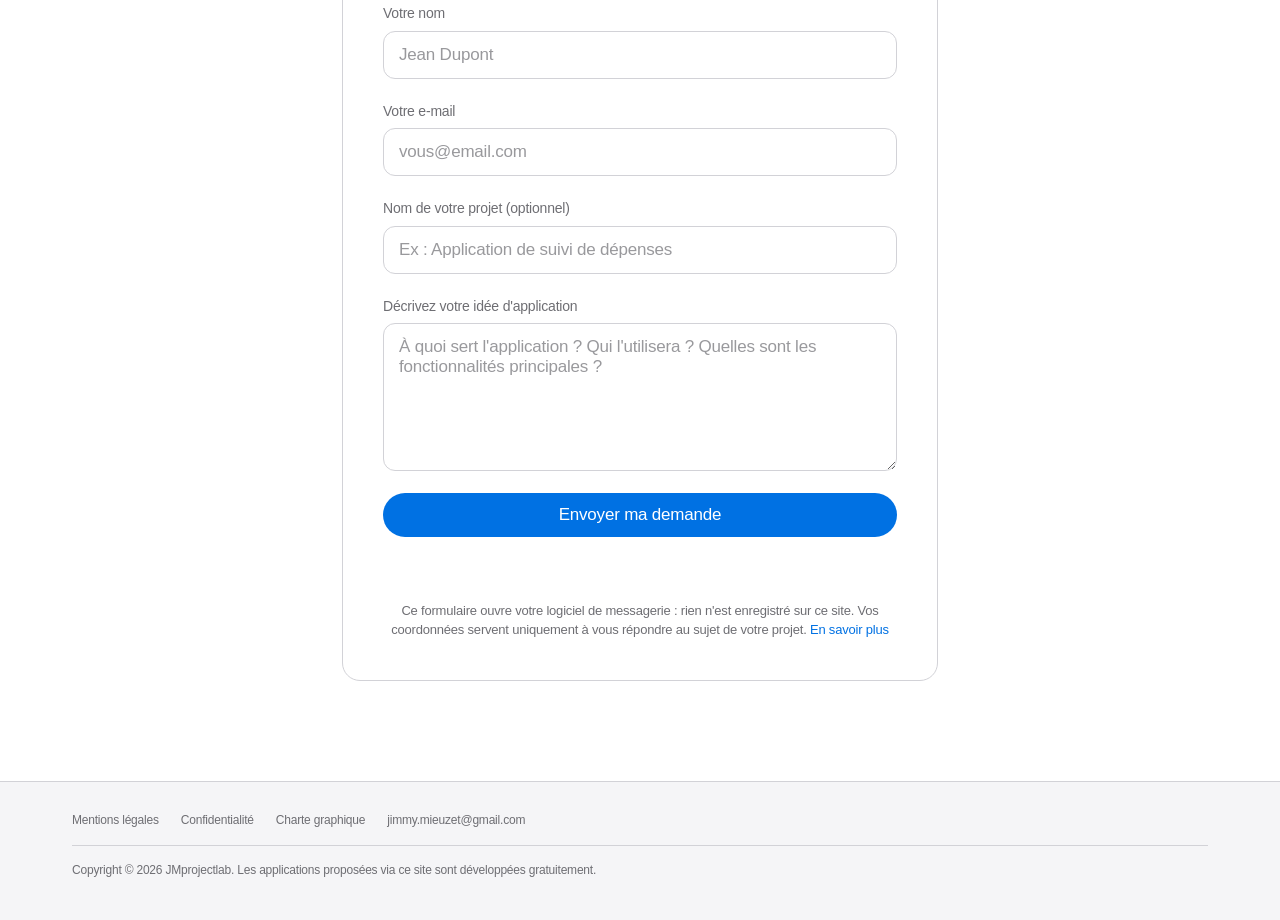
==== commit 66315687: "Merge pull request #8 from JMProjectlab/claude/affectionate-hawking-nujwk3 Retirer le mot de l'en-tê" ====
--- a/index.html
+++ b/index.html
@@ -3,11 +3,11 @@
 <head>
 <meta charset="UTF-8">
 <meta name="viewport" content="width=device-width, initial-scale=1.0">
-<title>JMprojectlab — Applications iOS &amp; automatisation IA</title>
-<meta name="description" content="Je développe des applications iOS et web, et j'audite ce que l'IA peut faire gagner à votre équipe. Deux façons de travailler ensemble.">
+<title>JMprojectlab — Applications & Créations</title>
+<meta name="description" content="Découvrez mes applications et proposez-moi votre idée : je la développe gratuitement.">
 <meta name="theme-color" content="#ffffff" media="(prefers-color-scheme: light)">
 <meta name="theme-color" content="#000000" media="(prefers-color-scheme: dark)">
-<link rel="icon" type="image/svg+xml" href="brand/logo-mark-ink.svg">
+<link rel="icon" type="image/svg+xml" href="brand/logo-mark-small-ink.svg">
 <link rel="icon" type="image/png" sizes="32x32" href="brand/favicon-32.png">
 <link rel="icon" type="image/png" sizes="16x16" href="brand/favicon-16.png">
 <link rel="apple-touch-icon" href="brand/apple-touch-icon.png">
@@ -18,14 +18,13 @@
 <header class="site-header">
   <div class="header-inner">
     <a href="#top" class="logo" aria-label="JMprojectlab, accueil">
-      <img class="logo-light" src="brand/logo-mark-ink.svg" alt="">
-      <img class="logo-dark" src="brand/logo-mark-white.svg" alt="">
-      <span class="logo-word">projectlab</span>
+      <img class="logo-light" src="brand/logo-mark-small-ink.svg" alt="">
+      <img class="logo-dark" src="brand/logo-mark-small-white.svg" alt="">
     </a>
     <nav>
       <a href="#apps">Applications</a>
-      <a href="gisement.html">Diagnostic Gisement</a>
-      <a href="estimation.html">Estimation</a>
+      <a href="#comment">Comment ça marche</a>
+      <a href="#demande">Proposer une idée</a>
     </nav>
   </div>
 </header>
@@ -36,65 +35,24 @@
     <div class="container">
       <img class="hero-logo hero-logo--light" src="brand/logo-mark.svg" alt="JMprojectlab" width="180" height="180">
       <img class="hero-logo hero-logo--dark" src="brand/logo-mark-white.svg" alt="JMprojectlab" width="180" height="180">
-      <h1>Je construis des applications.<br>Et je fais gagner des heures.</h1>
+      <h1>Une idée d'application ?<br>Je la développe.</h1>
       <p class="lead">
-        Deux métiers, la même compétence : concevoir des applications iOS et web,
-        et automatiser ce qui fait perdre du temps à une équipe.
+        Je conçois et développe des applications iOS et web. Décrivez-moi votre
+        projet : je le réalise gratuitement.
       </p>
       <div class="hero-actions">
-        <a href="#voies" class="link-arrow">Les deux façons de travailler</a>
+        <a href="#demande" class="link-arrow">Proposer mon idée</a>
         <a href="#apps" class="link-arrow">Voir les applications</a>
-      </div>
-    </div>
-  </section>
-
-  <section id="voies" class="section">
-    <div class="container-wide">
-      <div class="section-head">
-        <h2>Deux façons de travailler ensemble</h2>
-        <p>Elles ne s'adressent pas aux mêmes personnes, et elles n'ont pas le même prix.</p>
-      </div>
-
-      <div class="voies">
-        <article class="voie">
-          <h3>Votre idée d'application</h3>
-          <p>
-            Vous avez une idée d'application iOS ou web, pour vous, vos proches ou
-            votre association. Je la conçois, je la développe et je livre son site
-            avec. C'est une phase d'apprentissage assumée, et elle a une fin écrite
-            à l'avance.
-          </p>
-          <p class="voie-prix">
-            Gratuit pour un projet personnel ou associatif,<br>
-            jusqu'à deux applications publiées
-          </p>
-          <a href="#demande" class="link-arrow">Proposer mon idée</a>
-        </article>
-
-        <article class="voie">
-          <h3>Diagnostic Gisement</h3>
-          <p>
-            Vous dirigez une équipe qui passe ses journées sur des tâches répétitives.
-            En dix jours, je chiffre ce qu'elles coûtent, ce que l'IA peut réellement
-            en reprendre, et en combien de mois c'est remboursé.
-          </p>
-          <p class="voie-prix">À partir de 990 € HT</p>
-          <a href="gisement.html" class="link-arrow">Voir l'offre</a>
-          <a href="estimation.html" class="link-arrow">Estimer gratuitement</a>
-        </article>
       </div>
     </div>
   </section>
 
   <section class="statement">
     <div class="container">
-      <p>Gratuit.<br><span class="free">Jusqu'à deux publiées.</span></p>
+      <p>Gratuit.<br><span class="free">Vraiment gratuit.</span></p>
       <p class="sub">
-        Gratuit pour un projet personnel ou associatif, jusqu'à ce que j'aie publié
-        deux applications sur l'App&nbsp;Store — la première y est depuis août 2026.
-        Si l'application sert une activité commerciale, on en parle comme d'une
-        prestation : je développe gratuitement parce que j'y apprends, et je facture
-        quand vous êtes seul à y gagner.
+        Pas de devis, pas de facture, aucun engagement. Et chaque projet repart
+        avec son site web, conçu dans la même foulée que l'application.
       </p>
     </div>
   </section>
@@ -150,7 +108,7 @@
   <section id="comment" class="section section-alt">
     <div class="container">
       <div class="section-head">
-        <h2>Comment ça marche, pour une application</h2>
+        <h2>Comment ça marche</h2>
         <p>Trois étapes, de votre idée à l'application.</p>
       </div>
 
@@ -178,11 +136,7 @@
     <div class="container form-section">
       <div class="section-head">
         <h2>Proposez votre application</h2>
-        <p>
-          Décrivez votre projet, je vous recontacte pour en discuter. Aucune
-          inscription nécessaire. Si l'application sert une activité commerciale,
-          écrivez-le : ça ne ferme aucune porte, ça change juste la conversation.
-        </p>
+        <p>Décrivez votre projet, je vous recontacte pour en discuter. Aucune inscription nécessaire.</p>
       </div>
 
       <form id="request-form" class="request-form">
@@ -228,10 +182,8 @@
       <a href="mailto:jimmy.mieuzet@gmail.com">jimmy.mieuzet@gmail.com</a>
     </div>
     <p class="footer-copy">
-      Copyright &copy; <span id="year"></span> JMprojectlab. Le développement
-      d'applications est gratuit pour un projet personnel ou associatif, jusqu'à deux
-      applications publiées ; un projet à finalité commerciale et le Diagnostic
-      Gisement sont des prestations facturées.
+      Copyright &copy; <span id="year"></span> JMprojectlab. Les applications proposées
+      via ce site sont développées gratuitement.
     </p>
   </div>
 </footer>
